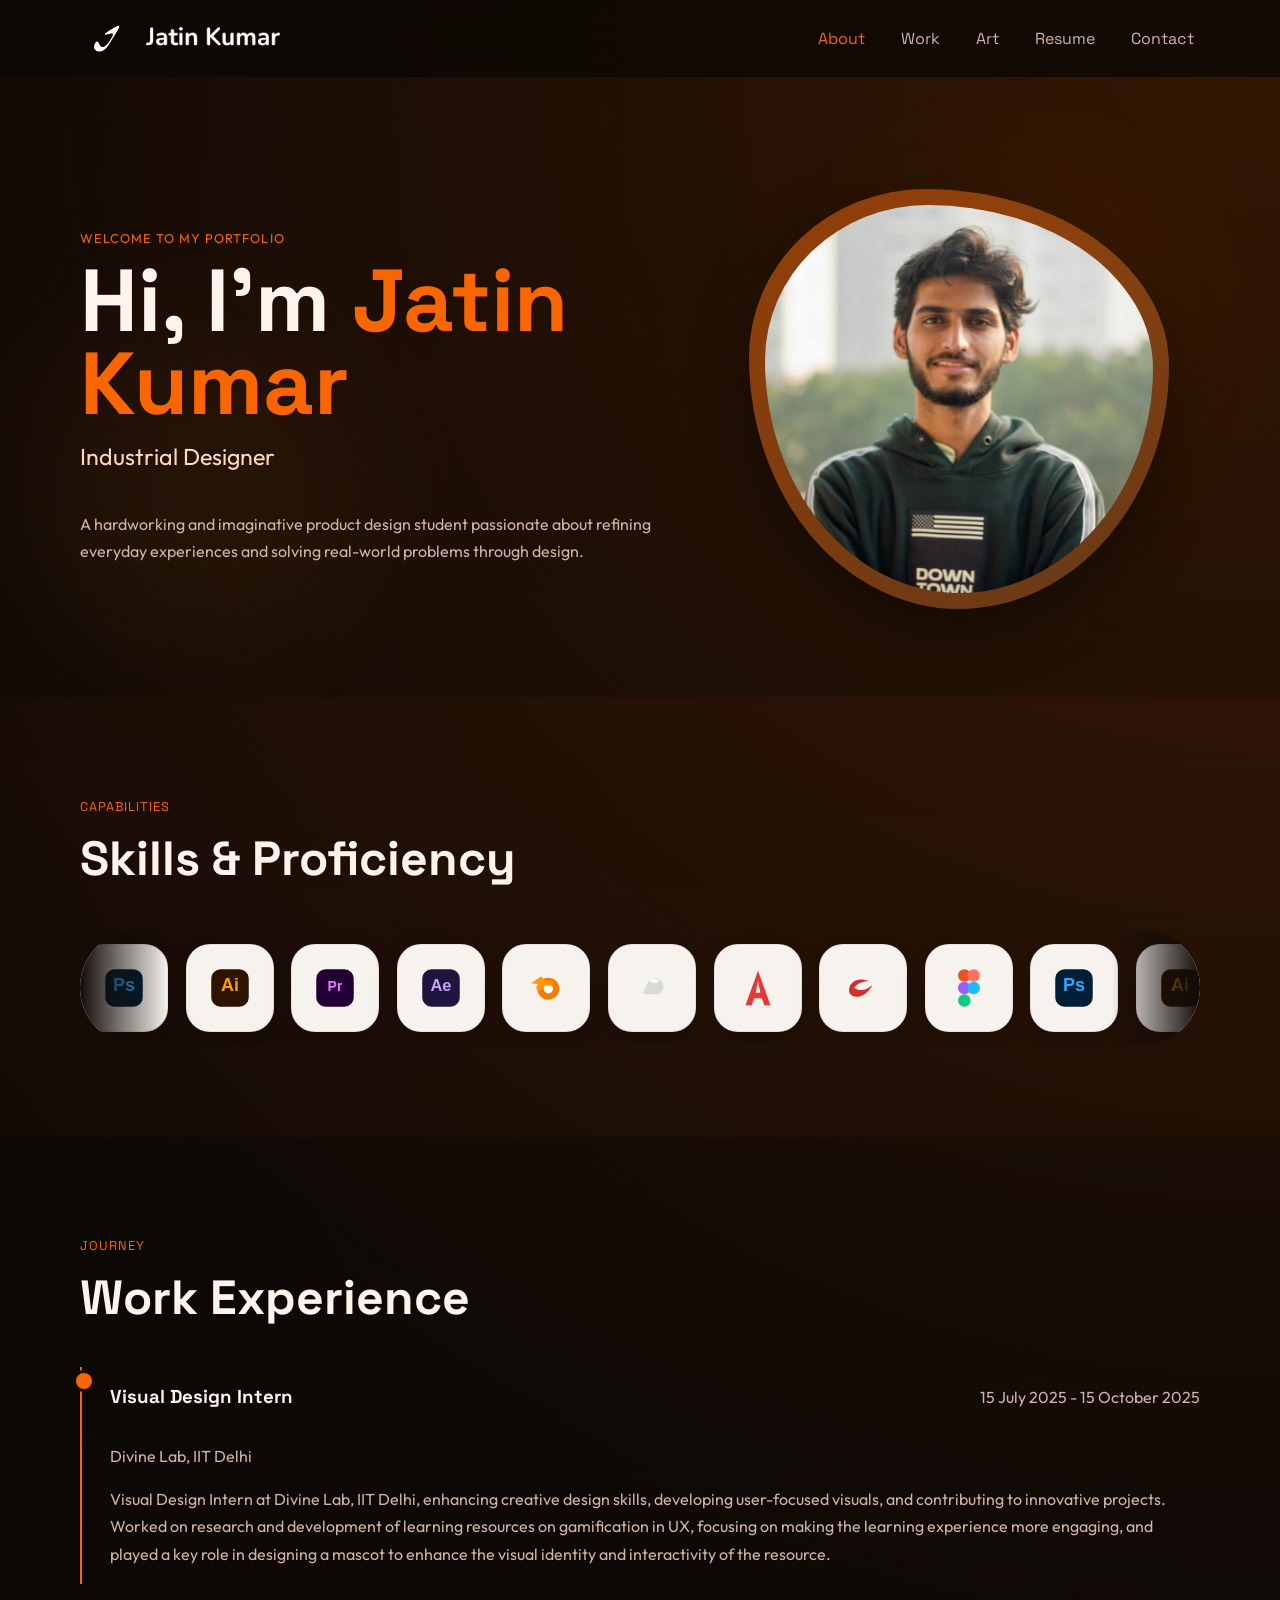
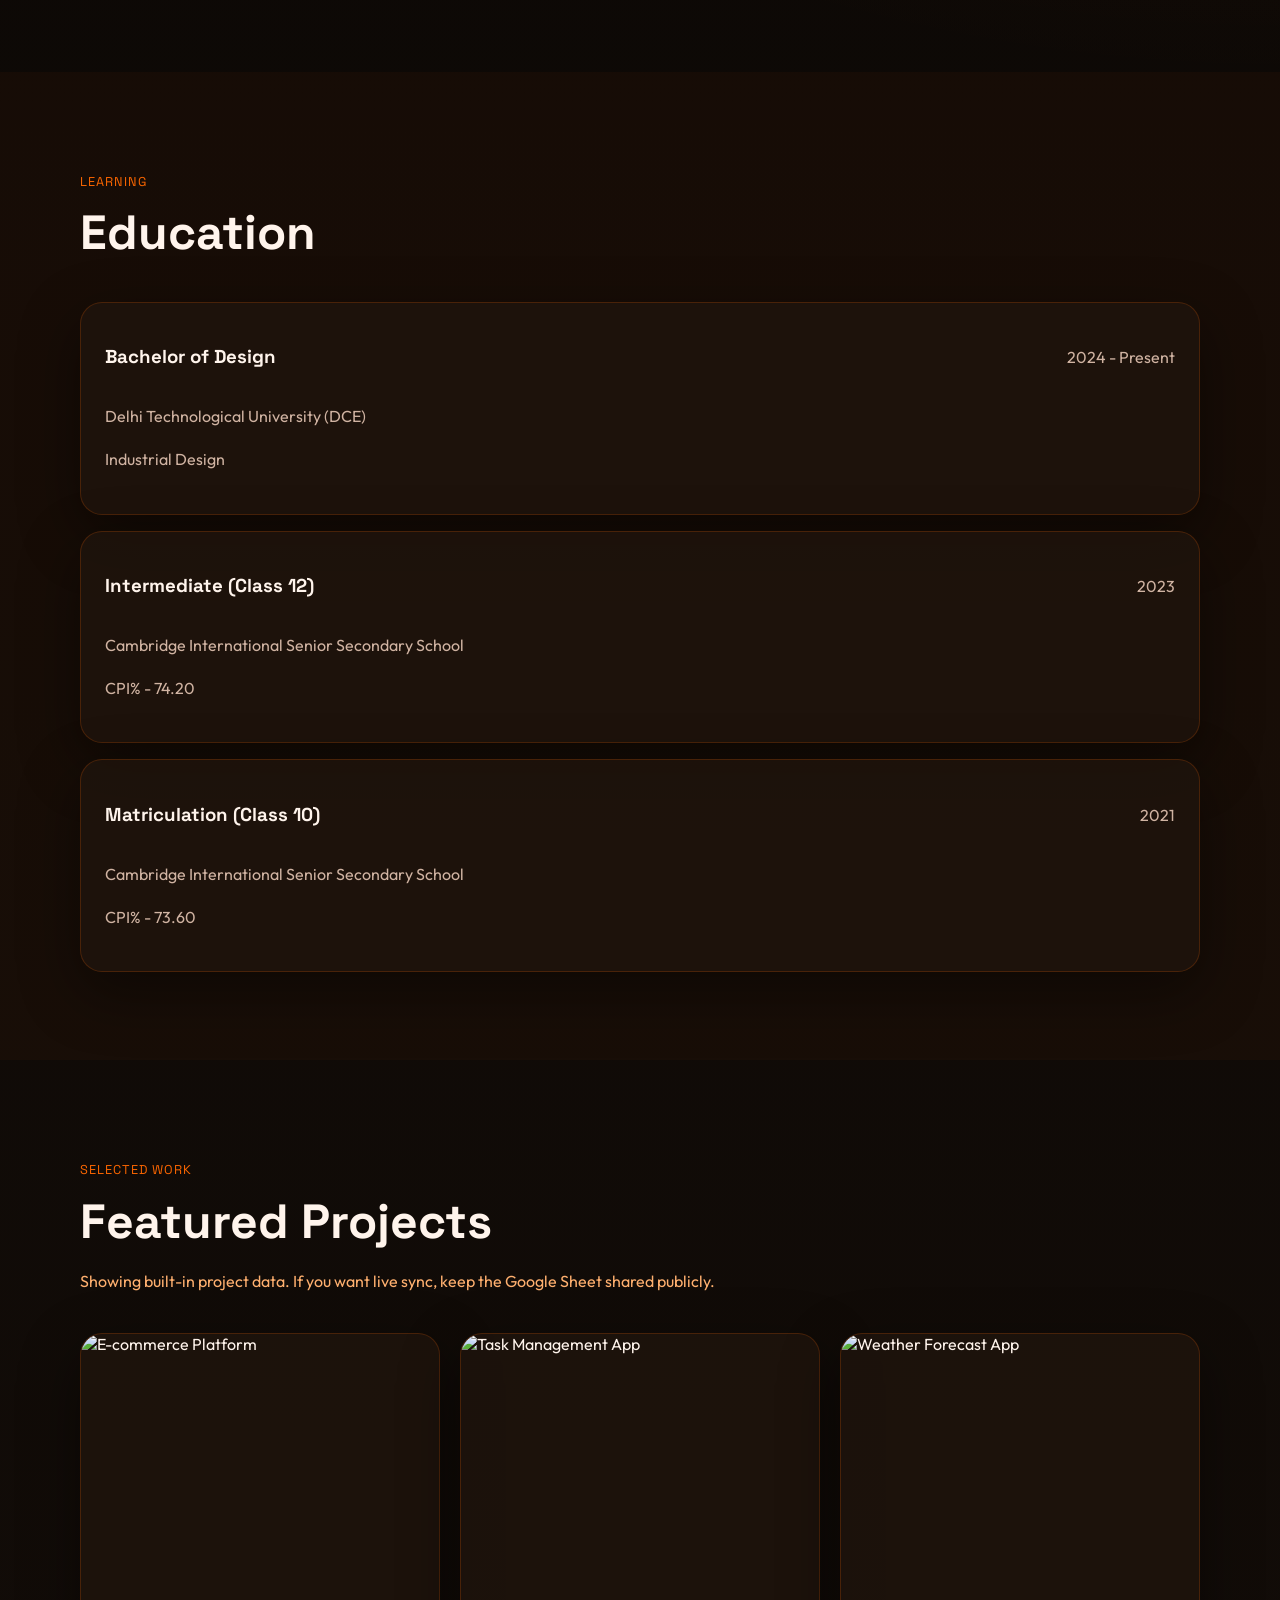
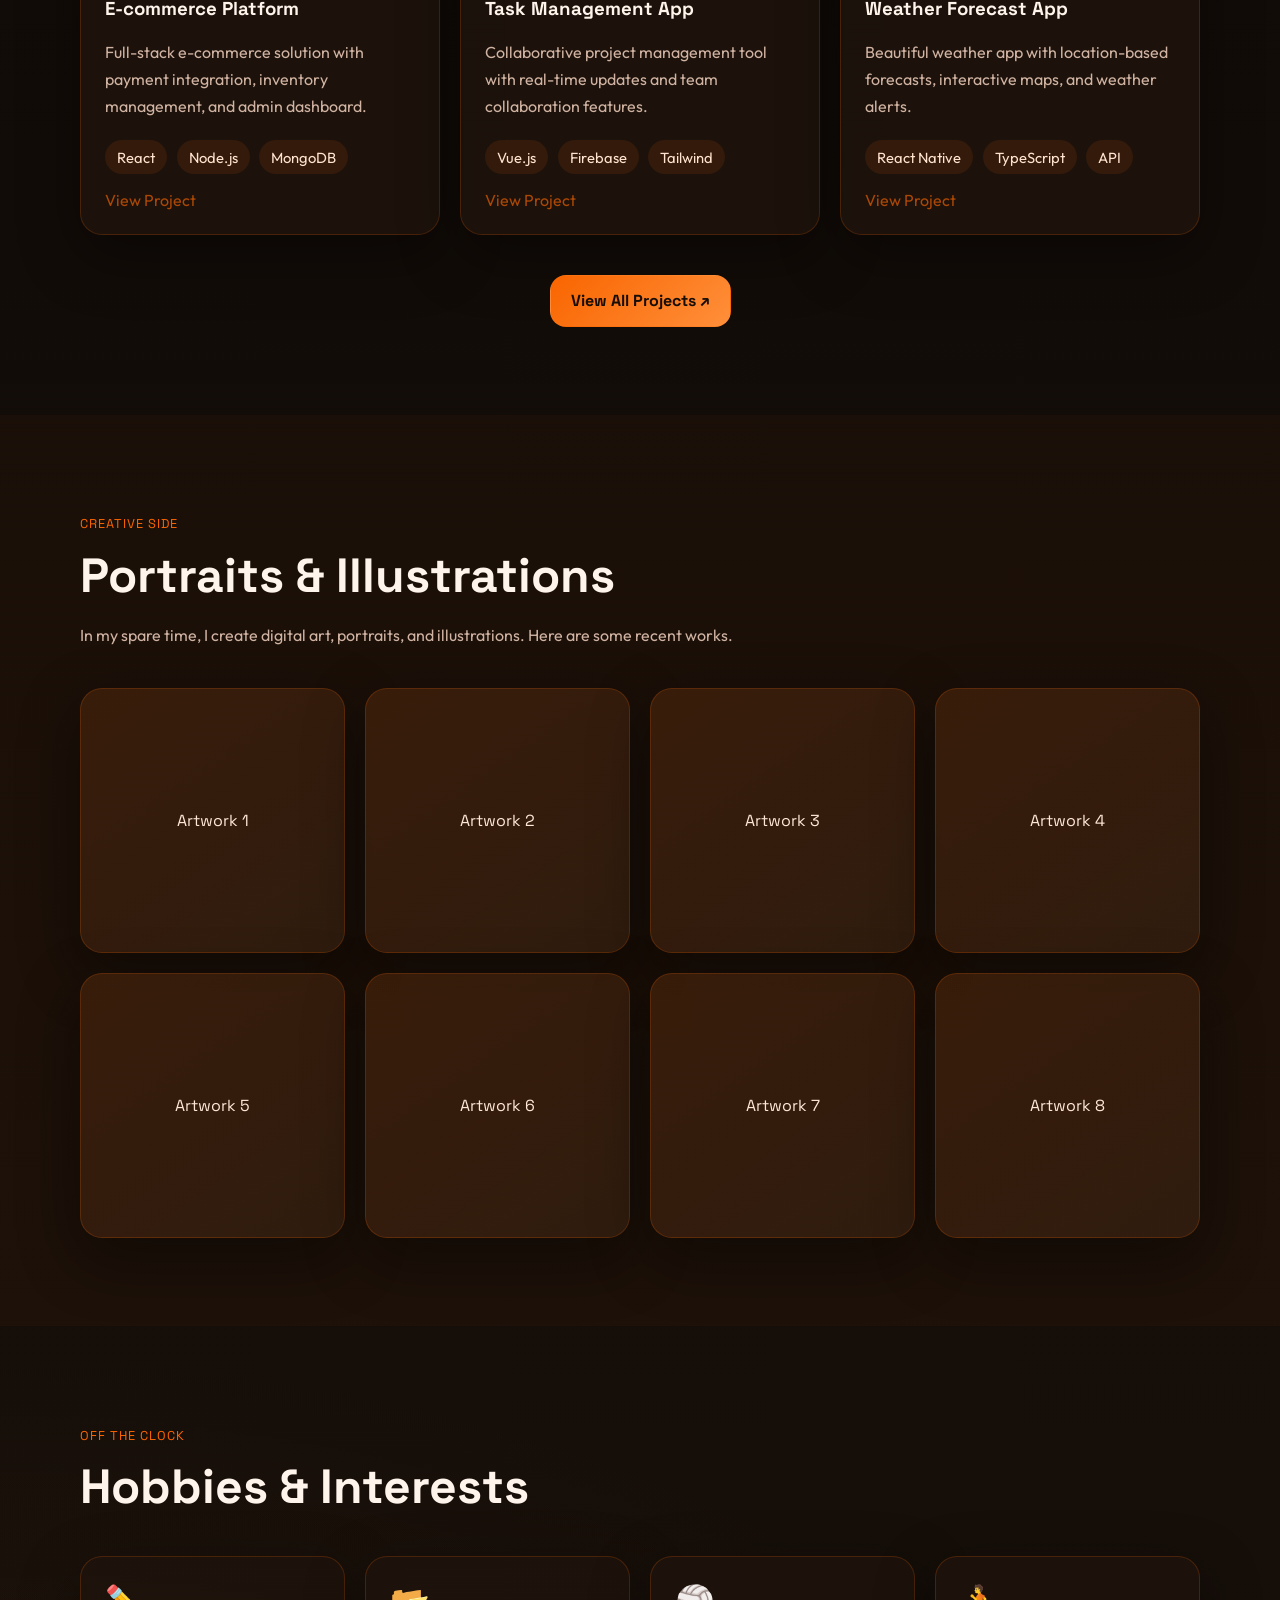
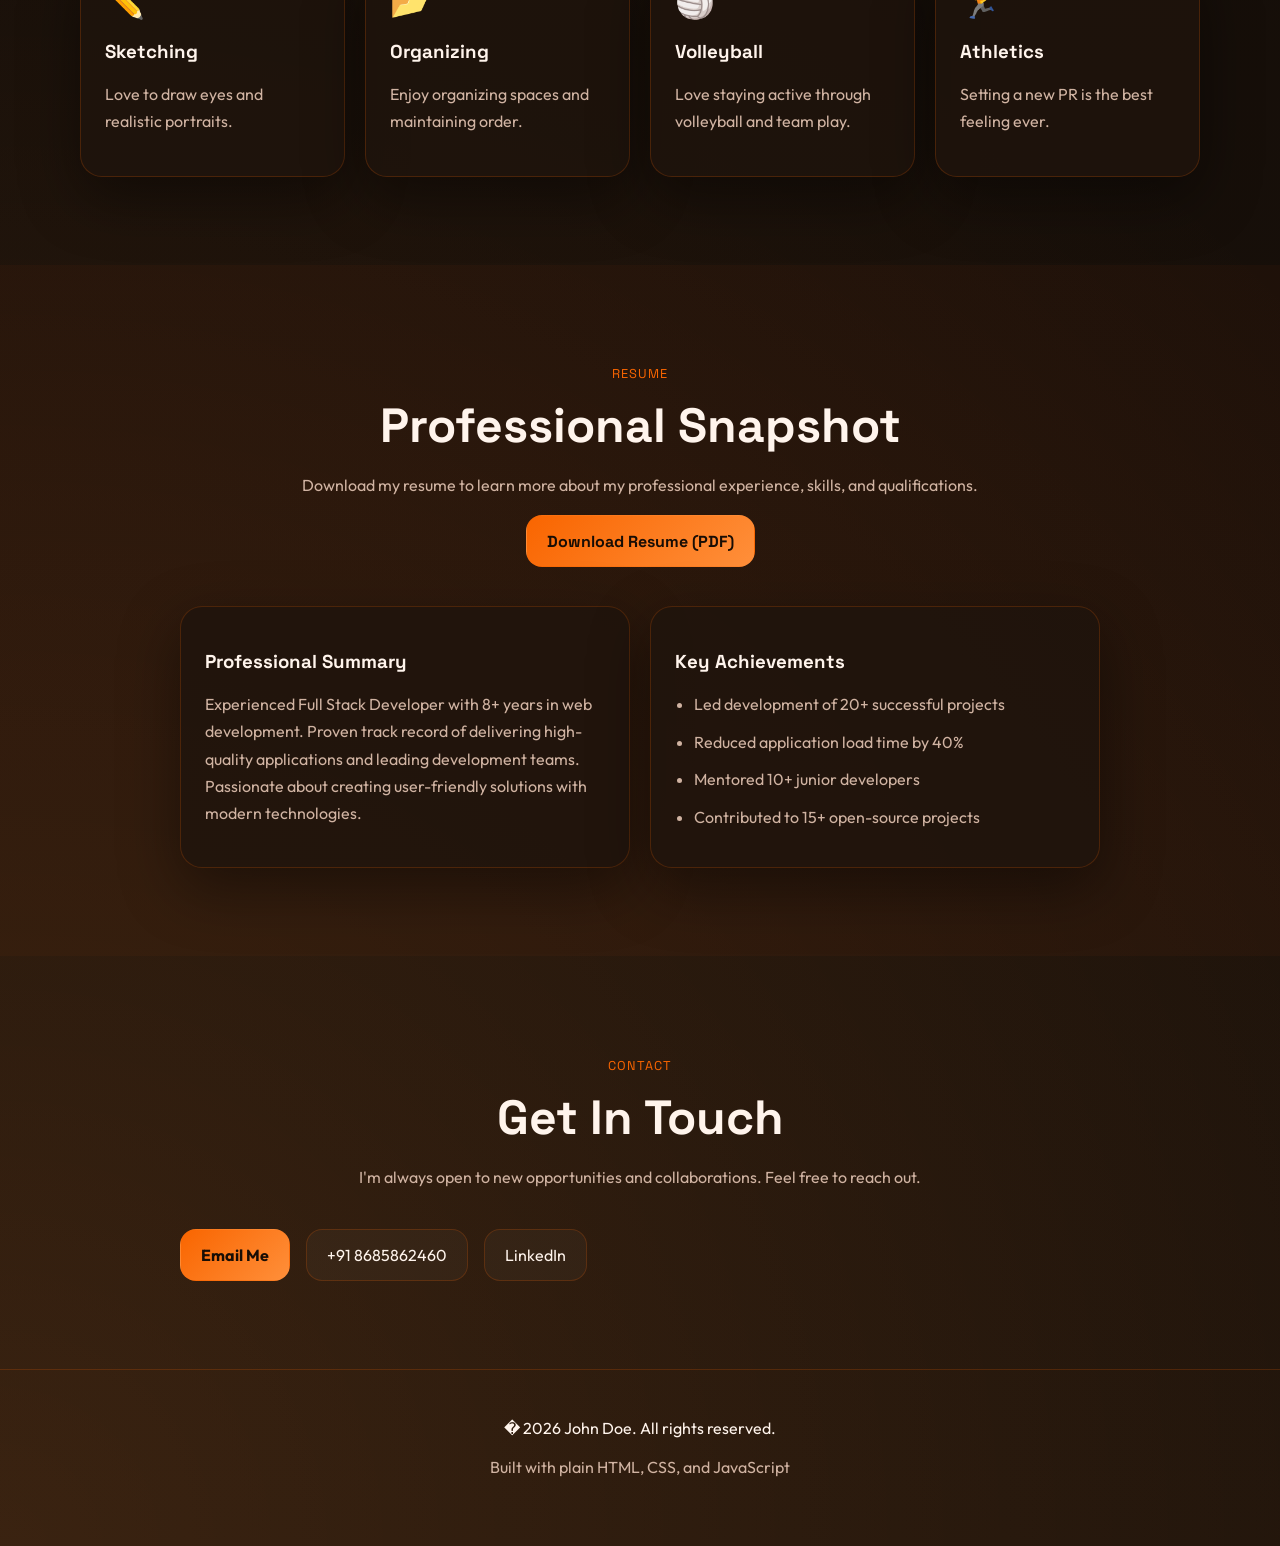
==== index.html @ ab4c2db8 "Upload Design Project 3 PDF via Git LFS" ====
<!DOCTYPE html>
<html lang="en">
<head>
  <meta charset="UTF-8">
  <meta name="viewport" content="width=device-width, initial-scale=1.0">
  <title>John Doe | Portfolio</title>
  <meta name="description" content="Portfolio website for John Doe, full stack developer and creative designer.">
  <link rel="preconnect" href="https://fonts.googleapis.com">
  <link rel="preconnect" href="https://fonts.gstatic.com" crossorigin>
  <link href="https://fonts.googleapis.com/css2?family=Outfit:wght@300;400;500;600;700&family=Space+Grotesk:wght@500;700&display=swap" rel="stylesheet">
  <link rel="stylesheet" href="styles.css">
</head>
<body>
  <div class="site-shell">
    <header class="topbar" id="topbar">
      <div class="container topbar-inner">
                <button class="brand" type="button" data-scroll-target="about" aria-label="Go to about section">
          <img class="brand-logo" src="./logo.png" alt="Jatin Kumar logo">
          <img class="brand-wordmark" id="brand-text" src="./logo font.png" alt="Jatin Kumar wordmark">
        </button>
        <nav class="nav desktop-nav" aria-label="Main navigation">
          <button class="nav-link active" type="button" data-scroll-target="about">About</button>
          <button class="nav-link" type="button" data-scroll-target="projects">Work</button>
          <button class="nav-link" type="button" data-scroll-target="portraits">Art</button>
          <button class="nav-link" type="button" data-scroll-target="resume">Resume</button>
          <button class="nav-link" type="button" data-scroll-target="contact">Contact</button>
        </nav>
        <button class="menu-toggle" id="menu-toggle" type="button" aria-expanded="false" aria-controls="mobile-nav" aria-label="Open menu">
          <span></span>
          <span></span>
          <span></span>
        </button>
      </div>
      <nav class="mobile-nav" id="mobile-nav" aria-label="Mobile navigation">
        <button class="mobile-nav-link" type="button" data-scroll-target="about">About</button>
        <button class="mobile-nav-link" type="button" data-scroll-target="projects">Work</button>
        <button class="mobile-nav-link" type="button" data-scroll-target="portraits">Portraits &amp; Illustrations</button>
        <button class="mobile-nav-link" type="button" data-scroll-target="resume">Resume</button>
        <button class="mobile-nav-link" type="button" data-scroll-target="contact">Contact</button>
      </nav>
    </header>
    <main>
      <section class="hero section" id="about">
        <div class="orb orb-a"></div>
        <div class="orb orb-b"></div>
        <div class="container hero-grid">
          <div class="hero-copy reveal">
            <p class="eyebrow" id="hero-tagline">Welcome to my portfolio</p>
            <h1 class="hero-title">Hi, I'm <span id="hero-name">John Doe</span></h1>
            <p class="hero-subtitle" id="hero-title">Full Stack Developer &amp; Creative Designer</p>
            <div class="hero-bio" id="hero-bio"></div>
          </div>
          <div class="hero-visual reveal">
            <div class="portrait-frame">
              <img id="profile-image" src="" alt="Profile portrait">
            </div>
          </div>
        </div>
      </section>
      <section class="section section-muted" id="skills">
        <div class="container">
          <div class="section-heading reveal">
            <p class="section-kicker">Capabilities</p>
            <h2>Skills &amp; Proficiency</h2>
          </div>
          <div class="skills-shell" id="skills-grid"></div>
        </div>
      </section>
      <section class="section" id="experience">
        <div class="container">
          <div class="section-heading reveal">
            <p class="section-kicker">Journey</p>
            <h2>Work Experience</h2>
          </div>
          <div class="timeline" id="experience-list"></div>
        </div>
      </section>
      <section class="section section-muted" id="education">
        <div class="container">
          <div class="section-heading reveal">
            <p class="section-kicker">Learning</p>
            <h2>Education</h2>
          </div>
          <div class="stack-list" id="education-list"></div>
        </div>
      </section>
      <section class="section" id="projects">
        <div class="container">
          <div class="section-heading reveal">
            <p class="section-kicker">Selected Work</p>
            <h2>Featured Projects</h2>
            <p class="section-copy projects-status" id="projects-status">Loading latest projects from Google Sheets...</p>
          </div>
          <div class="project-grid" id="projects-grid"></div>
          <div style="text-align:center;margin-top:2.5rem;" class="reveal">
            <a class="button button-primary" href="projects-gallery.html" target="_blank" rel="noreferrer" id="view-all-projects">
              View All Projects ↗
            </a>
          </div>
        </div>
      </section>
      <section class="section section-muted" id="portraits">
        <div class="container">
          <div class="section-heading reveal">
            <p class="section-kicker">Creative Side</p>
            <h2>Portraits &amp; Illustrations</h2>
            <p class="section-copy">In my spare time, I create digital art, portraits, and illustrations. Here are some recent works.</p>
          </div>
          <div class="art-grid" id="art-grid"></div>
        </div>
      </section>
      <section class="section" id="hobbies">
        <div class="container">
          <div class="section-heading reveal">
            <p class="section-kicker">Off The Clock</p>
            <h2>Hobbies &amp; Interests</h2>
          </div>
          <div class="card-grid hobbies-grid" id="hobbies-grid"></div>
        </div>
      </section>
            <section class="section section-muted" id="resume">
        <div class="container container-narrow">
          <div class="section-heading centered reveal">
            <p class="section-kicker">Resume</p>
            <h2>Professional Snapshot</h2>
            <p class="section-copy">Download my resume to learn more about my professional experience, skills, and qualifications.</p>
            <a class="button button-primary" id="resume-link" href="#" target="_blank" rel="noreferrer">Download Resume (PDF)</a>
          </div>
          <div class="two-up">
            <article class="panel reveal">
              <h3>Professional Summary</h3>
              <p id="resume-summary"></p>
            </article>
            <article class="panel reveal">
              <h3>Key Achievements</h3>
              <ul class="achievement-list" id="achievement-list"></ul>
            </article>
          </div>
        </div>
      </section>
      <section class="section" id="contact">
        <div class="container container-narrow">
          <div class="section-heading centered reveal">
            <p class="section-kicker">Contact</p>
            <h2>Get In Touch</h2>
            <p class="section-copy">I'm always open to new opportunities and collaborations. Feel free to reach out.</p>
          </div>
          <div class="contact-actions reveal" id="contact-actions"></div>
        </div>
      </section>
    </main>
    <footer class="footer">
      <div class="container footer-inner">
        <p id="footer-copy"></p>
        <p class="footer-note" id="footer-note"></p>
      </div>
    </footer>
  </div>
  <script src="script.js"></script>
</body>
</html>
---- styles.css ----
:root {
  --bg: #120c08;
  --bg-soft: #1f140d;
  --panel: rgba(31, 20, 13, 0.82);
  --text: #fff4ec;
  --muted: #d0b3a2;
  --border: rgba(249, 101, 0, 0.2);
  --accent: #f96500;
  --accent-soft: #ff8f3a;
  --shadow: 0 20px 60px rgba(0, 0, 0, 0.42);
  --radius: 22px;
  --container: 1120px;
}
* { box-sizing: border-box; }
html { scroll-behavior: smooth; }
body {
  margin: 0;
  font-family: "Outfit", sans-serif;
  color: var(--text);
  background:
    radial-gradient(circle at top right, rgba(249, 101, 0, 0.18), transparent 26%),
    radial-gradient(circle at bottom left, rgba(255, 143, 58, 0.14), transparent 28%),
    linear-gradient(180deg, #090604 0%, #120c08 54%, #1a110a 100%);
}
img { display: block; max-width: 100%; }
a { color: inherit; text-decoration: none; }
button { font: inherit; }
.container { width: min(calc(100% - 2rem), var(--container)); margin: 0 auto; }
.container-narrow { width: min(calc(100% - 2rem), 920px); }
.topbar {
  position: sticky; top: 0; z-index: 30; backdrop-filter: blur(16px);
  background: rgba(12, 8, 5, 0.8); border-bottom: 1px solid transparent;
  transition: background 0.25s ease, border-color 0.25s ease, box-shadow 0.25s ease;
}
.topbar.scrolled { background: rgba(12, 8, 5, 0.94); border-color: var(--border); box-shadow: 0 10px 40px rgba(0, 0, 0, 0.32); }
.topbar-inner { display: flex; align-items: center; justify-content: space-between; gap: 1rem; min-height: 76px; }
.brand {
  display: inline-flex; align-items: center; gap: 0.85rem; border: 0; background: transparent;
  color: var(--text); cursor: pointer; padding: 0;
}
.brand-logo {
  width: 52px;
  height: 52px;
  object-fit: contain;
  display: block;
}
.brand-wordmark {
  height: 28px;
  width: auto;
  object-fit: contain;
  display: block;
}
.brand-text, .nav-link, .mobile-nav-link, .button, .section-kicker { font-family: "Space Grotesk", sans-serif; }
.desktop-nav { display: flex; align-items: center; gap: 1.5rem; }
.nav-link, .mobile-nav-link {
  border: 0; background: transparent; color: var(--muted); cursor: pointer;
  transition: color 0.2s ease, transform 0.2s ease;
}
.nav-link:hover, .mobile-nav-link:hover, .nav-link.active { color: var(--accent); }
.nav-link:hover { transform: translateY(-1px); }
.menu-toggle {
  display: none; flex-direction: column; justify-content: center; gap: 5px; width: 44px; height: 44px;
  border: 1px solid var(--border); border-radius: 14px; background: rgba(249, 101, 0, 0.06); cursor: pointer;
}
.menu-toggle span { width: 18px; height: 2px; margin-inline: auto; border-radius: 999px; background: var(--text); transition: transform 0.2s ease, opacity 0.2s ease; }
.menu-toggle.open span:nth-child(1) { transform: translateY(7px) rotate(45deg); }
.menu-toggle.open span:nth-child(2) { opacity: 0; }
.menu-toggle.open span:nth-child(3) { transform: translateY(-7px) rotate(-45deg); }
.mobile-nav {
  display: none; width: min(calc(100% - 2rem), var(--container)); margin: 0 auto 1rem; padding: 0.75rem;
  border: 1px solid var(--border); border-radius: 18px; background: rgba(27, 17, 10, 0.96); box-shadow: var(--shadow);
}
.mobile-nav.open { display: grid; gap: 0.25rem; }
.mobile-nav-link { text-align: left; padding: 0.85rem 0.9rem; border-radius: 12px; }
.mobile-nav-link:hover { background: rgba(249, 101, 0, 0.08); }
.section { position: relative; padding: 5.5rem 0; }
.section-muted { background: rgba(249, 101, 0, 0.035); }
.hero { overflow: hidden; padding-top: 7rem; }
.hero-grid { display: grid; grid-template-columns: 1.1fr 0.9fr; gap: 3rem; align-items: center; }
.eyebrow, .section-kicker { letter-spacing: 0.08em; text-transform: uppercase; color: var(--accent); font-size: 0.8rem; }
.hero-title, .section-heading h2, .panel h3, .timeline-card h3, .project-card h3, .skill-card h3, .education-card h3, .hobby-card h3 { font-family: "Space Grotesk", sans-serif; }
.hero-title { margin: 0 0 1rem; font-size: clamp(2.8rem, 7vw, 5.5rem); line-height: 0.95; }
.hero-title span { color: var(--accent); }
.hero-subtitle { margin: 0 0 1.5rem; color: #ffd9bf; font-size: clamp(1.1rem, 2vw, 1.45rem); }
.hero-bio p, .section-copy, .timeline-card p, .education-card p, .project-card p, .hobby-card p, .panel p, .achievement-list, .footer-note { color: var(--muted); line-height: 1.7; }
.hero-bio { display: grid; gap: 1rem; max-width: 58ch; }
.social-links, .contact-actions { display: flex; flex-wrap: wrap; gap: 1rem; margin-top: 2rem; }
.social-link, .contact-link, .button {
  display: inline-flex; align-items: center; justify-content: center; gap: 0.65rem; min-height: 52px; padding: 0.9rem 1.25rem;
  border-radius: 16px; border: 1px solid var(--border); background: rgba(255, 255, 255, 0.03);
  transition: transform 0.2s ease, border-color 0.2s ease, background 0.2s ease, box-shadow 0.2s ease;
}
.social-link:hover, .contact-link:hover, .button:hover { transform: translateY(-2px); border-color: rgba(249, 101, 0, 0.55); box-shadow: 0 14px 30px rgba(249, 101, 0, 0.14); }
.button-primary, .contact-link.primary { background: linear-gradient(135deg, var(--accent), var(--accent-soft)); border-color: transparent; color: #180d05; font-weight: 700; }
.hero-visual { display: flex; justify-content: center; }
.portrait-frame {
  position: relative; width: min(420px, 100%); aspect-ratio: 1 / 1; padding: 1rem;
  border-radius: 42% 58% 50% 50% / 40% 42% 58% 60%;
  background: linear-gradient(135deg, rgba(249, 101, 0, 0.5), rgba(255, 143, 58, 0.26)), rgba(255, 255, 255, 0.04);
  box-shadow: var(--shadow);
}
.portrait-frame img { width: 100%; height: 100%; object-fit: cover; object-position: center 32%; border-radius: inherit; }
.orb { position: absolute; border-radius: 50%; filter: blur(70px); opacity: 0.45; pointer-events: none; }
.orb-a { top: 6rem; right: 8%; width: 280px; height: 280px; background: rgba(249, 101, 0, 0.2); }
.orb-b { bottom: 2rem; left: 2%; width: 340px; height: 340px; background: rgba(255, 143, 58, 0.14); }
.section-heading { margin-bottom: 2.4rem; }
.section-heading.centered { text-align: center; }
.section-heading h2 { margin: 0.45rem 0 0.75rem; font-size: clamp(2rem, 4vw, 3rem); }
.card-grid, .project-grid, .art-grid, .two-up { display: grid; gap: 1.25rem; }
.card-grid { grid-template-columns: repeat(3, minmax(0, 1fr)); }
.project-grid { grid-template-columns: repeat(3, minmax(0, 1fr)); }
.art-grid { grid-template-columns: repeat(4, minmax(0, 1fr)); }
.two-up { grid-template-columns: repeat(2, minmax(0, 1fr)); margin-top: 2rem; }
.skill-card, .education-card, .project-card, .panel, .hobby-card, .art-card { border: 1px solid var(--border); border-radius: var(--radius); background: var(--panel); box-shadow: var(--shadow); }
.skill-card, .education-card, .panel, .hobby-card { padding: 1.5rem; }
.tag-list { display: flex; flex-wrap: wrap; gap: 0.6rem; margin-top: 1.25rem; }
.tag { display: inline-flex; padding: 0.45rem 0.75rem; border-radius: 999px; background: rgba(249, 101, 0, 0.1); color: #ffe3cf; font-size: 0.92rem; }
.timeline { display: grid; gap: 1.25rem; }
.timeline-card { position: relative; padding: 0 0 0 1.75rem; border-left: 2px solid rgba(255, 255, 255, 0.12); }
.timeline-card.highlight { border-left-color: var(--accent); }
.timeline-card::before {
  content: ""; position: absolute; left: -0.56rem; top: 0.2rem; width: 1rem; height: 1rem;
  border-radius: 50%; background: #734126; border: 3px solid var(--bg);
}
.timeline-card.highlight::before { background: var(--accent); }
.meta-row { display: flex; align-items: baseline; justify-content: space-between; gap: 1rem; }
.meta-row .period, .company { color: var(--muted); }
.stack-list { display: grid; gap: 1rem; }
.project-card { overflow: hidden; }
.project-card img { width: 100%; height: 220px; object-fit: cover; }
.project-body { padding: 1.5rem; }
.project-link { display: inline-flex; margin-top: 1rem; color: var(--accent); }
.art-card {
  aspect-ratio: 1 / 1; display: grid; place-items: center; padding: 1rem; font-family: "Space Grotesk", sans-serif;
  color: #ffe7d7; background: linear-gradient(145deg, rgba(249, 101, 0, 0.12), rgba(255, 143, 58, 0.08)), var(--panel);
}
.hobbies-grid { grid-template-columns: repeat(4, minmax(0, 1fr)); }
.hobby-icon { font-size: 2rem; margin-bottom: 1rem; }
.achievement-list { padding-left: 1.2rem; margin: 0; }
.achievement-list li + li { margin-top: 0.65rem; }
.footer { padding: 2rem 0 3rem; border-top: 1px solid var(--border); }
.footer-inner { text-align: center; }
.reveal { opacity: 0; transform: translateY(28px); transition: opacity 0.7s ease, transform 0.7s ease; }
.reveal.visible { opacity: 1; transform: translateY(0); }
@media (max-width: 960px) {
  .hero-grid, .card-grid, .project-grid, .art-grid, .two-up, .hobbies-grid { grid-template-columns: repeat(2, minmax(0, 1fr)); }
  .hero-grid { align-items: start; }
}
@media (max-width: 760px) {
  .desktop-nav { display: none; }
  .menu-toggle { display: inline-flex; }
  .hero { padding-top: 5rem; }
  .hero-grid, .card-grid, .project-grid, .art-grid, .two-up, .hobbies-grid { grid-template-columns: 1fr; }
  .meta-row { flex-direction: column; align-items: flex-start; }
  .social-links, .contact-actions { flex-direction: column; align-items: stretch; }
}

.projects-status {
  min-height: 1.7em;
}

.projects-status[data-state="success"] {
  color: var(--accent);
}

.projects-status[data-state="warning"] {
  color: #ffb06f;
}

.projects-status[data-state="loading"] {
  color: #ff9240;
}

.project-link.disabled {
  opacity: 0.65;
  cursor: default;
}

.tools-wrap {
  display: flex;
  justify-content: center;
}

.tools-card {
  width: min(100%, 760px);
  padding: 2rem 2.25rem;
  border-radius: 28px;
  border: 1px solid rgba(255, 255, 255, 0.08);
  background: linear-gradient(180deg, rgba(255, 248, 242, 0.96), rgba(248, 234, 224, 0.94));
  color: #22110a;
  box-shadow: 0 24px 60px rgba(0, 0, 0, 0.24);
}

.tools-card h3 {
  margin: 0 0 1.5rem;
  font-size: 1.45rem;
  font-family: "Space Grotesk", sans-serif;
}

.tools-list {
  display: grid;
  gap: 1rem;
}

.tool-row {
  display: grid;
  grid-template-columns: minmax(0, 1fr) auto;
  align-items: center;
  gap: 1.5rem;
}

.tool-name {
  font-family: "Space Grotesk", sans-serif;
  font-size: 1.05rem;
  letter-spacing: 0.05em;
}

.tool-dots {
  display: inline-flex;
  gap: 0.7rem;
}

.tool-dot {
  width: 18px;
  height: 18px;
  border-radius: 50%;
  border: 2px solid #1d0c05;
  background: transparent;
}

.tool-dot.filled {
  background: #1d0c05;
}

@media (max-width: 760px) {
  .tools-card {
    padding: 1.5rem;
  }

  .tool-row {
    gap: 1rem;
  }

  .tool-name {
    font-size: 0.92rem;
    letter-spacing: 0.03em;
  }

  .tool-dots {
    gap: 0.45rem;
  }

  .tool-dot {
    width: 14px;
    height: 14px;
  }
}

.tools-card {
  border: 1px solid rgba(249, 101, 0, 0.12);
  background: rgba(255, 255, 255, 0.02);
  backdrop-filter: blur(8px);
}

.tool-info {
  display: inline-flex;
  align-items: center;
  gap: 0.85rem;
}

.tool-icon {
  display: inline-flex;
  align-items: center;
  justify-content: center;
  width: 34px;
  height: 34px;
  border-radius: 10px;
  font-family: "Space Grotesk", sans-serif;
  font-size: 0.82rem;
  font-weight: 700;
  letter-spacing: 0.02em;
  border: 1px solid rgba(255, 255, 255, 0.12);
  box-shadow: inset 0 1px 0 rgba(255, 255, 255, 0.08);
}

.tool-icon.photoshop {
  background: #001d35;
  color: #31a8ff;
}

.tool-icon.illustrator {
  background: #2c1400;
  color: #ff9a00;
}

.tool-icon.indesign {
  background: #3b001f;
  color: #ff5fa2;
}

.tool-icon.aftereffects {
  background: #1d1238;
  color: #c7a4ff;
}

.tool-icon.procreate {
  background: linear-gradient(135deg, #1d2b64, #f97316);
  color: #ffffff;
}

.tool-icon.figma {
  background: #1b1b1b;
  color: #ffffff;
}

@media (max-width: 760px) {
  .tool-info {
    gap: 0.65rem;
  }

  .tool-icon {
    width: 28px;
    height: 28px;
    border-radius: 8px;
    font-size: 0.72rem;
  }
}


.tools-card h3,
.tool-name {
  color: var(--text);
}

.timeline-card::before {
  background: #fff4ec;
}

.timeline-card.highlight::before {
  background: var(--accent);
}

.skills-panel {
  position: relative;
  overflow: hidden;
  padding: 1.2rem;
  border-radius: 30px;
  background: linear-gradient(180deg, rgba(252, 248, 244, 0.98), rgba(245, 237, 230, 0.94));
  border: 1px solid rgba(255, 255, 255, 0.24);
  box-shadow: 0 24px 48px rgba(0, 0, 0, 0.22);
}

.skills-marquee {
  position: relative;
  overflow: hidden;
  border-radius: 24px;
}

.skills-marquee::before,
.skills-marquee::after {
  content: "";
  position: absolute;
  top: 0;
  bottom: 0;
  width: 96px;
  z-index: 2;
  pointer-events: none;
}

.skills-marquee::before {
  left: 0;
  background: linear-gradient(90deg, rgba(249, 243, 237, 1), rgba(249, 243, 237, 0));
}

.skills-marquee::after {
  right: 0;
  background: linear-gradient(270deg, rgba(249, 243, 237, 1), rgba(249, 243, 237, 0));
}

.skills-track {
  display: flex;
  align-items: center;
  gap: 1rem;
  width: max-content;
  animation: skill-marquee 34s linear infinite;
}

.skills-marquee:hover .skills-track {
  animation-play-state: paused;
}

.skill-chip {
  position: relative;
  flex: 0 0 auto;
  display: inline-flex;
  align-items: center;
  justify-content: center;
  width: 92px;
  height: 92px;
  border-radius: 24px;
  background: #fffdfb;
  border: 1px solid rgba(42, 31, 23, 0.08);
  box-shadow: 0 14px 30px rgba(42, 31, 23, 0.08);
}

.skill-chip::after {
  content: attr(data-tooltip);
  position: absolute;
  left: 50%;
  bottom: calc(100% + 12px);
  transform: translateX(-50%) translateY(6px);
  padding: 0.45rem 0.7rem;
  border-radius: 999px;
  background: rgba(18, 12, 8, 0.94);
  color: #fff7f0;
  font-size: 0.78rem;
  font-family: "Space Grotesk", sans-serif;
  letter-spacing: 0.03em;
  white-space: nowrap;
  opacity: 0;
  pointer-events: none;
  transition: opacity 0.2s ease, transform 0.2s ease;
}

.skill-chip:hover::after {
  opacity: 1;
  transform: translateX(-50%) translateY(0);
}

.skill-icon-wrap {
  width: 52px;
  height: 52px;
}

.skill-icon-wrap svg {
  width: 100%;
  height: 100%;
  display: block;
}

@keyframes skill-marquee {
  from {
    transform: translateX(0);
  }

  to {
    transform: translateX(calc(-50% - 0.5rem));
  }
}

@media (max-width: 760px) {
  .skills-panel {
    padding: 0.9rem;
    border-radius: 24px;
  }

  .skills-marquee::before,
  .skills-marquee::after {
    width: 44px;
  }

  .skills-track {
    gap: 0.75rem;
    animation-duration: 28s;
  }

  .skill-chip {
    width: 72px;
    height: 72px;
    border-radius: 18px;
  }

  .skill-icon-wrap {
    width: 40px;
    height: 40px;
  }
}
.skills-shell {
  width: 100%;
}

.skills-panel {
  position: relative;
  overflow: visible;
  padding: 0.2rem 0;
  border-radius: 0;
  background: transparent;
  border: 0;
  box-shadow: none;
}

.skills-marquee {
  position: relative;
  overflow: hidden;
  padding: 0.85rem 0;
  border-radius: 999px;
}

.skills-marquee::before,
.skills-marquee::after {
  content: "";
  position: absolute;
  top: 0;
  bottom: 0;
  width: 88px;
  z-index: 2;
  pointer-events: none;
}

.skills-marquee::before {
  left: 0;
  background: linear-gradient(90deg, rgba(18, 12, 8, 1), rgba(18, 12, 8, 0));
}

.skills-marquee::after {
  right: 0;
  background: linear-gradient(270deg, rgba(18, 12, 8, 1), rgba(18, 12, 8, 0));
}

.skills-track {
  display: flex;
  align-items: center;
  gap: 1.1rem;
  width: max-content;
  animation: skill-marquee 36s linear infinite;
  will-change: transform;
}

.skills-marquee:hover .skills-track {
  animation-play-state: paused;
}

.skill-chip {
  position: relative;
  flex: 0 0 auto;
  display: inline-flex;
  align-items: center;
  justify-content: center;
  width: 88px;
  height: 88px;
  border-radius: 24px;
  background: rgba(255, 252, 248, 0.96);
  border: 1px solid rgba(42, 31, 23, 0.08);
  box-shadow: 0 10px 24px rgba(0, 0, 0, 0.14);
  transition: transform 0.25s ease, box-shadow 0.25s ease;
}

.skill-chip:hover {
  transform: translateY(-2px);
  box-shadow: 0 14px 30px rgba(0, 0, 0, 0.18);
}

.skill-chip::after {
  content: attr(data-tooltip);
  position: absolute;
  left: 50%;
  bottom: calc(100% + 12px);
  transform: translateX(-50%) translateY(6px);
  padding: 0.45rem 0.7rem;
  border-radius: 999px;
  background: rgba(18, 12, 8, 0.94);
  color: #fff7f0;
  font-size: 0.76rem;
  font-family: "Space Grotesk", sans-serif;
  letter-spacing: 0.03em;
  white-space: nowrap;
  opacity: 0;
  pointer-events: none;
  transition: opacity 0.2s ease, transform 0.2s ease;
}

.skill-chip:hover::after {
  opacity: 1;
  transform: translateX(-50%) translateY(0);
}

.skill-icon-wrap {
  width: 50px;
  height: 50px;
}

.skill-icon-wrap svg {
  width: 100%;
  height: 100%;
  display: block;
}

@keyframes skill-marquee {
  from {
    transform: translateX(0);
  }

  to {
    transform: translateX(calc(-50% - 0.55rem));
  }
}

@media (max-width: 760px) {
  .skills-marquee {
    padding: 0.65rem 0;
  }

  .skills-marquee::before,
  .skills-marquee::after {
    width: 40px;
  }

  .skills-track {
    gap: 0.75rem;
    animation-duration: 30s;
  }

  .skill-chip {
    width: 68px;
    height: 68px;
    border-radius: 18px;
  }

  .skill-icon-wrap {
    width: 38px;
    height: 38px;
  }
}

.skill-icon-image {
  width: 100%;
  height: 100%;
  object-fit: contain;
  display: block;
}
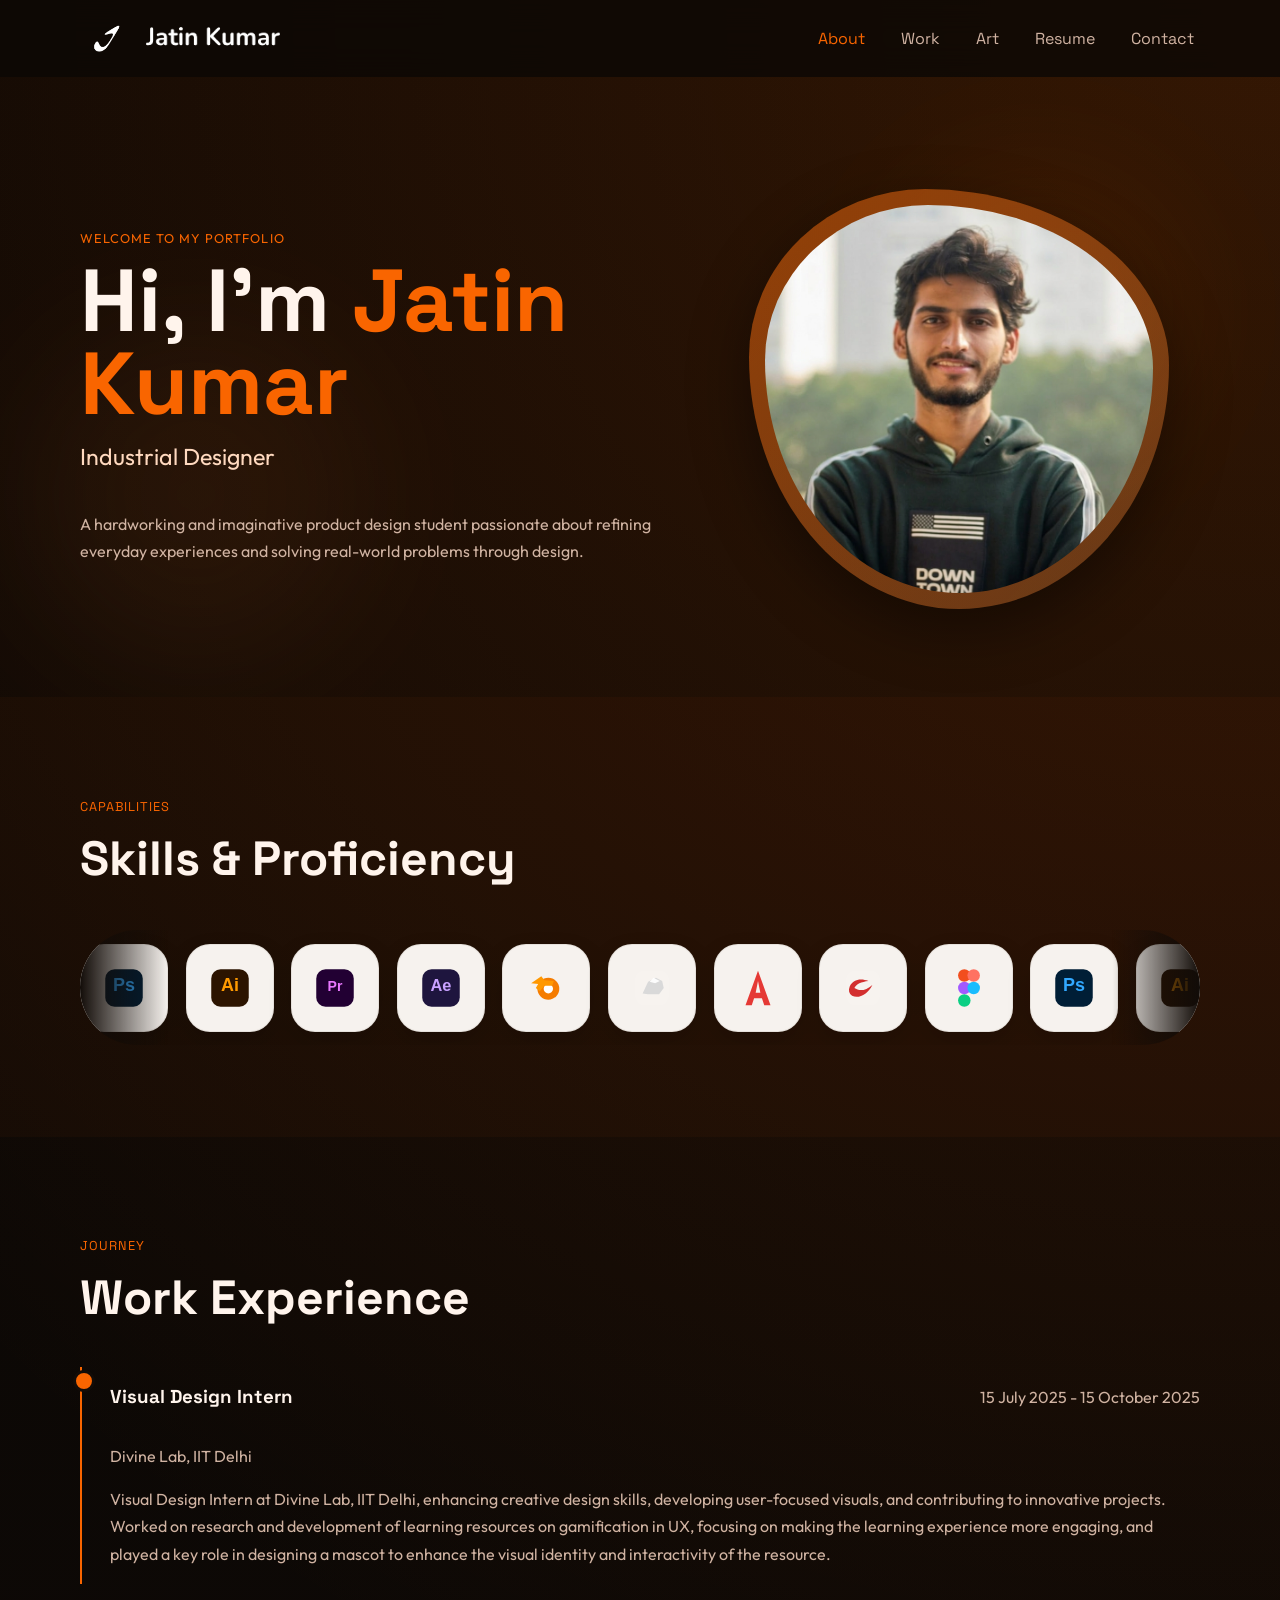
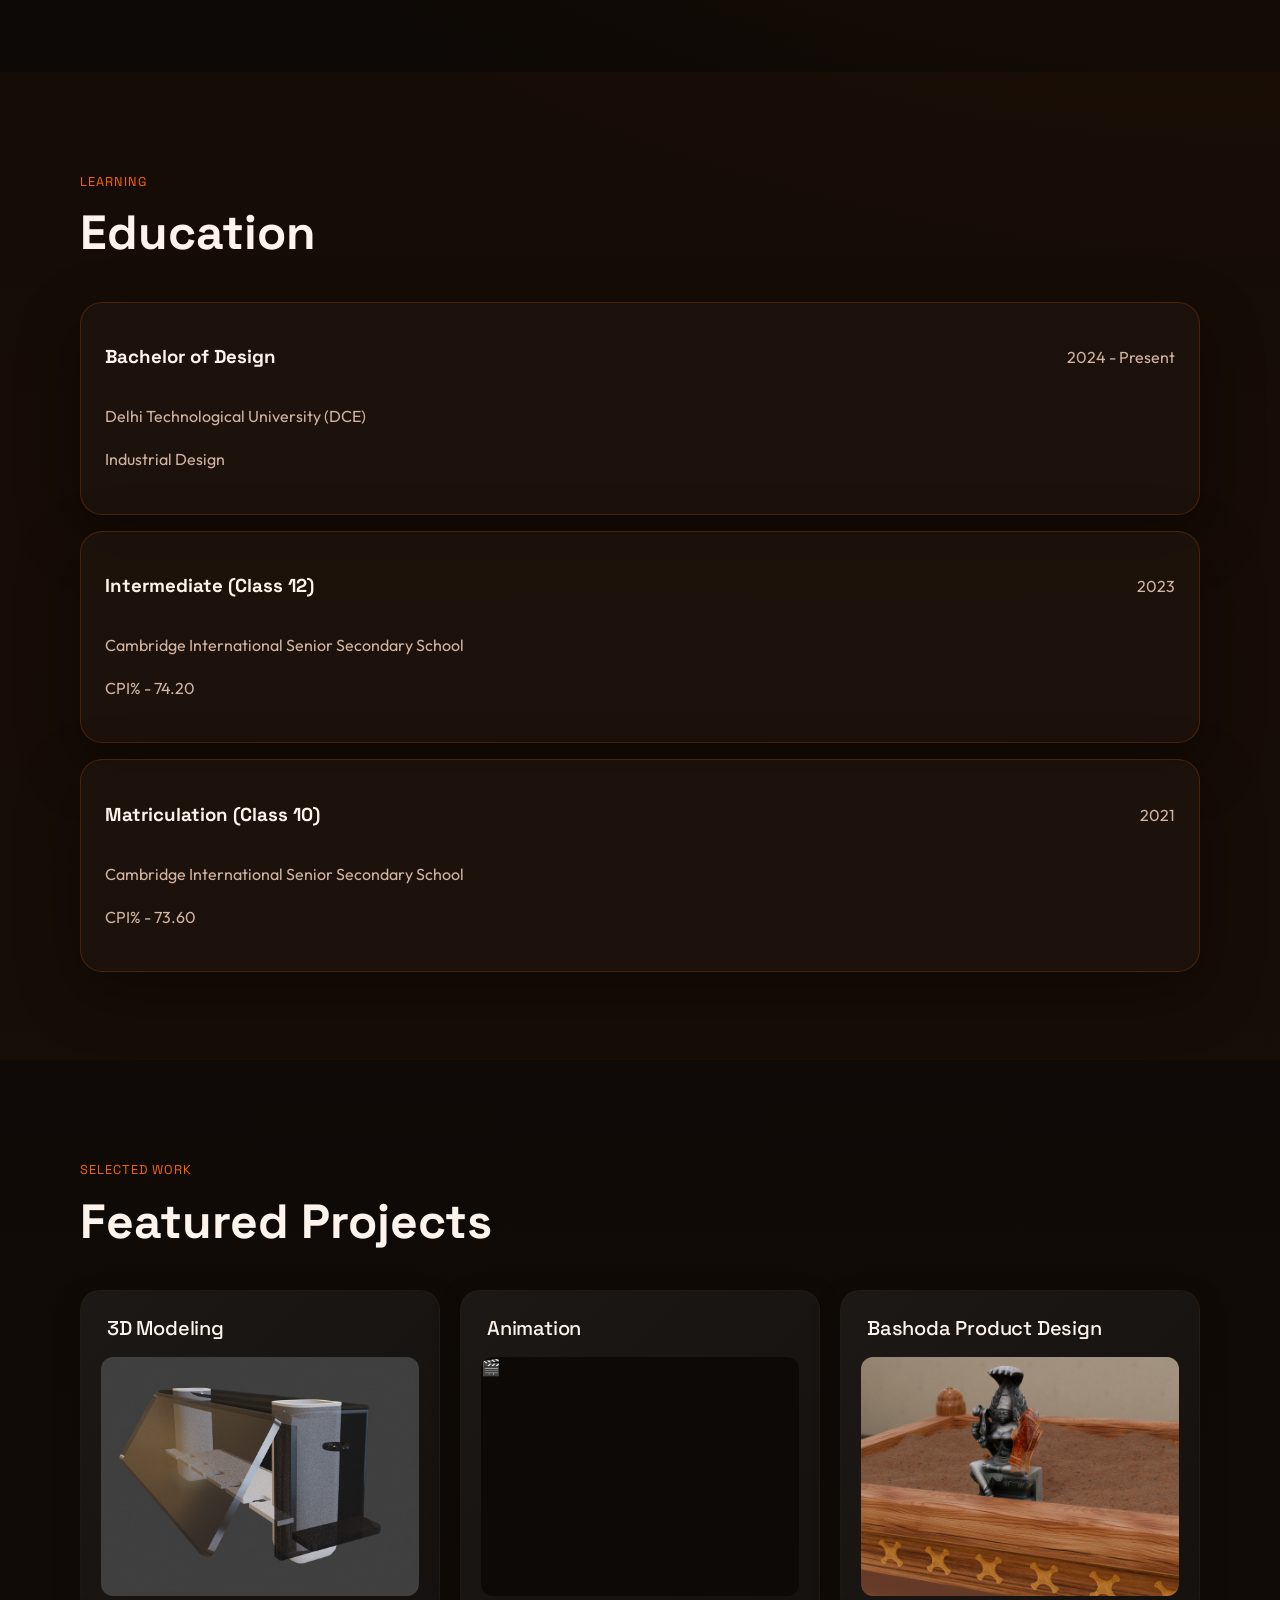
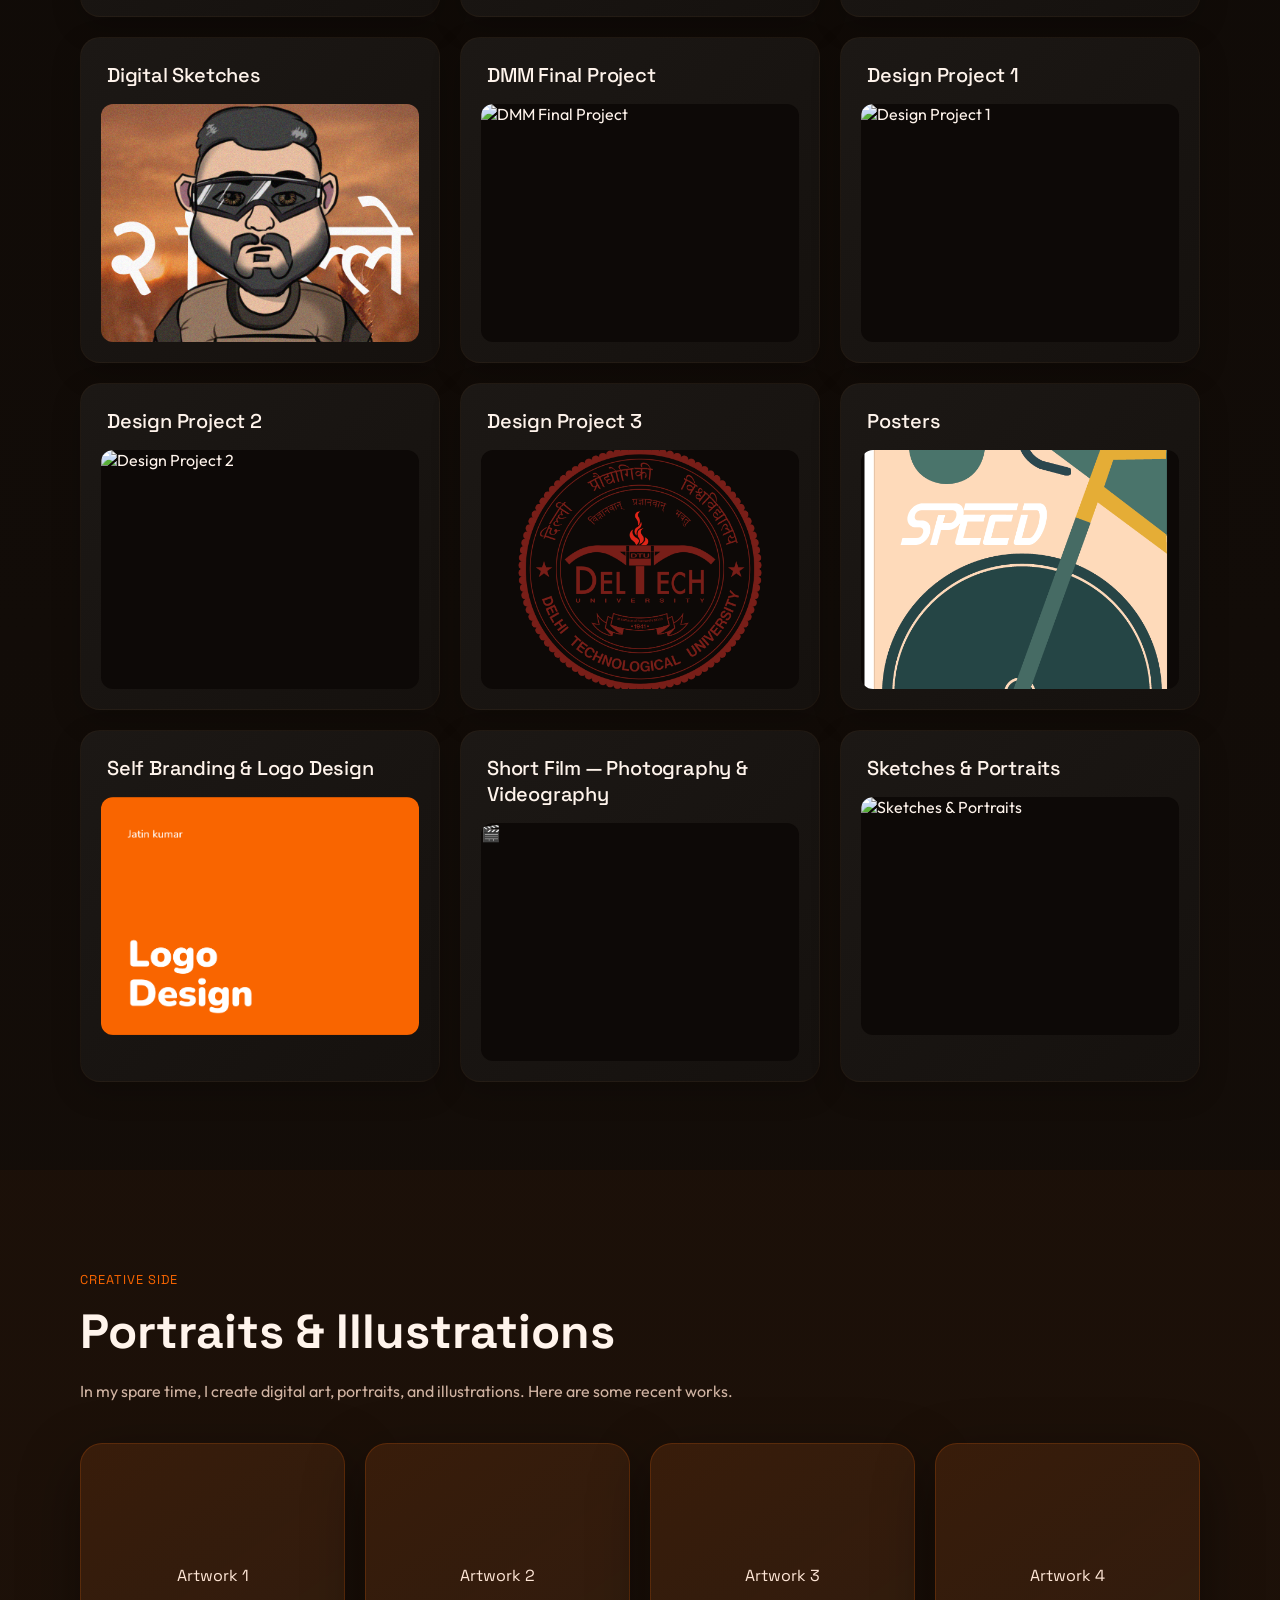
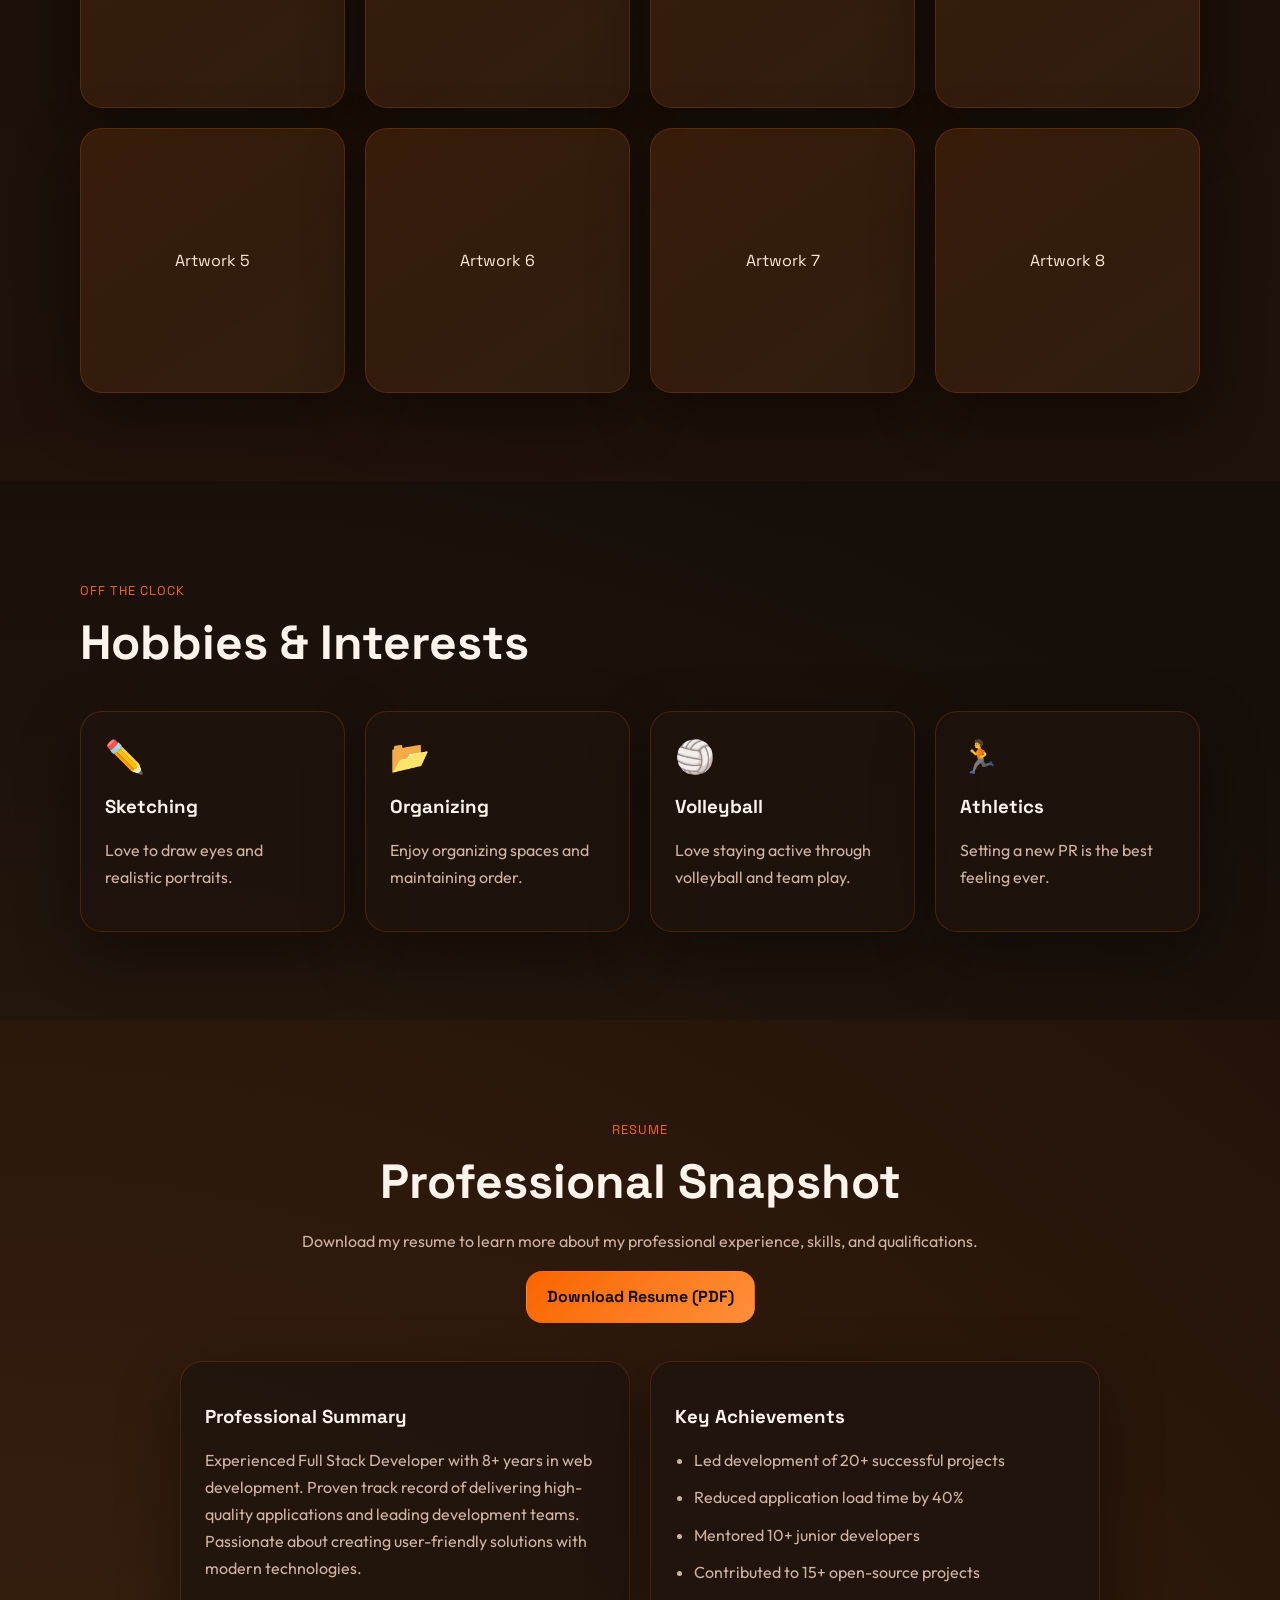
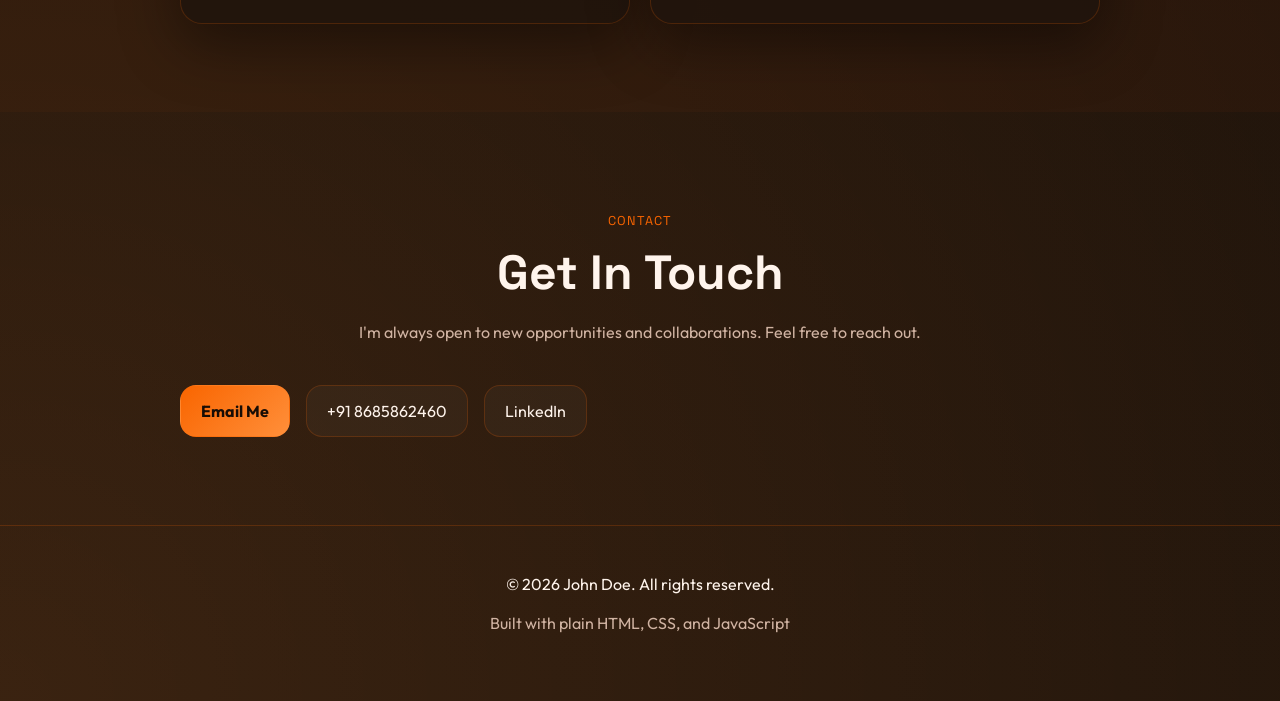
==== commit 4ddc258f: "Render all local projects directly on homepage and remove Sheets sync" ====
--- a/index.html
+++ b/index.html
@@ -89,14 +89,8 @@
           <div class="section-heading reveal">
             <p class="section-kicker">Selected Work</p>
             <h2>Featured Projects</h2>
-            <p class="section-copy projects-status" id="projects-status">Loading latest projects from Google Sheets...</p>
           </div>
           <div class="project-grid" id="projects-grid"></div>
-          <div style="text-align:center;margin-top:2.5rem;" class="reveal">
-            <a class="button button-primary" href="projects-gallery.html" target="_blank" rel="noreferrer" id="view-all-projects">
-              View All Projects ↗
-            </a>
-          </div>
         </div>
       </section>
       <section class="section section-muted" id="portraits">
@@ -156,6 +150,7 @@
       </div>
     </footer>
   </div>
+  <script src="projects-data.js"></script>
   <script src="script.js"></script>
 </body>
 </html>
--- a/styles.css
+++ b/styles.css
@@ -126,10 +126,60 @@
 .meta-row { display: flex; align-items: baseline; justify-content: space-between; gap: 1rem; }
 .meta-row .period, .company { color: var(--muted); }
 .stack-list { display: grid; gap: 1rem; }
-.project-card { overflow: hidden; }
-.project-card img { width: 100%; height: 220px; object-fit: cover; }
-.project-body { padding: 1.5rem; }
-.project-link { display: inline-flex; margin-top: 1rem; color: var(--accent); }
+/* Minimalist Project Card Redesign */
+.project-card {
+  display: flex !important;
+  flex-direction: column !important;
+  background: linear-gradient(135deg, #1c1815 0%, #15110e 100%) !important;
+  border-radius: 20px !important;
+  padding: 20px !important;
+  gap: 16px !important;
+  border: 1px solid rgba(255, 140, 66, 0.04) !important;
+  transition: transform 0.4s cubic-bezier(0.16, 1, 0.3, 1), box-shadow 0.4s cubic-bezier(0.16, 1, 0.3, 1), border-color 0.4s ease !important;
+  cursor: pointer;
+  text-decoration: none;
+  box-shadow: 0 10px 30px rgba(0,0,0,0.2) !important;
+  animation: card-in 0.5s ease both;
+}
+
+.project-card:hover {
+  transform: translateY(-8px) scale(1.02) !important;
+  box-shadow: 0 30px 60px rgba(0,0,0,0.4), 0 0 40px rgba(255, 140, 66, 0.05) !important;
+  border-color: rgba(255, 140, 66, 0.15) !important;
+}
+
+.project-card-header {
+  padding: 4px 6px 0;
+}
+
+.project-card-header h3 {
+  font-family: 'Space Grotesk', sans-serif !important;
+  font-size: 1.25rem !important;
+  font-weight: 500 !important;
+  color: #fff4ec !important;
+  margin: 0 !important;
+  letter-spacing: -0.01em !important;
+}
+
+.project-card-visual {
+  width: 100%;
+  aspect-ratio: 4 / 3;
+  border-radius: 12px;
+  overflow: hidden;
+  background: #0d0907;
+  position: relative;
+}
+
+.project-card-visual img {
+  width: 100%;
+  height: 100% !important;
+  object-fit: cover;
+  transition: transform 0.6s cubic-bezier(0.16, 1, 0.3, 1);
+}
+
+.project-card:hover .project-card-visual img {
+  transform: scale(1.04) !important;
+}
 .art-card {
   aspect-ratio: 1 / 1; display: grid; place-items: center; padding: 1rem; font-family: "Space Grotesk", sans-serif;
   color: #ffe7d7; background: linear-gradient(145deg, rgba(249, 101, 0, 0.12), rgba(255, 143, 58, 0.08)), var(--panel);
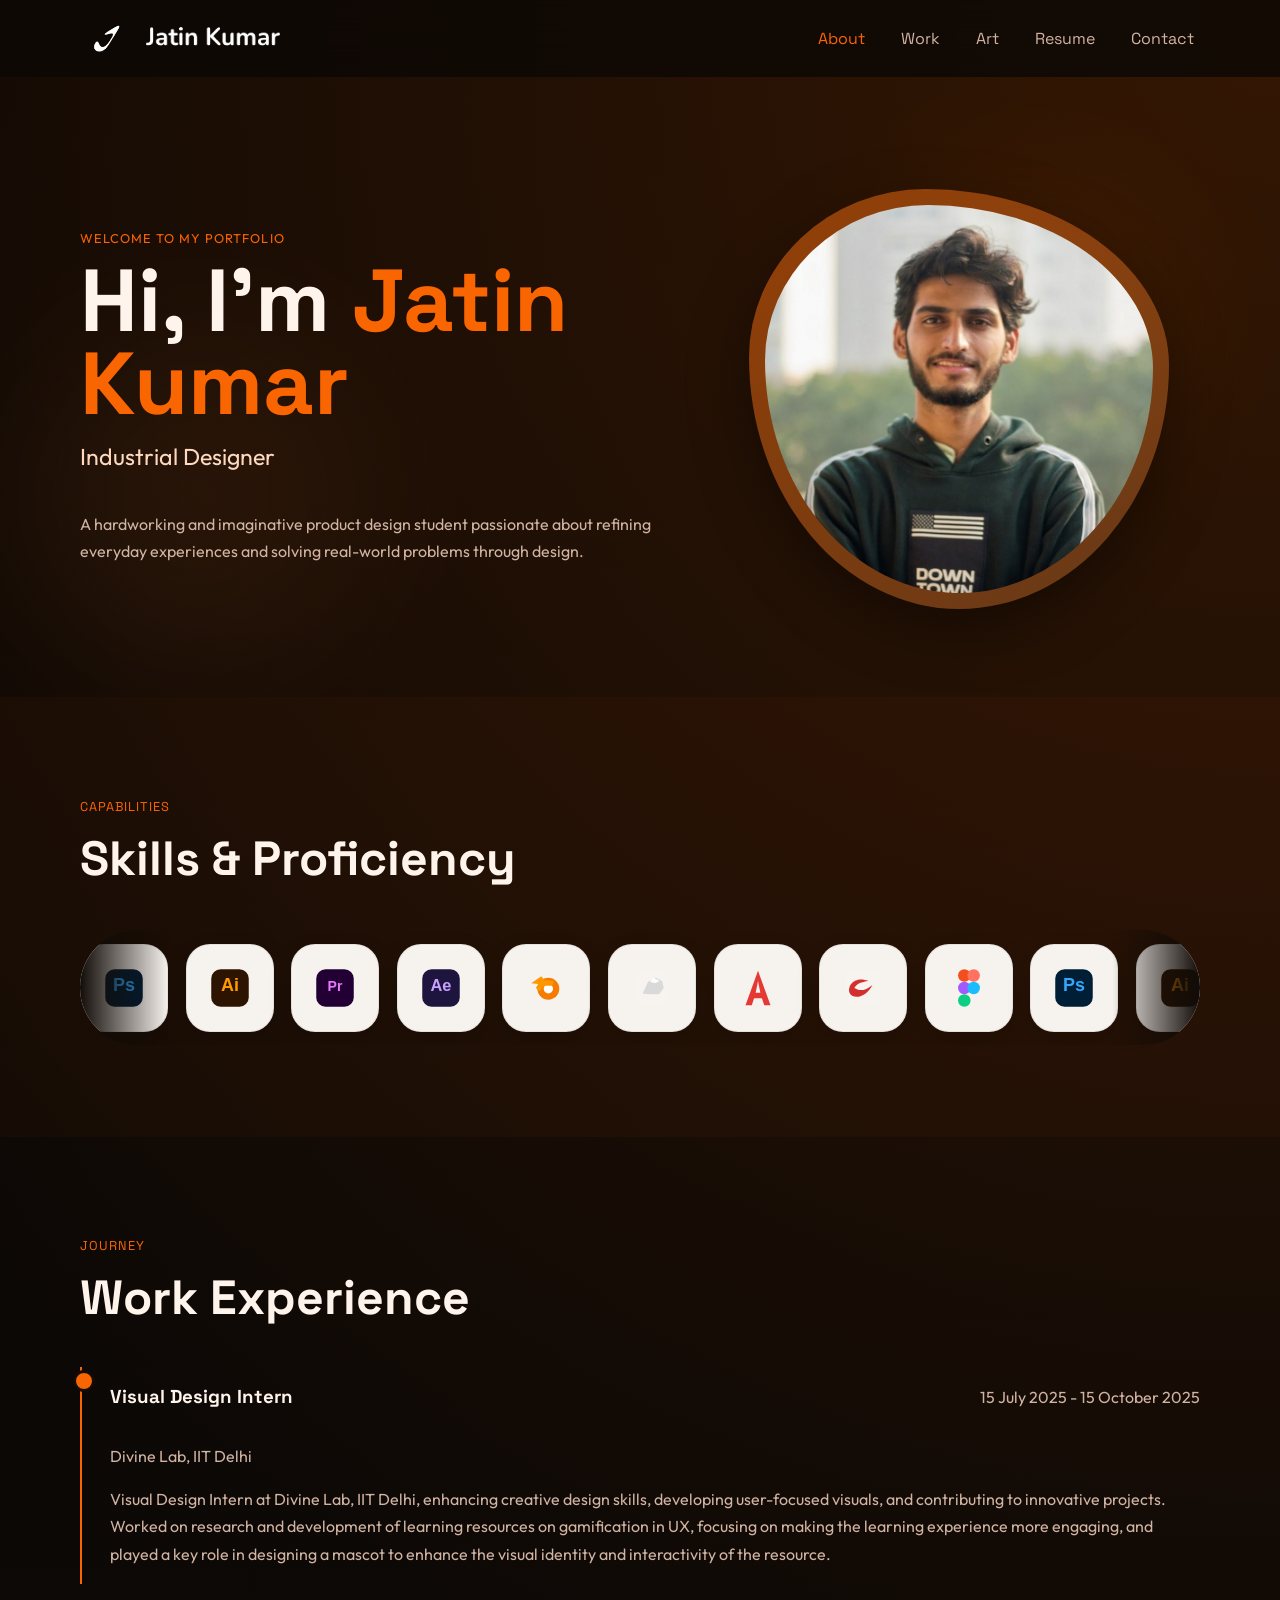
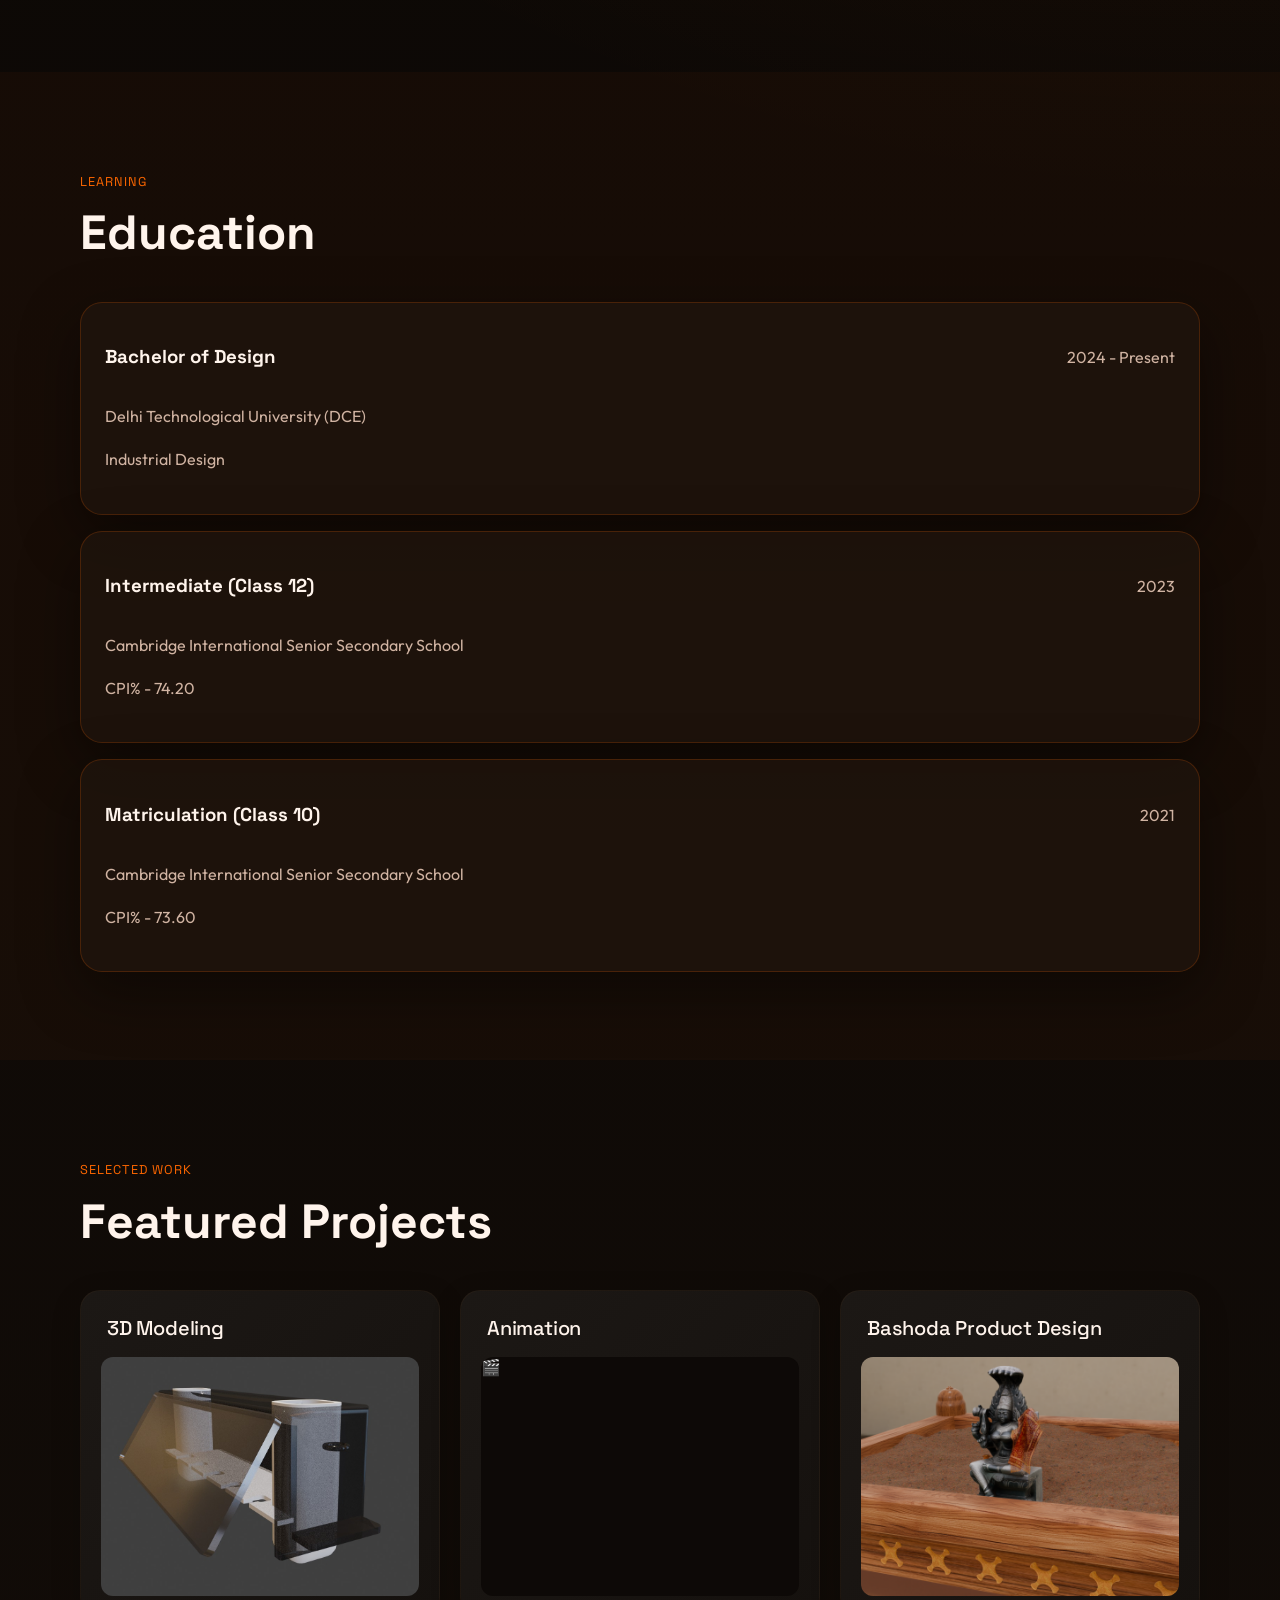
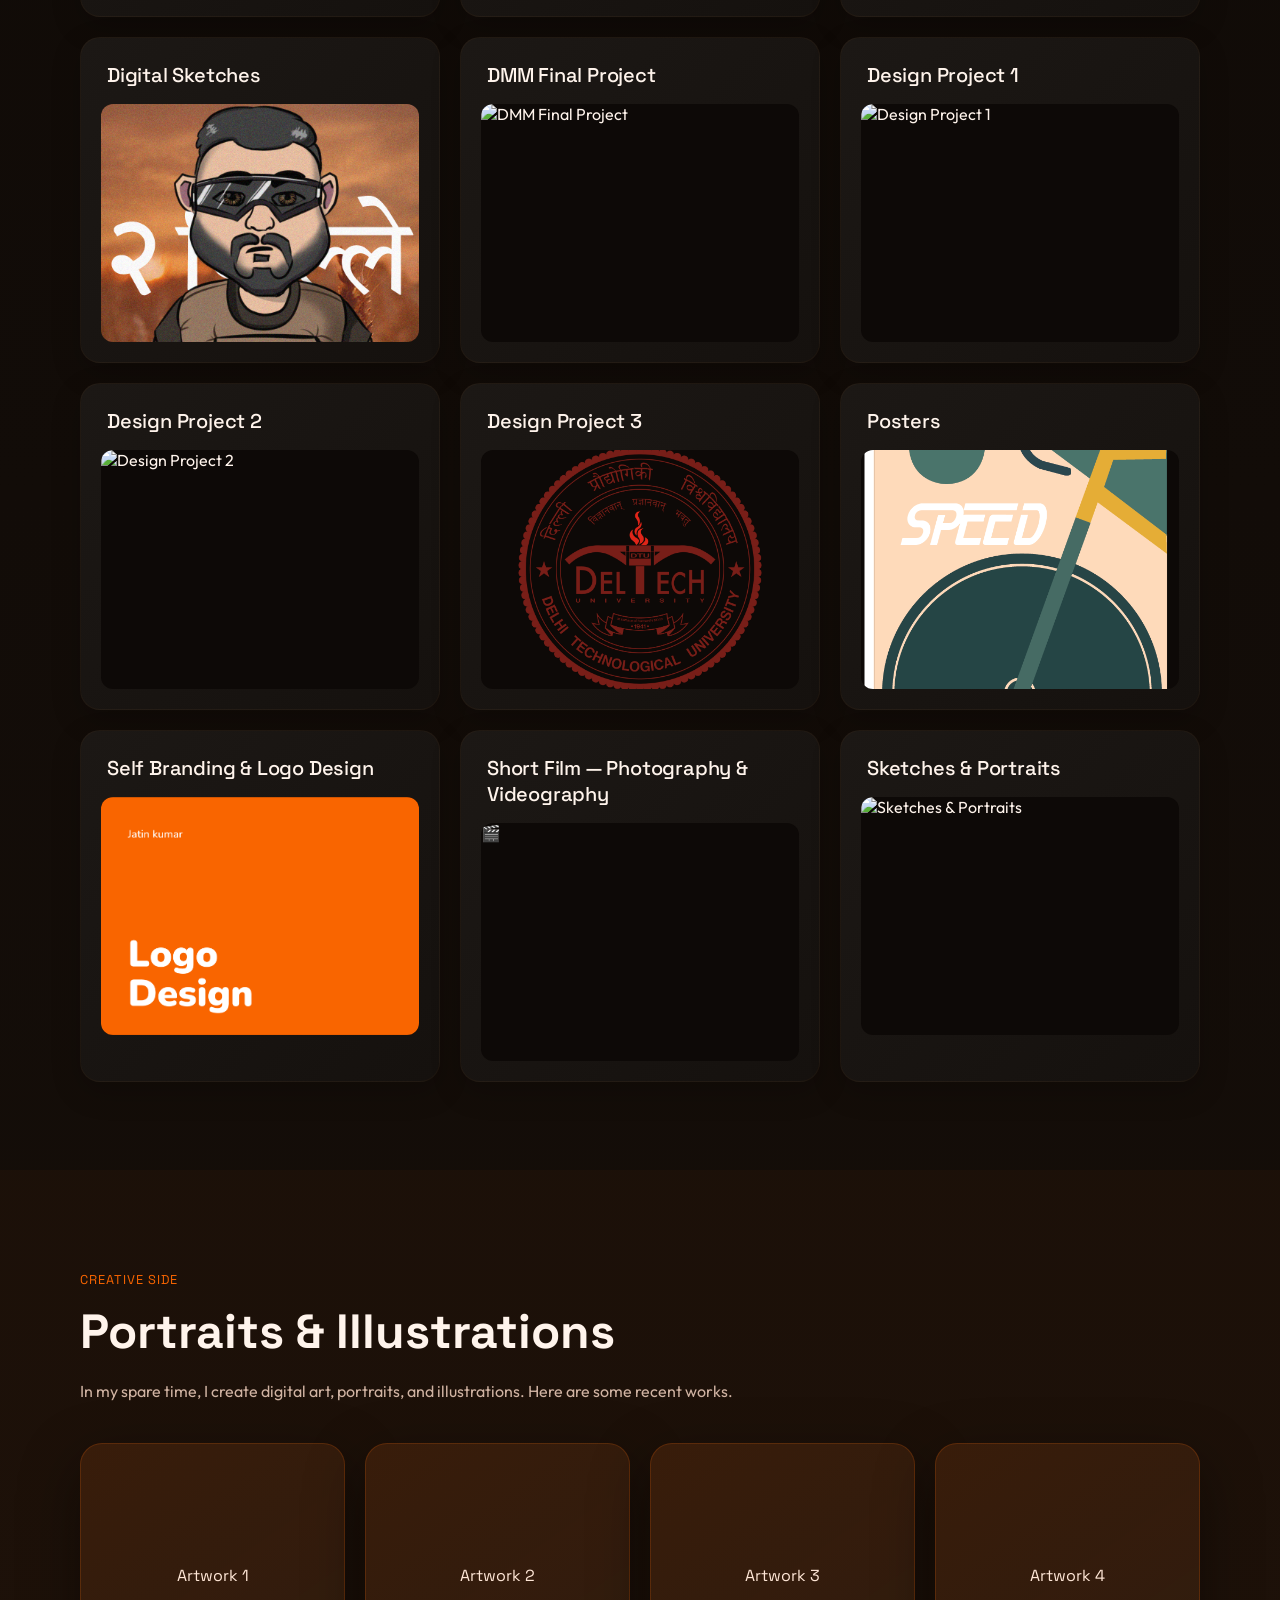
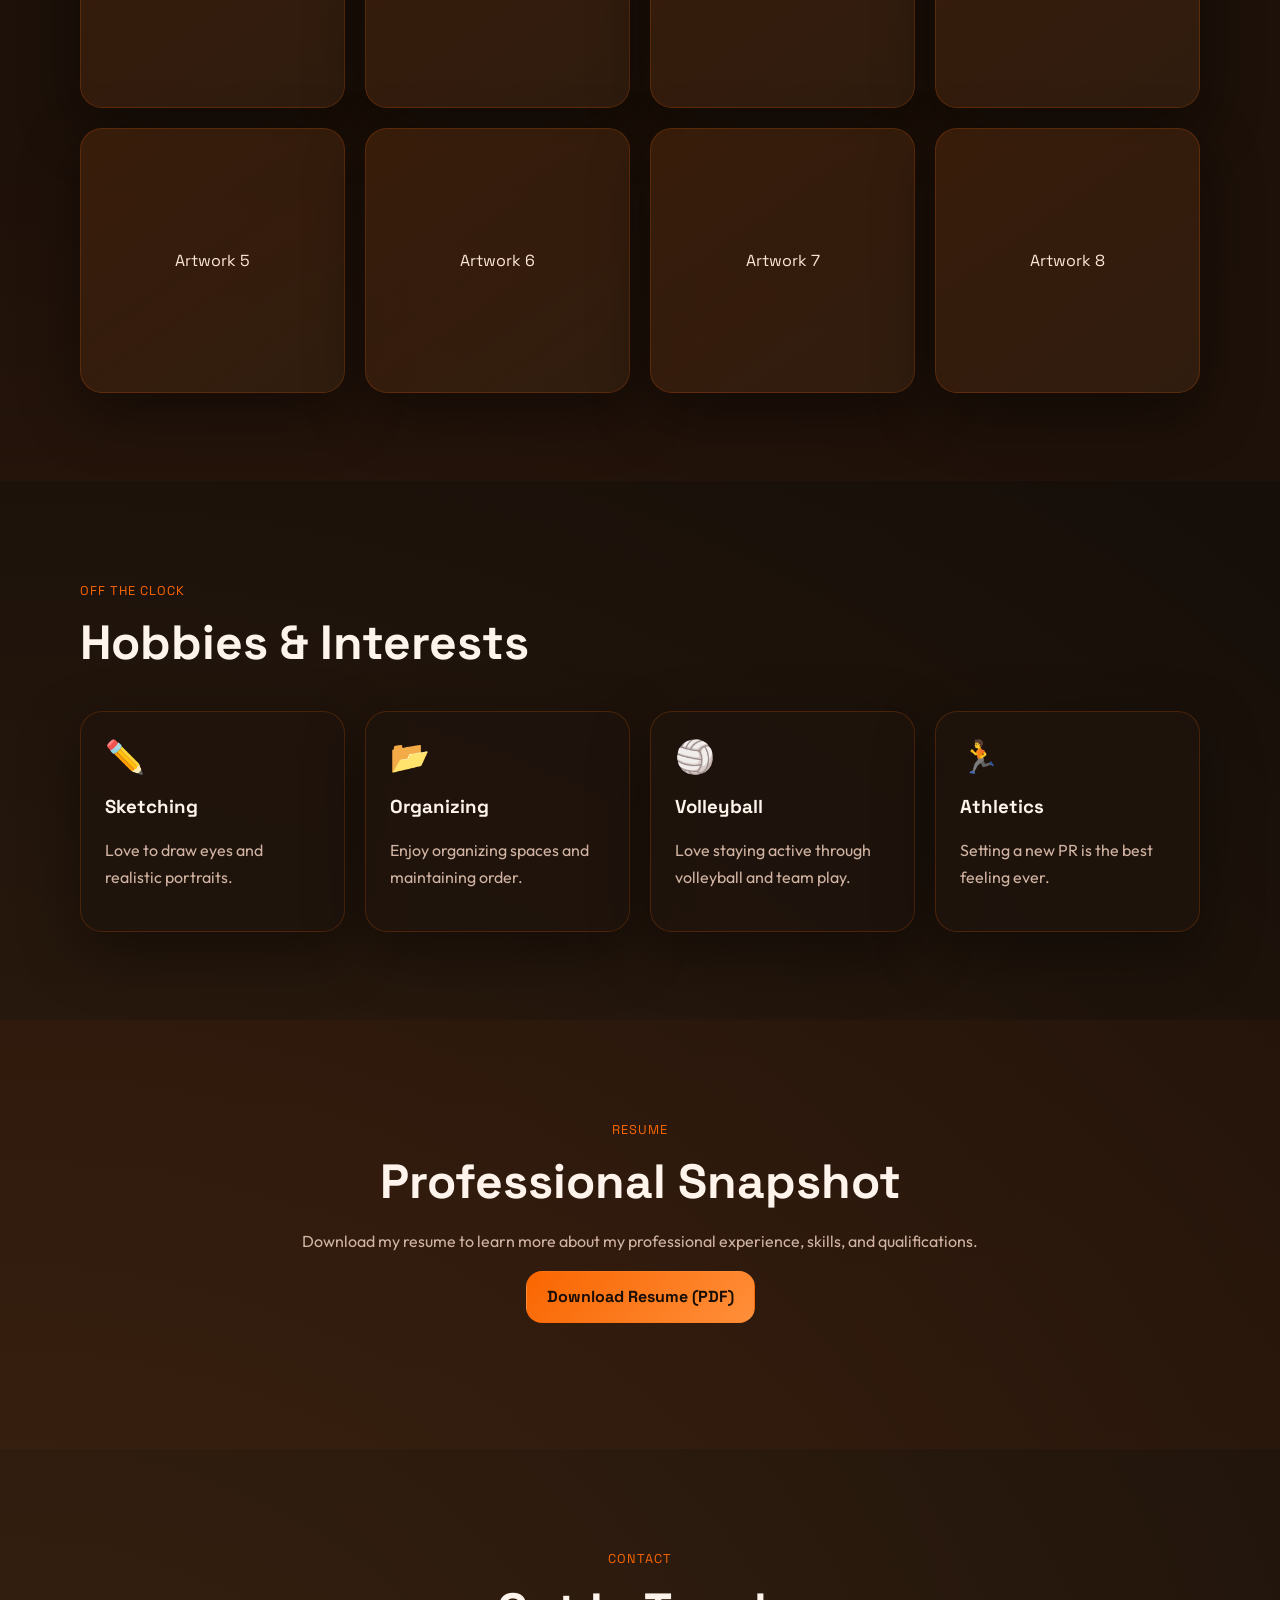
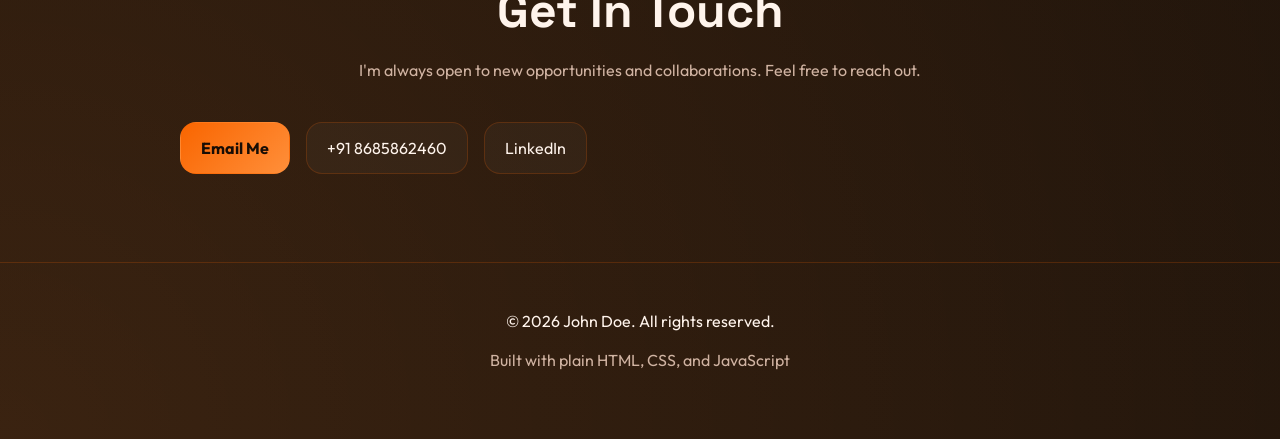
==== commit 927a99a2: "Remove resume sub-cards (Summary and Achievements)" ====
--- a/index.html
+++ b/index.html
@@ -120,16 +120,6 @@
             <p class="section-copy">Download my resume to learn more about my professional experience, skills, and qualifications.</p>
             <a class="button button-primary" id="resume-link" href="#" target="_blank" rel="noreferrer">Download Resume (PDF)</a>
           </div>
-          <div class="two-up">
-            <article class="panel reveal">
-              <h3>Professional Summary</h3>
-              <p id="resume-summary"></p>
-            </article>
-            <article class="panel reveal">
-              <h3>Key Achievements</h3>
-              <ul class="achievement-list" id="achievement-list"></ul>
-            </article>
-          </div>
         </div>
       </section>
       <section class="section" id="contact">
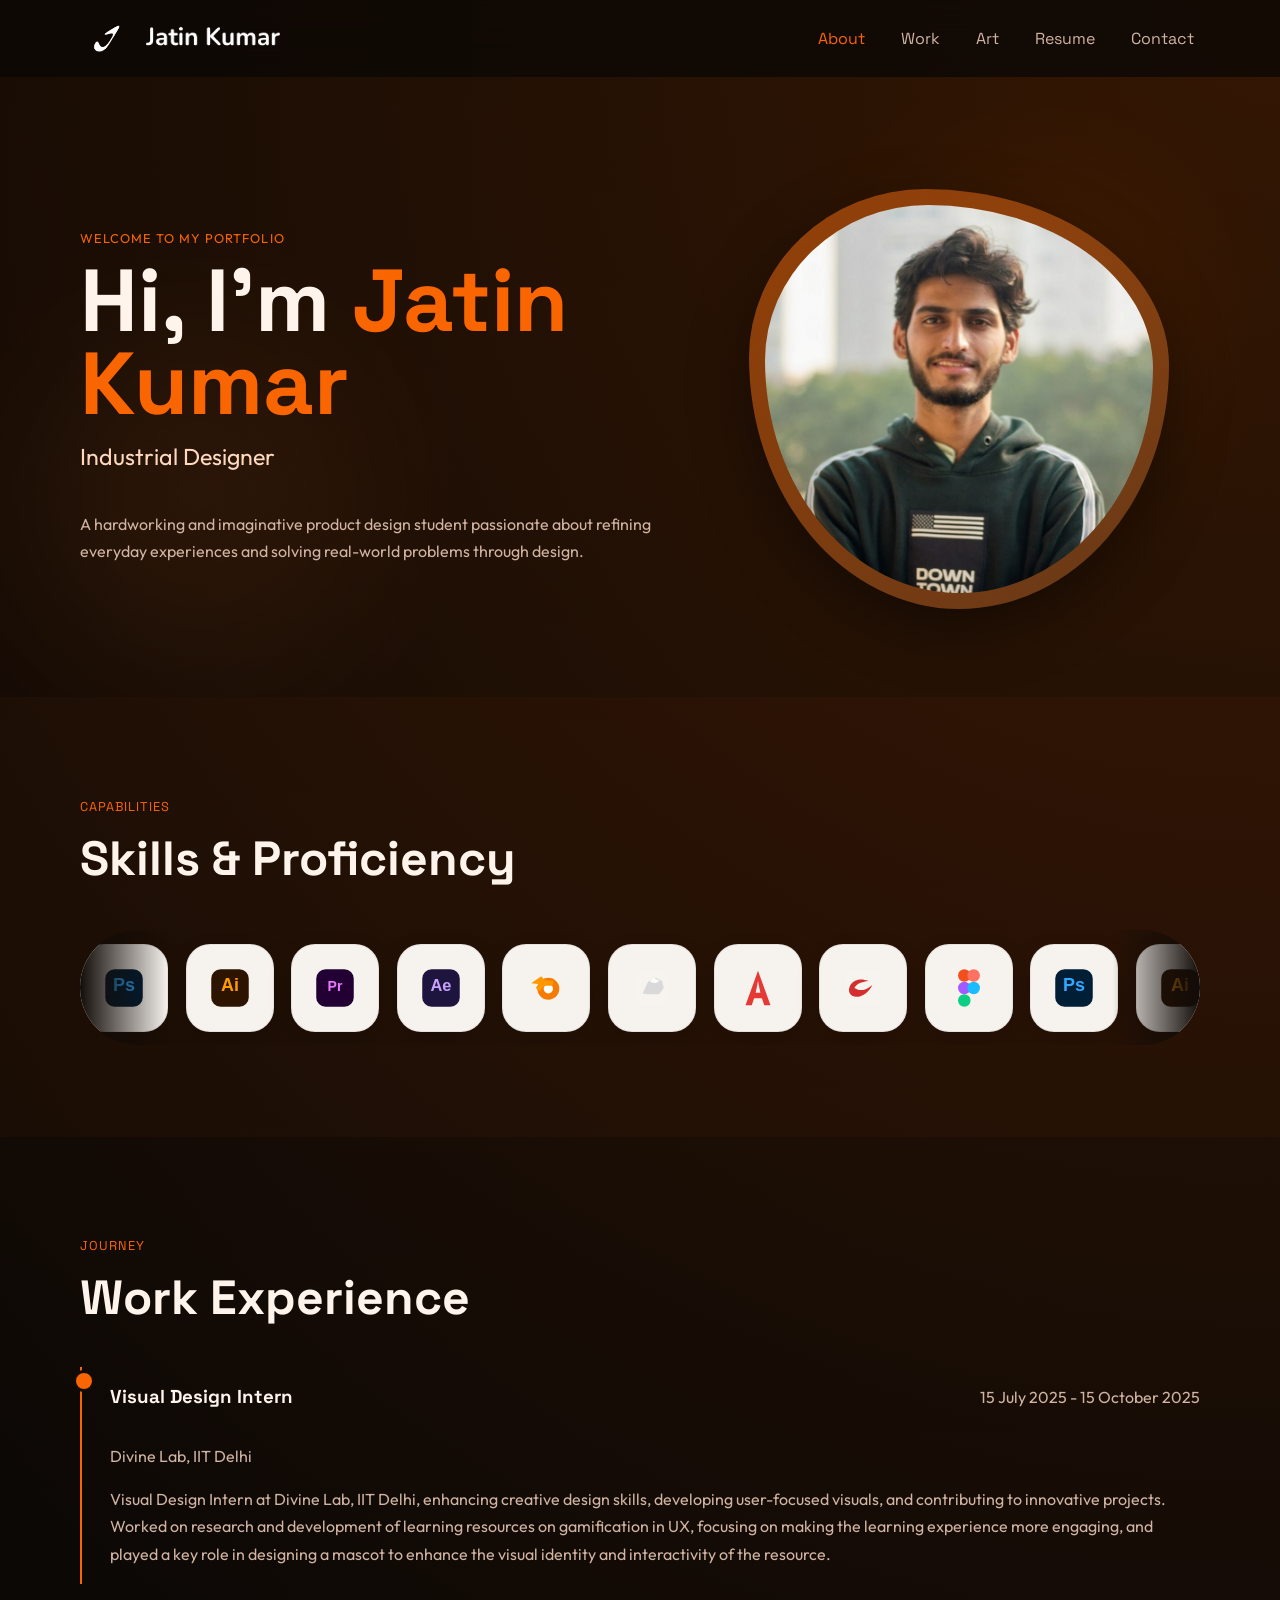
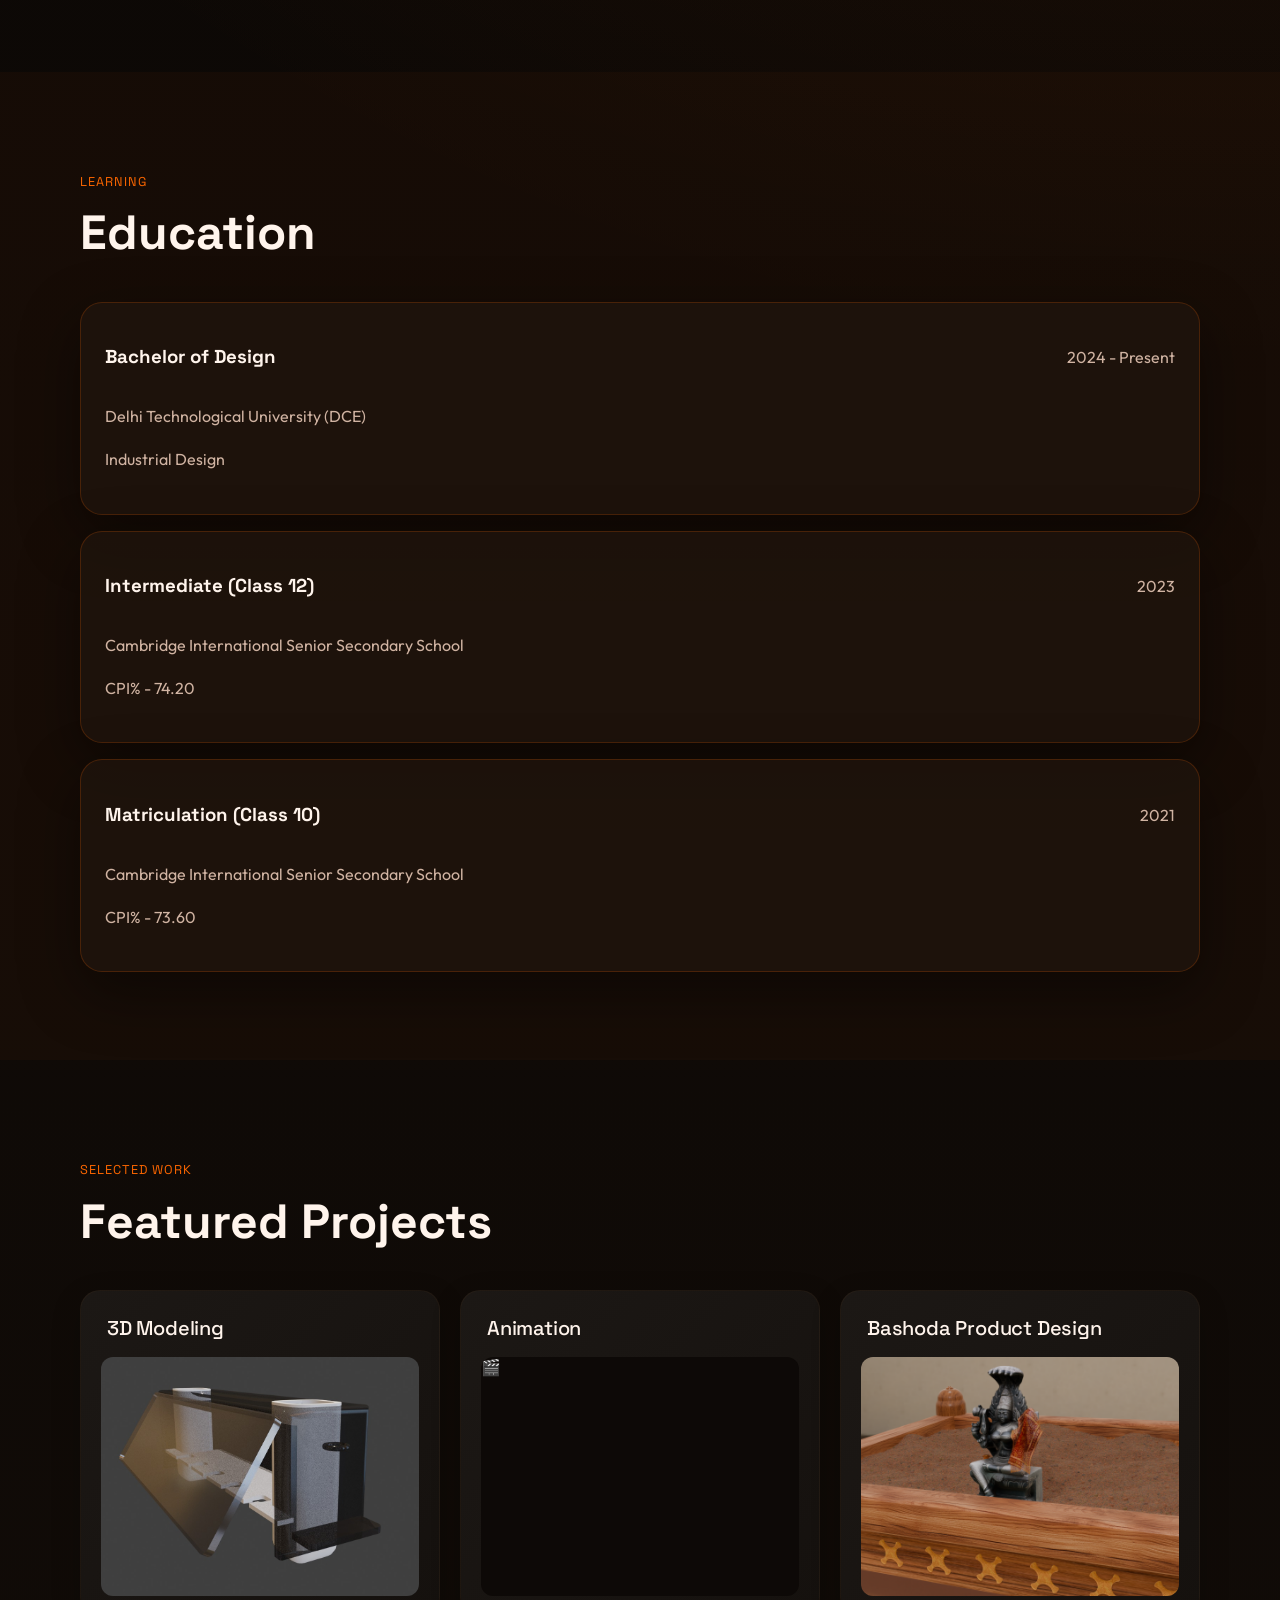
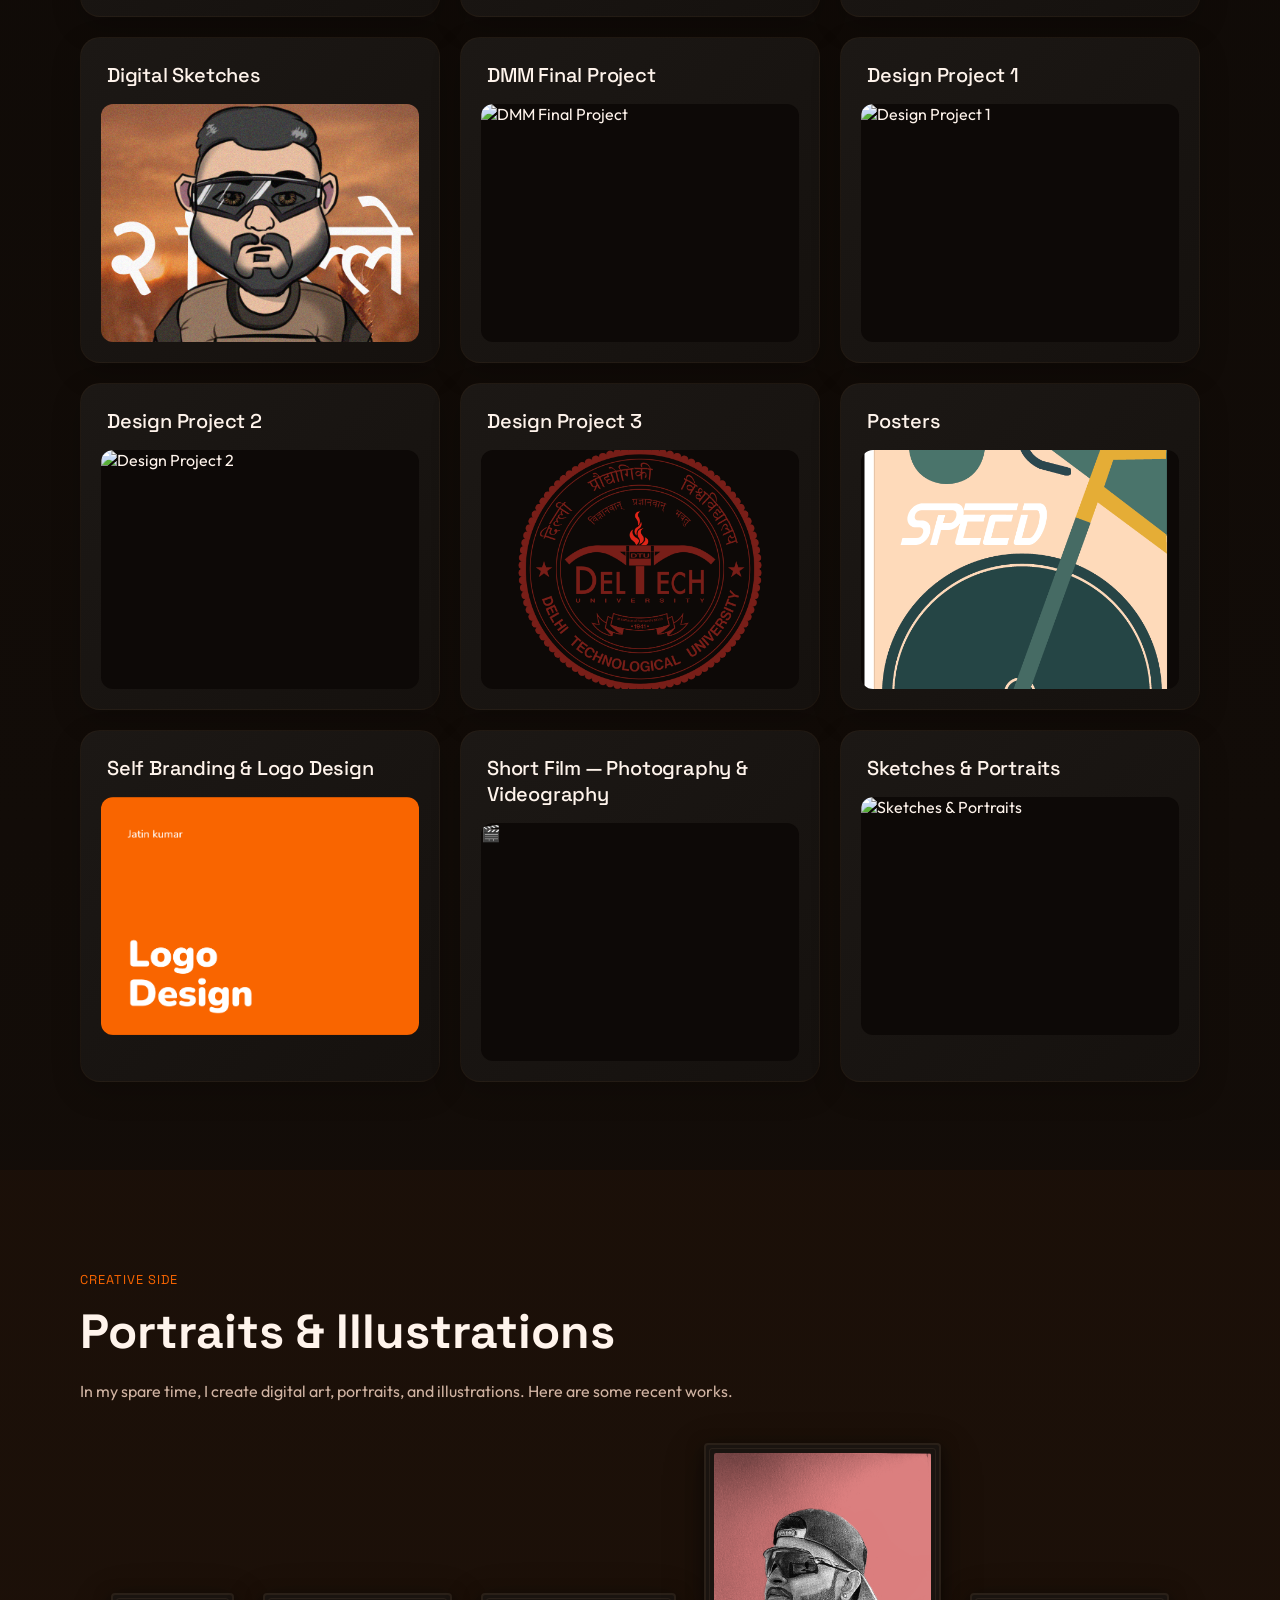
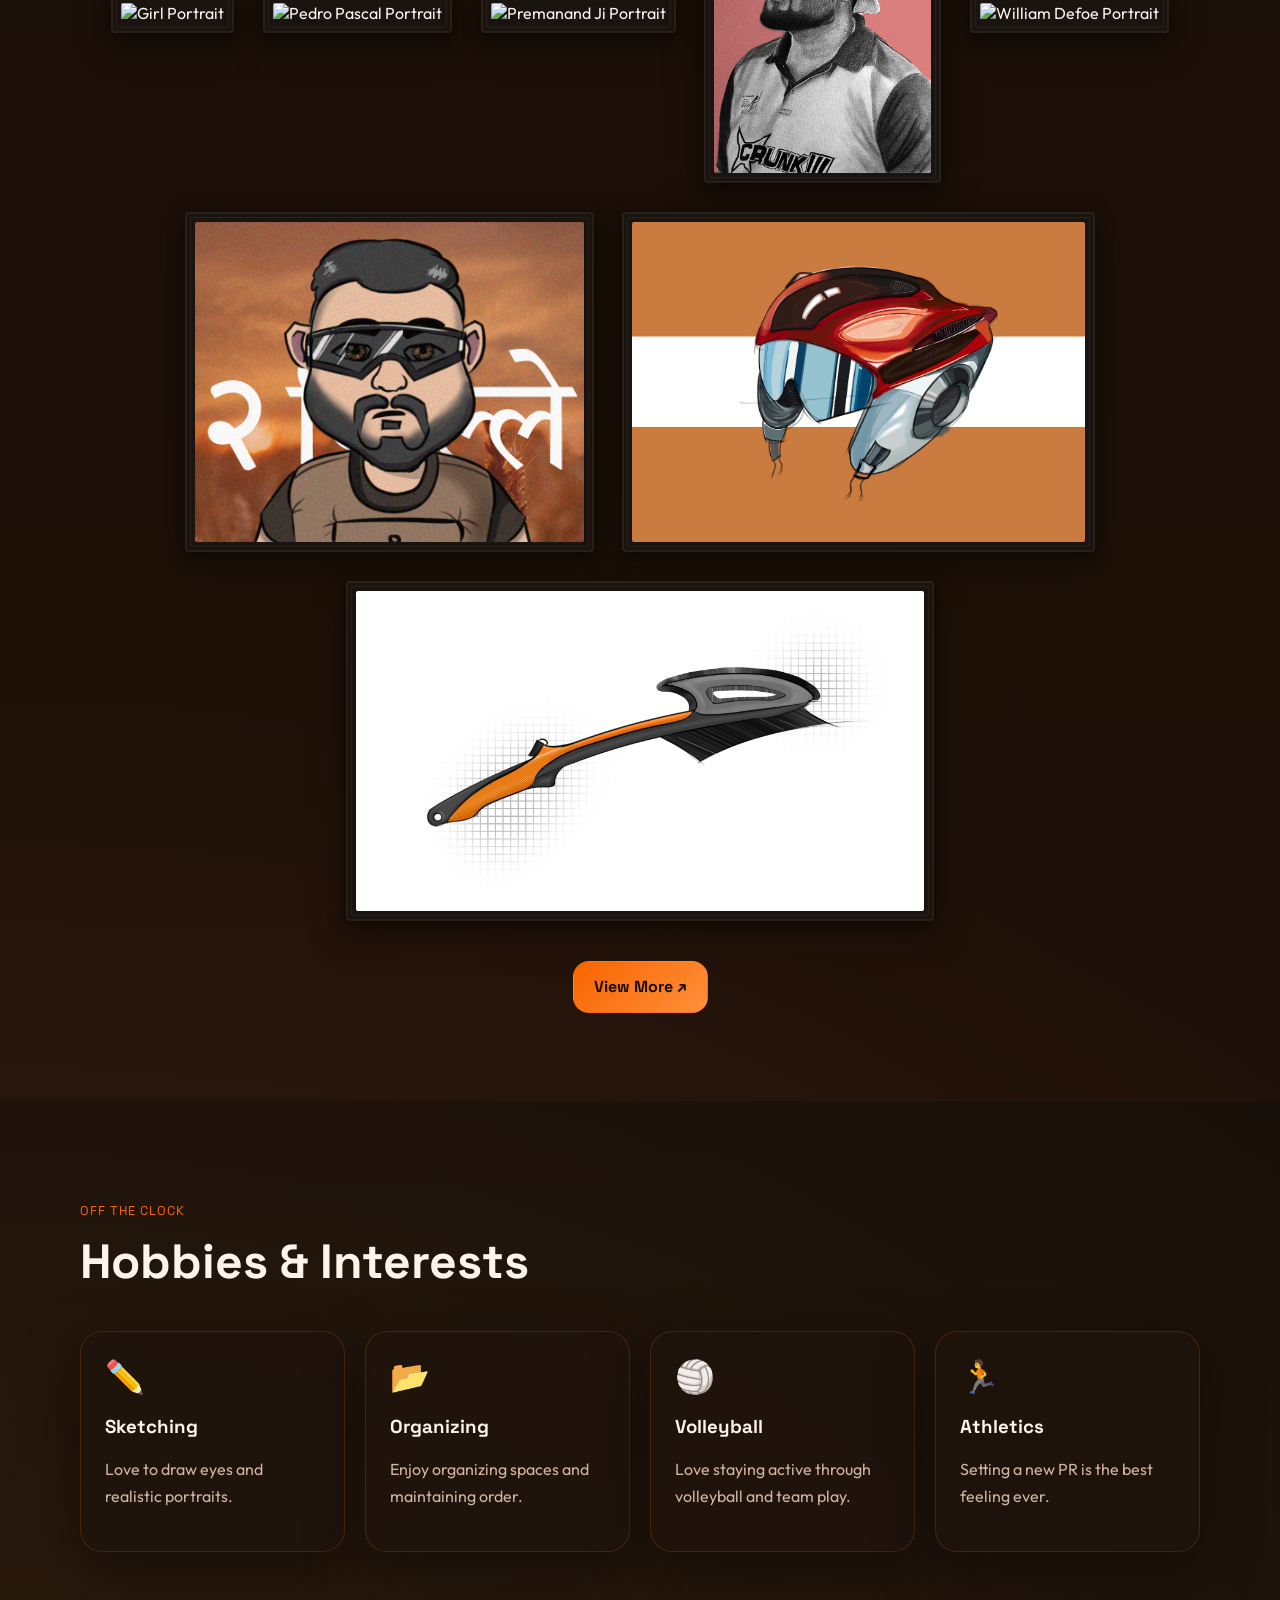
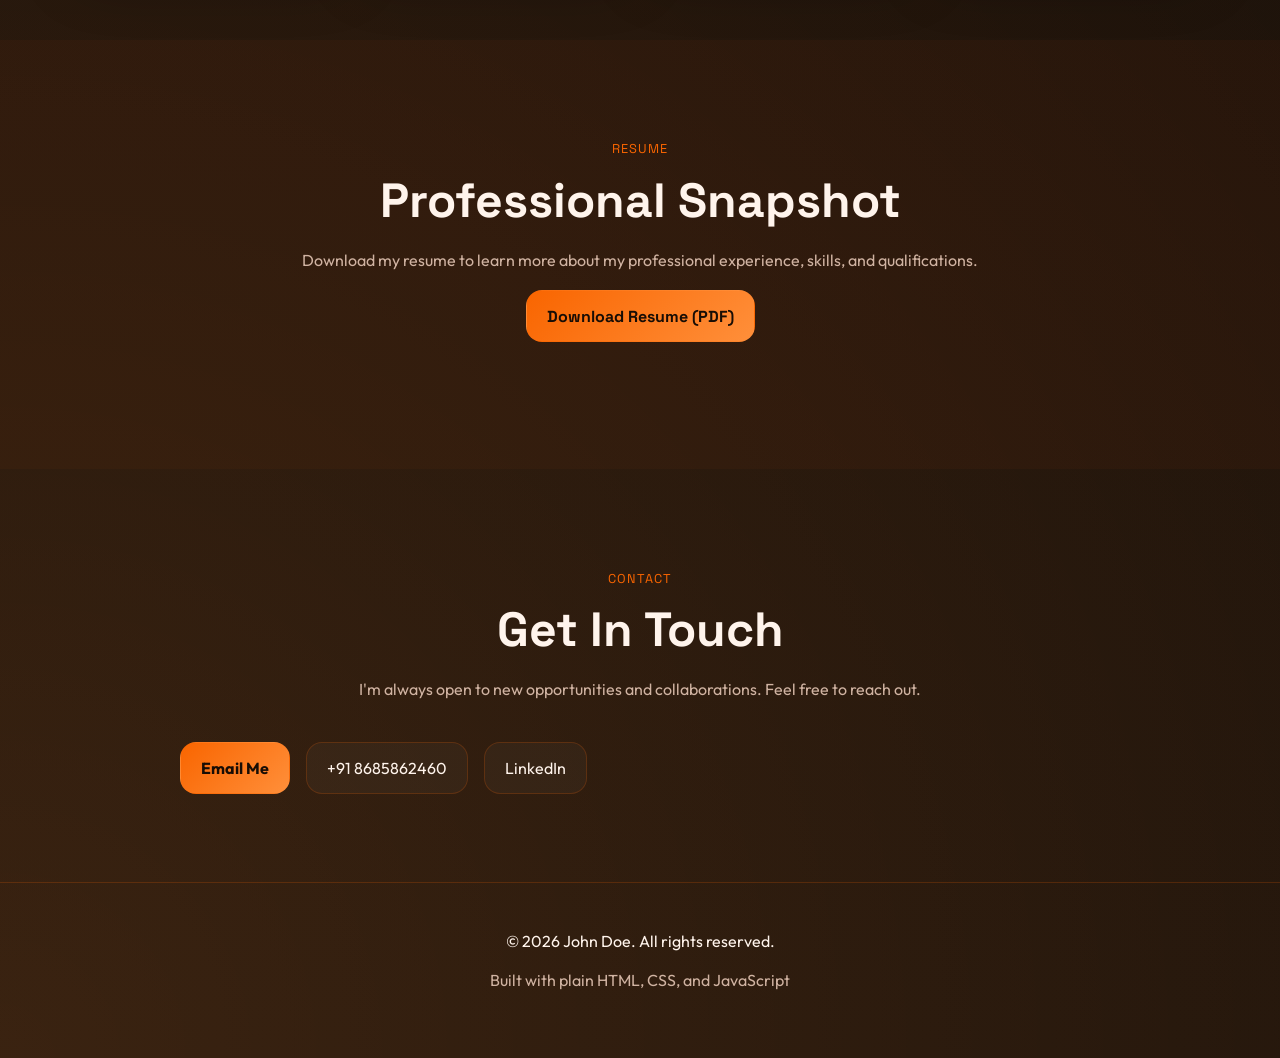
==== commit fc6db5fc: "Add View More button and full art gallery page" ====
--- a/index.html
+++ b/index.html
@@ -101,6 +101,11 @@
             <p class="section-copy">In my spare time, I create digital art, portraits, and illustrations. Here are some recent works.</p>
           </div>
           <div class="art-grid" id="art-grid"></div>
+          <div style="text-align:center;margin-top:2.5rem;" class="reveal visible">
+            <a class="button button-primary" href="art-gallery.html" target="_blank" rel="noreferrer">
+              View More ↗
+            </a>
+          </div>
         </div>
       </section>
       <section class="section" id="hobbies">
--- a/styles.css
+++ b/styles.css
@@ -180,9 +180,121 @@
 .project-card:hover .project-card-visual img {
   transform: scale(1.04) !important;
 }
+/* Frame Wall Gallery — Portrait Wall Arrangement */
+.art-grid {
+  display: flex;
+  flex-wrap: wrap;
+  justify-content: center;
+  align-items: center;
+  gap: 1.8rem;
+}
+
 .art-card {
-  aspect-ratio: 1 / 1; display: grid; place-items: center; padding: 1rem; font-family: "Space Grotesk", sans-serif;
-  color: #ffe7d7; background: linear-gradient(145deg, rgba(249, 101, 0, 0.12), rgba(255, 143, 58, 0.08)), var(--panel);
+  display: inline-block;
+  width: fit-content;
+  overflow: hidden;
+  border-radius: 4px;
+  cursor: zoom-in;
+  background: #1a1410;
+  padding: 8px;
+  border: 2px solid #2a2018;
+  box-shadow:
+    0 4px 16px rgba(0,0,0,0.5),
+    0 12px 40px rgba(0,0,0,0.25);
+  transition: transform 0.4s ease, box-shadow 0.4s ease;
+  position: relative;
+}
+
+.art-card::after {
+  content: '';
+  position: absolute;
+  inset: 3px;
+  border: 1px solid rgba(255, 200, 150, 0.07);
+  border-radius: 3px;
+  pointer-events: none;
+}
+
+.art-card:hover {
+  transform: translateY(-5px) scale(1.02);
+  box-shadow:
+    0 8px 30px rgba(0,0,0,0.6),
+    0 20px 50px rgba(0,0,0,0.35),
+    0 0 25px rgba(255, 143, 58, 0.08);
+  border-color: #3a2c1e;
+}
+
+.art-card img {
+  display: block;
+  max-height: 320px;
+  width: auto;
+  height: auto;
+  border-radius: 2px;
+  transition: transform 0.6s ease;
+}
+
+.art-card:hover img {
+  transform: scale(1.03);
+}
+
+@media (max-width: 768px) {
+  .art-card img { max-height: 240px; }
+}
+
+@media (max-width: 480px) {
+  .art-card img { max-height: 180px; }
+  .art-grid { gap: 1rem; }
+}
+
+/* Lightbox */
+.lightbox {
+  position: fixed;
+  inset: 0;
+  background: rgba(10, 6, 4, 0.95);
+  backdrop-filter: blur(12px);
+  z-index: 9999;
+  display: flex;
+  align-items: center;
+  justify-content: center;
+  opacity: 0;
+  pointer-events: none;
+  transition: opacity 0.3s ease;
+}
+
+.lightbox.active {
+  opacity: 1;
+  pointer-events: auto;
+}
+
+.lightbox img {
+  max-width: 90vw;
+  max-height: 90vh;
+  object-fit: contain;
+  border-radius: 12px;
+  box-shadow: 0 30px 60px rgba(0,0,0,0.8);
+  transform: scale(0.95);
+  transition: transform 0.3s cubic-bezier(0.16, 1, 0.3, 1);
+}
+
+.lightbox.active img {
+  transform: scale(1);
+}
+
+.lightbox-close {
+  position: absolute;
+  top: 2rem;
+  right: 3rem;
+  color: #fff;
+  font-size: 3rem;
+  cursor: pointer;
+  background: transparent;
+  border: none;
+  opacity: 0.6;
+  transition: opacity 0.2s;
+  padding: 1rem;
+}
+
+.lightbox-close:hover {
+  opacity: 1;
 }
 .hobbies-grid { grid-template-columns: repeat(4, minmax(0, 1fr)); }
 .hobby-icon { font-size: 2rem; margin-bottom: 1rem; }
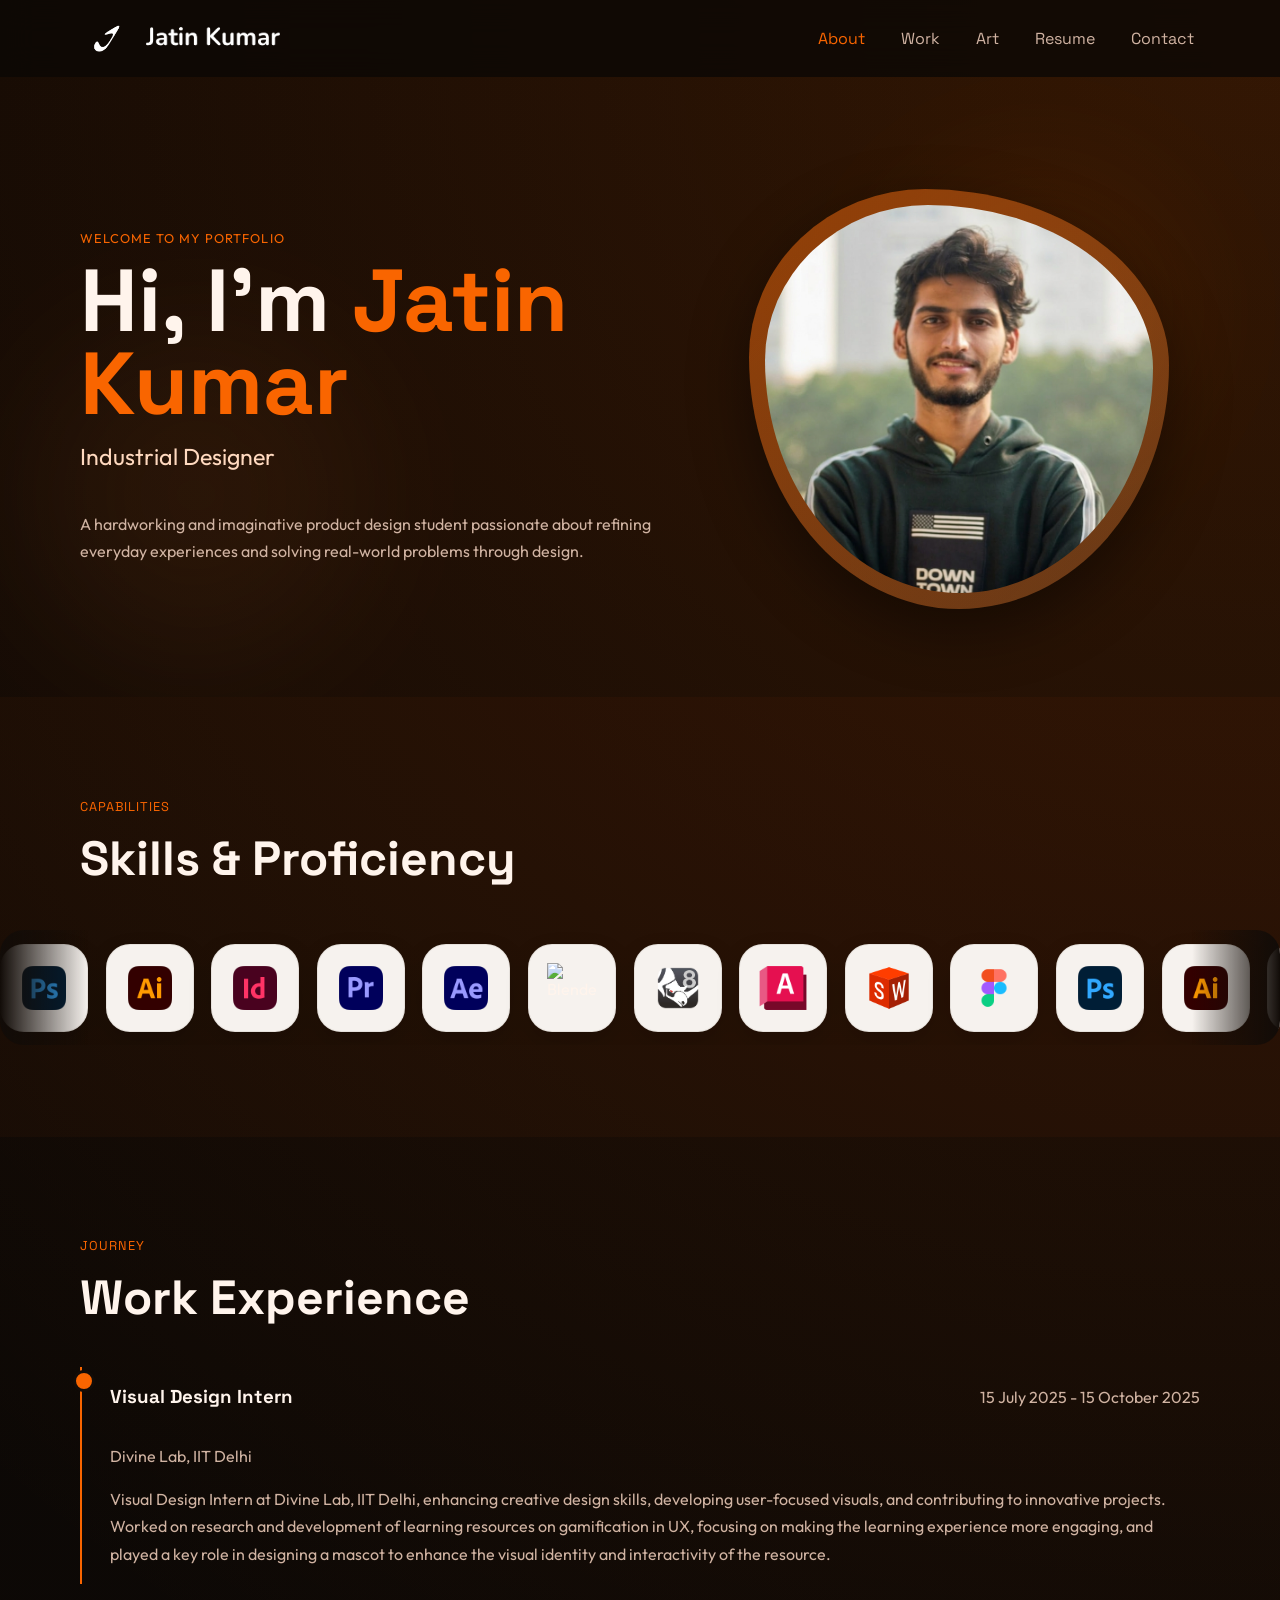
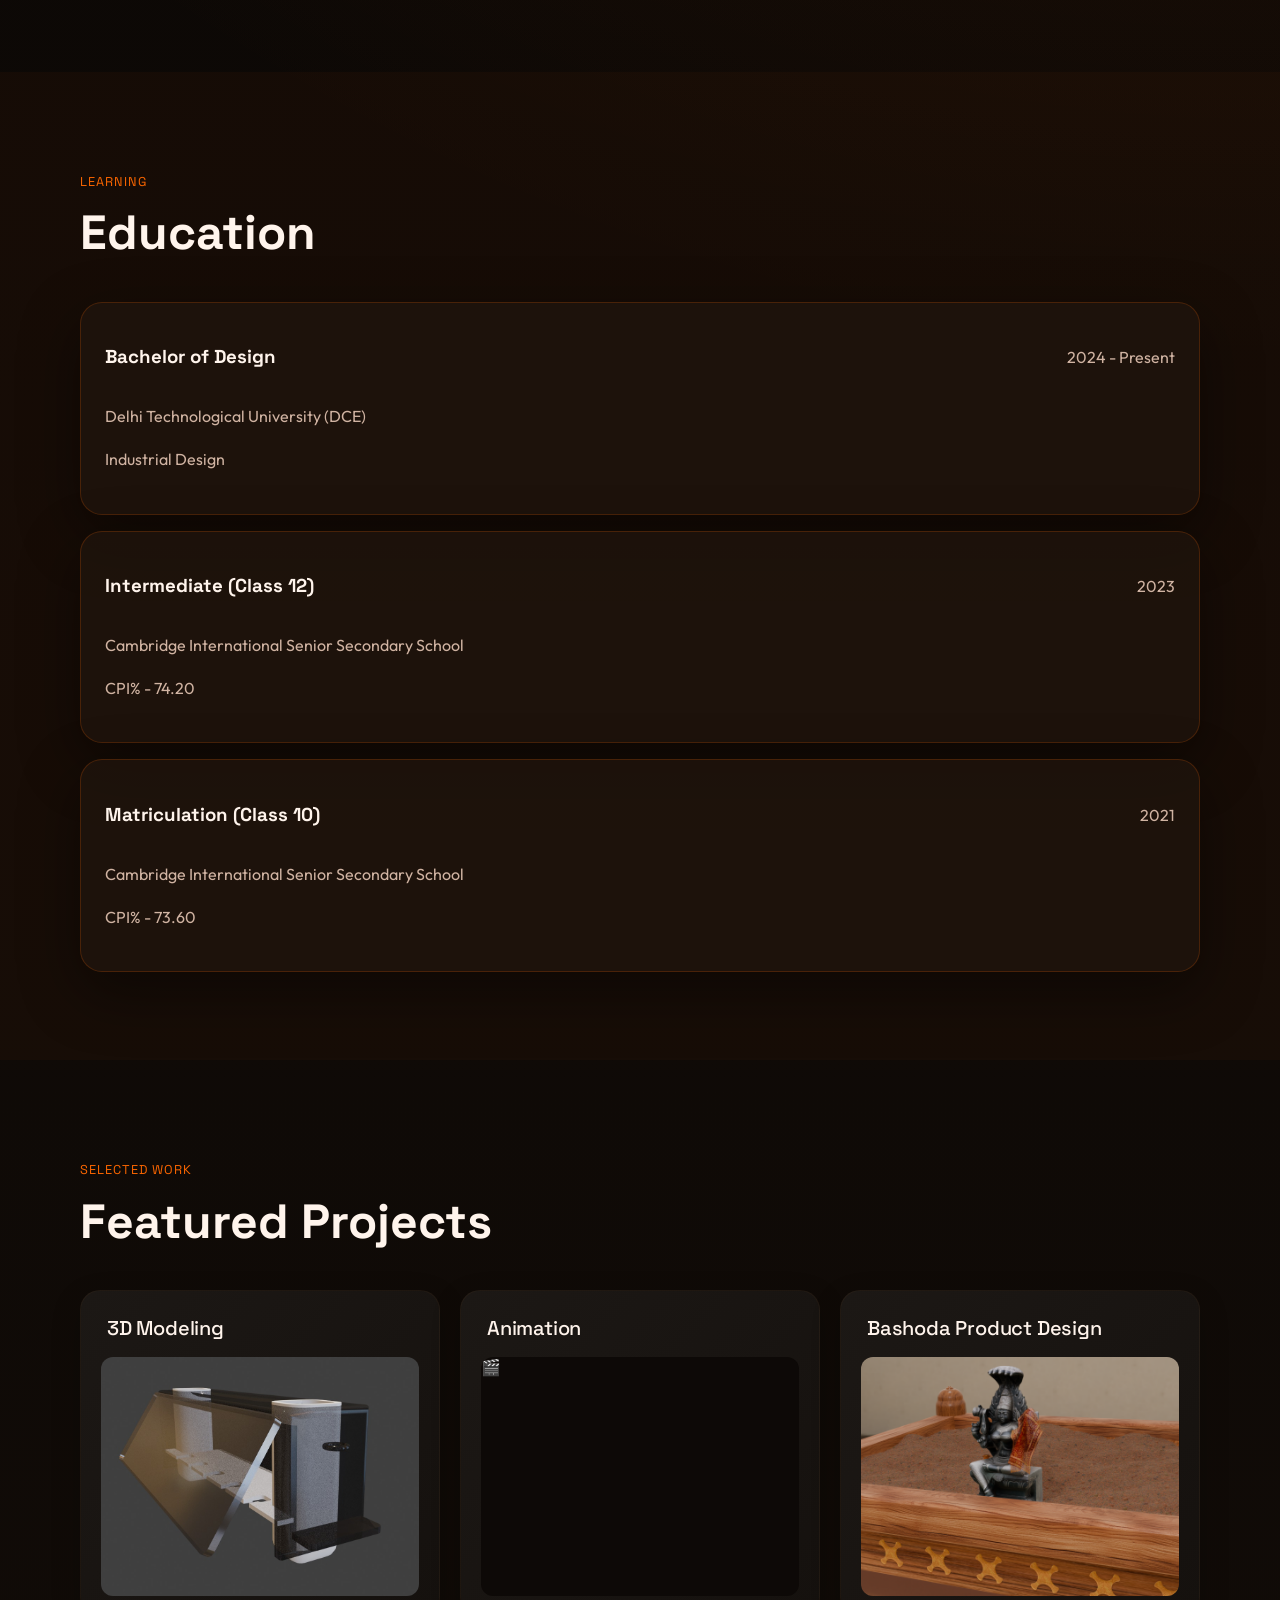
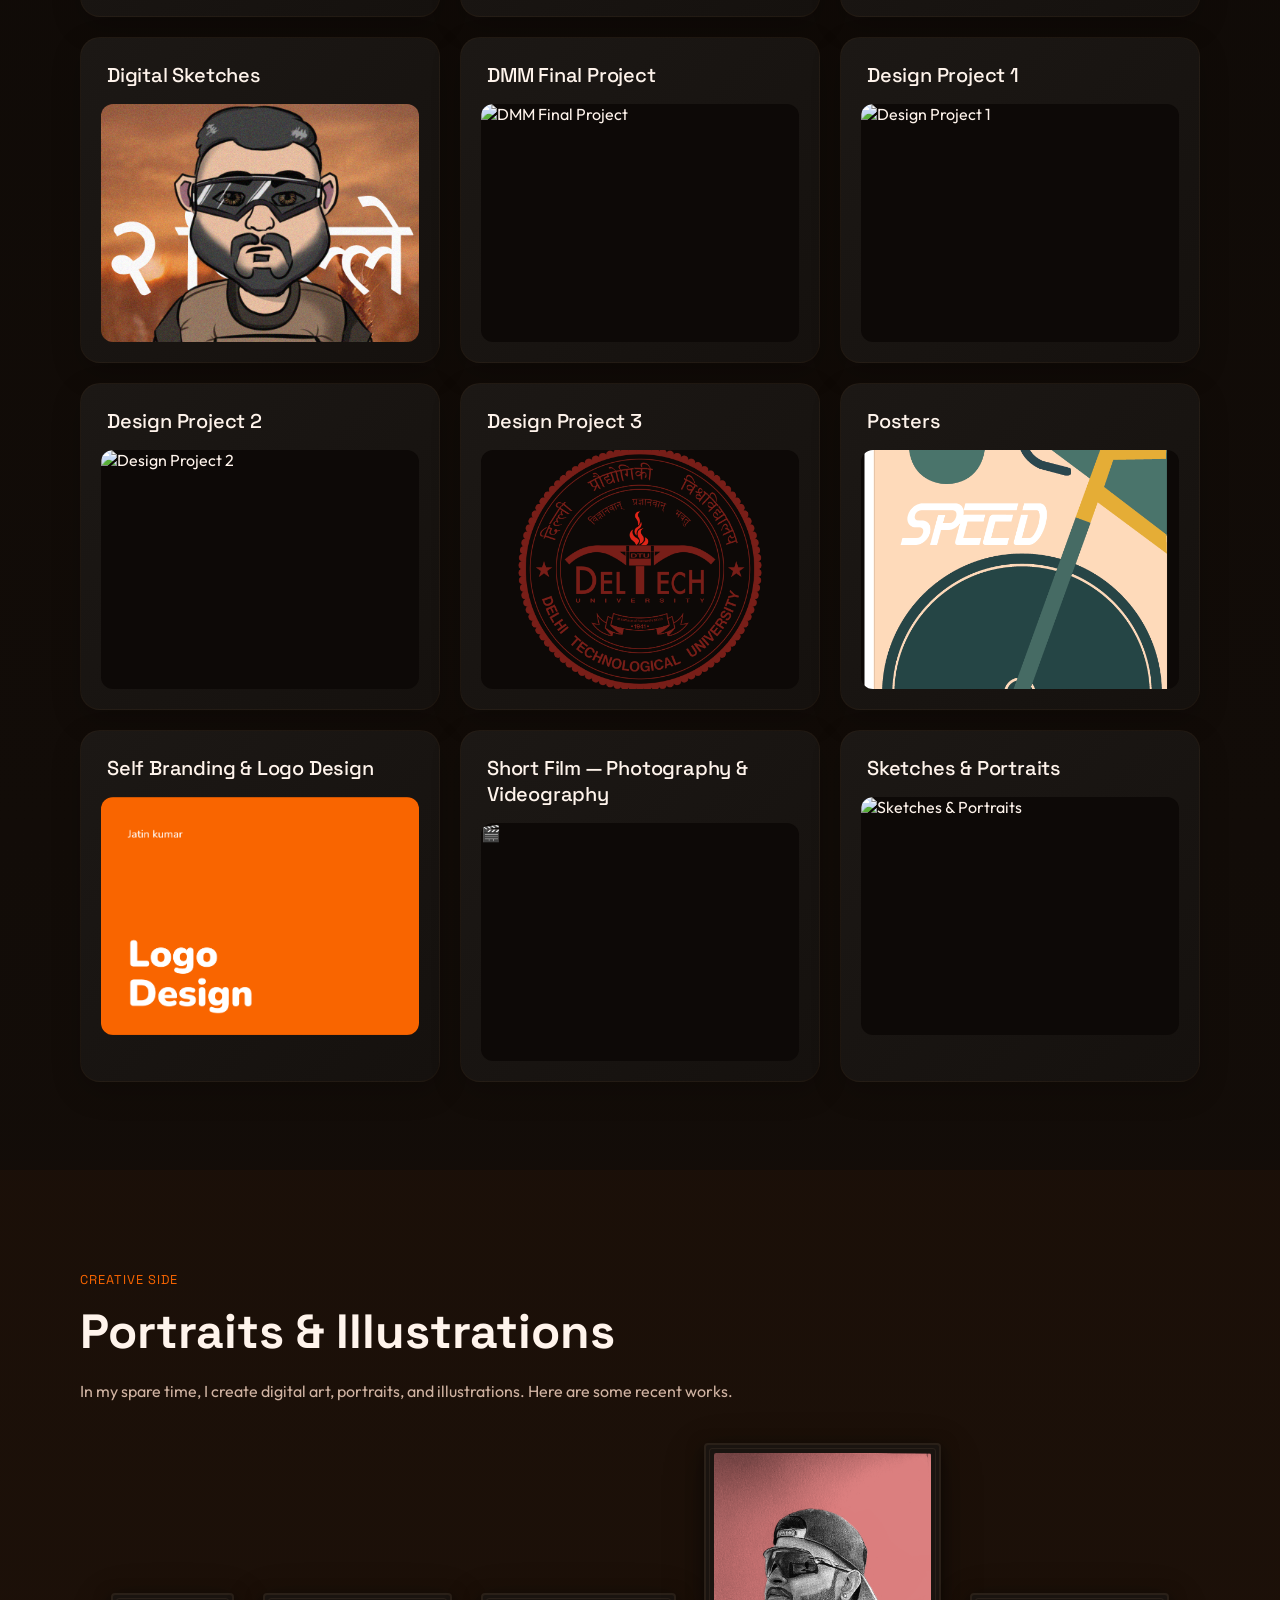
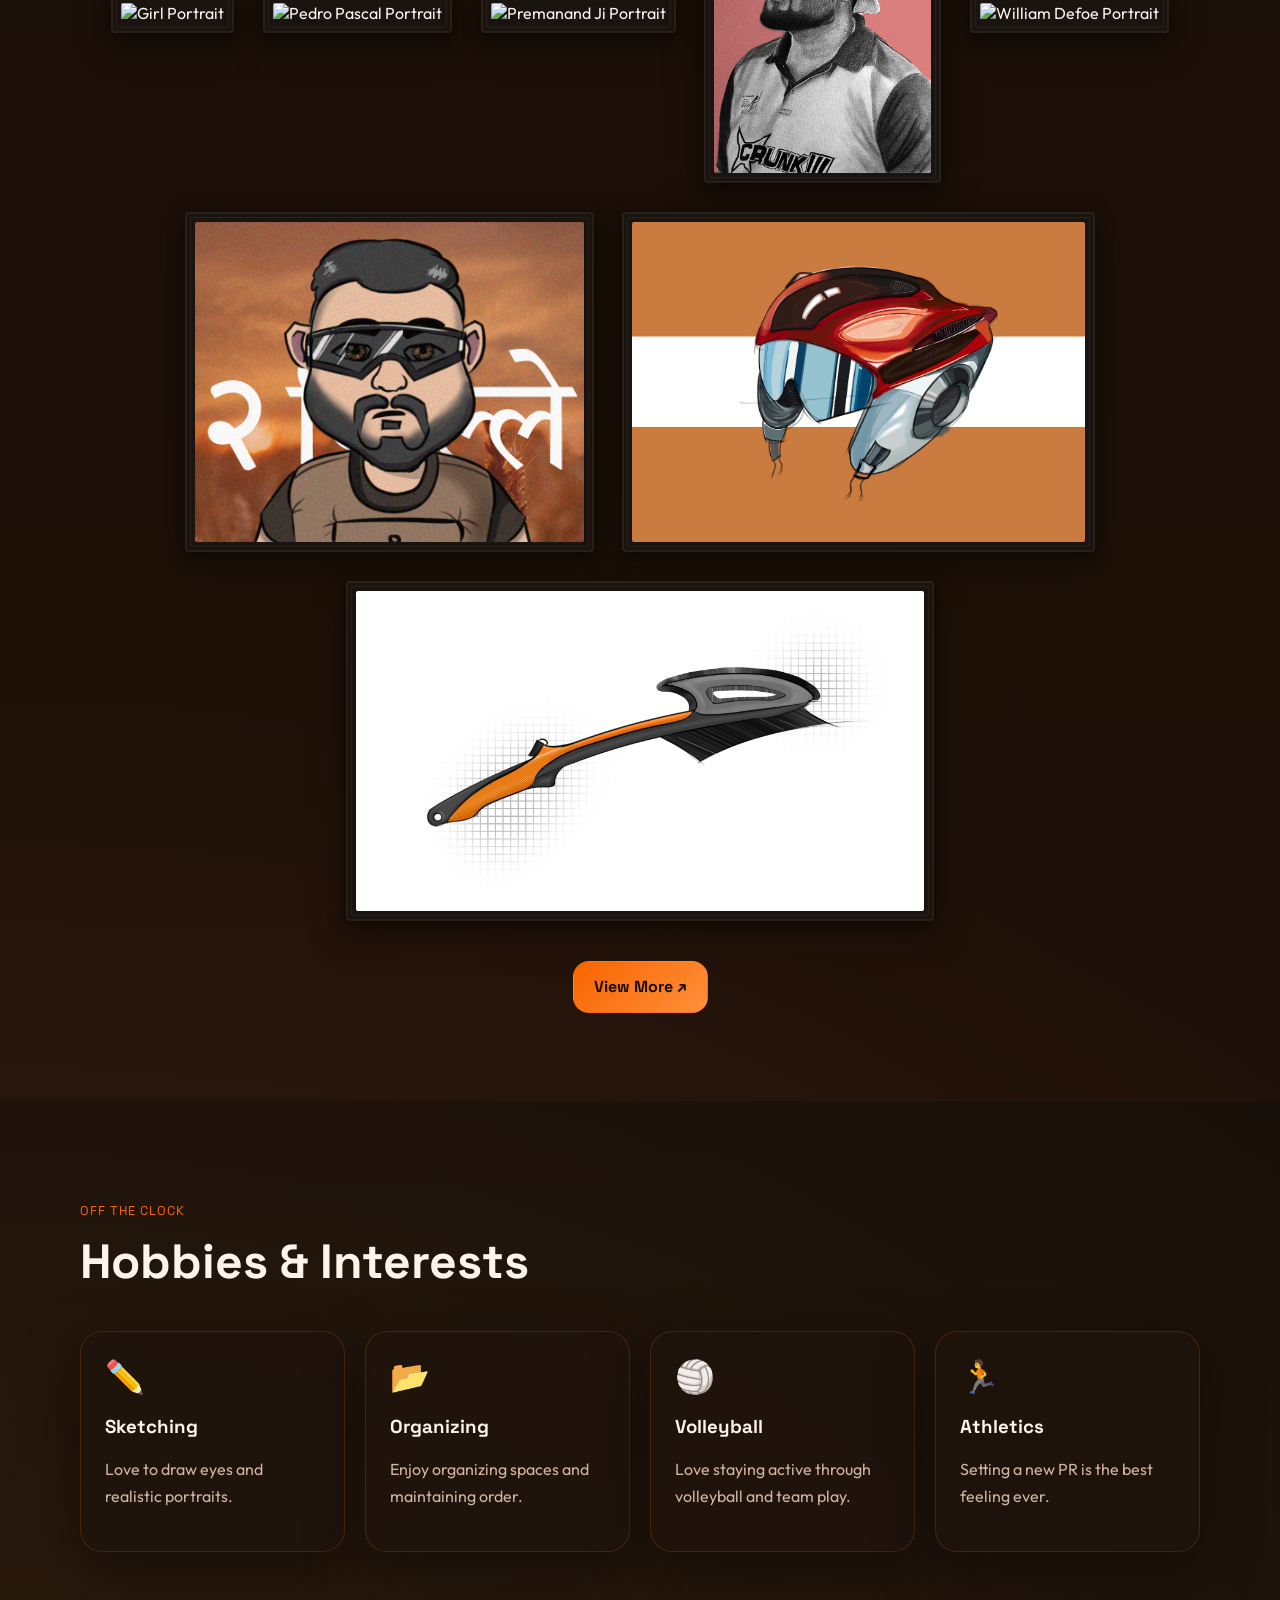
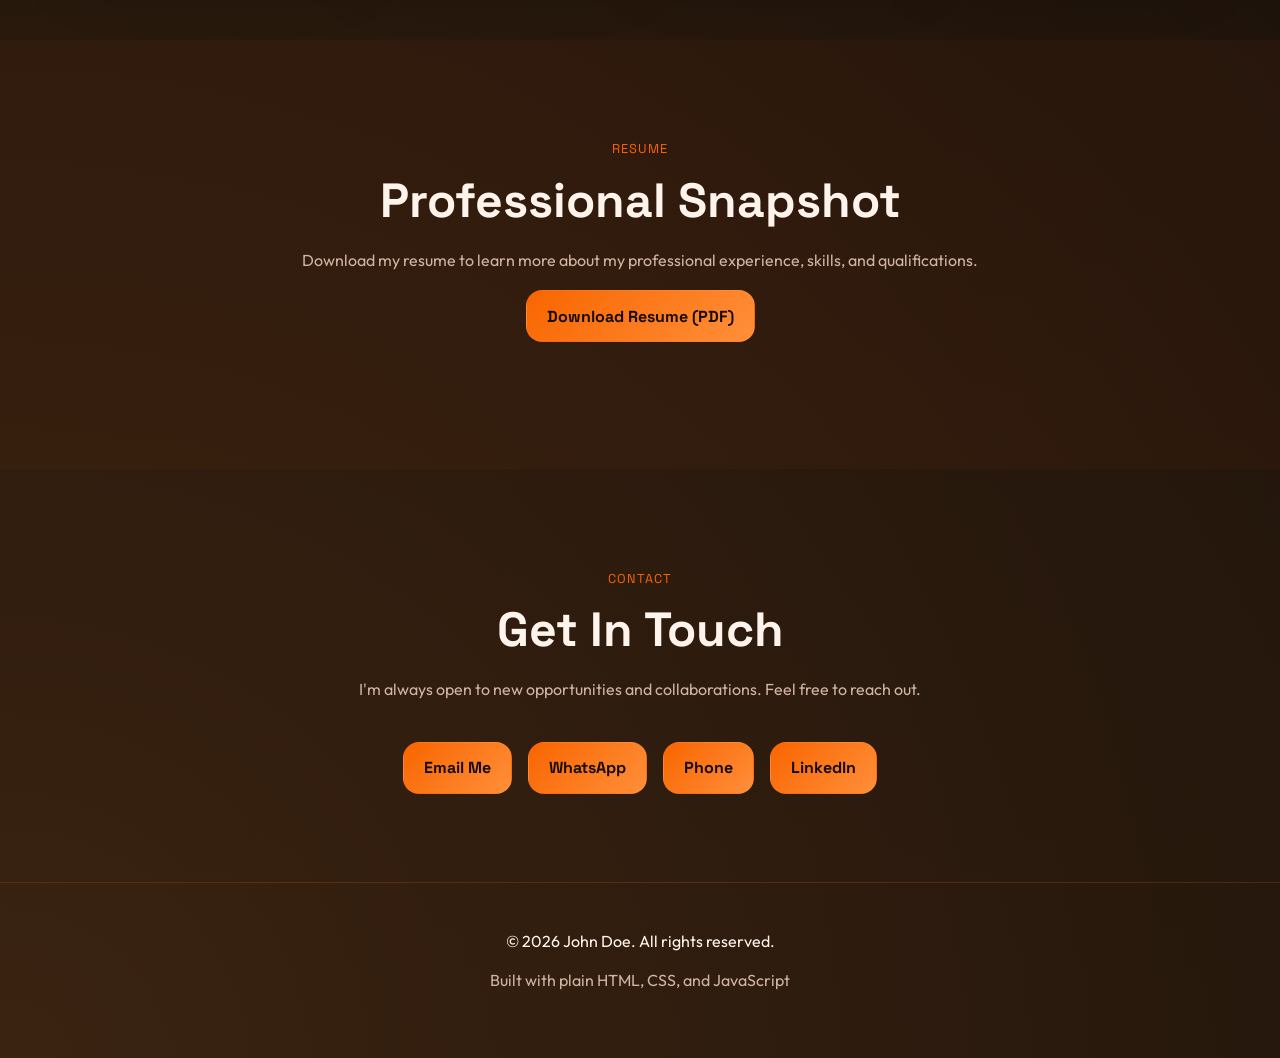
==== commit 465a55b5: "Make skills marquee full width and reverse animation direction" ====
--- a/index.html
+++ b/index.html
@@ -63,8 +63,8 @@
             <p class="section-kicker">Capabilities</p>
             <h2>Skills &amp; Proficiency</h2>
           </div>
-          <div class="skills-shell" id="skills-grid"></div>
         </div>
+        <div class="skills-shell" id="skills-grid"></div>
       </section>
       <section class="section" id="experience">
         <div class="container">
--- a/styles.css
+++ b/styles.css
@@ -112,6 +112,7 @@
 .art-grid { grid-template-columns: repeat(4, minmax(0, 1fr)); }
 .two-up { grid-template-columns: repeat(2, minmax(0, 1fr)); margin-top: 2rem; }
 .skill-card, .education-card, .project-card, .panel, .hobby-card, .art-card { border: 1px solid var(--border); border-radius: var(--radius); background: var(--panel); box-shadow: var(--shadow); }
+
 .skill-card, .education-card, .panel, .hobby-card { padding: 1.5rem; }
 .tag-list { display: flex; flex-wrap: wrap; gap: 0.6rem; margin-top: 1.25rem; }
 .tag { display: inline-flex; padding: 0.45rem 0.75rem; border-radius: 999px; background: rgba(249, 101, 0, 0.1); color: #ffe3cf; font-size: 0.92rem; }
@@ -655,7 +656,6 @@
   position: relative;
   overflow: hidden;
   padding: 0.85rem 0;
-  border-radius: 999px;
 }
 
 .skills-marquee::before,
@@ -749,11 +749,11 @@
 
 @keyframes skill-marquee {
   from {
+    transform: translateX(calc(-50% - 0.55rem));
+  }
+
+  to {
     transform: translateX(0);
-  }
-
-  to {
-    transform: translateX(calc(-50% - 0.55rem));
   }
 }
 
@@ -790,3 +790,44 @@
   object-fit: contain;
   display: block;
 }
+
+/* --- Contact Section Buttons --- */
+.contact-actions {
+  display: flex;
+  flex-wrap: wrap;
+  justify-content: center;
+  align-items: center;
+  gap: 1rem;
+  margin-top: 2rem;
+}
+
+.contact-link {
+  display: inline-block;
+  padding: 0.8rem 1.8rem;
+  border-radius: 8px;
+  background: rgba(255, 255, 255, 0.05);
+  color: var(--text-muted);
+  text-decoration: none;
+  font-family: var(--font-mono);
+  font-size: 0.9rem;
+  transition: all 0.3s ease;
+  border: 1px solid rgba(255, 255, 255, 0.1);
+}
+
+.contact-link:hover {
+  background: rgba(255, 255, 255, 0.1);
+  color: var(--text);
+  transform: translateY(-2px);
+}
+
+.contact-link.primary {
+  background: var(--primary);
+  color: #fff;
+  border-color: var(--primary);
+  font-weight: 600;
+}
+
+.contact-link.primary:hover {
+  background: var(--primary-light);
+  box-shadow: 0 4px 12px rgba(255, 143, 58, 0.3);
+}
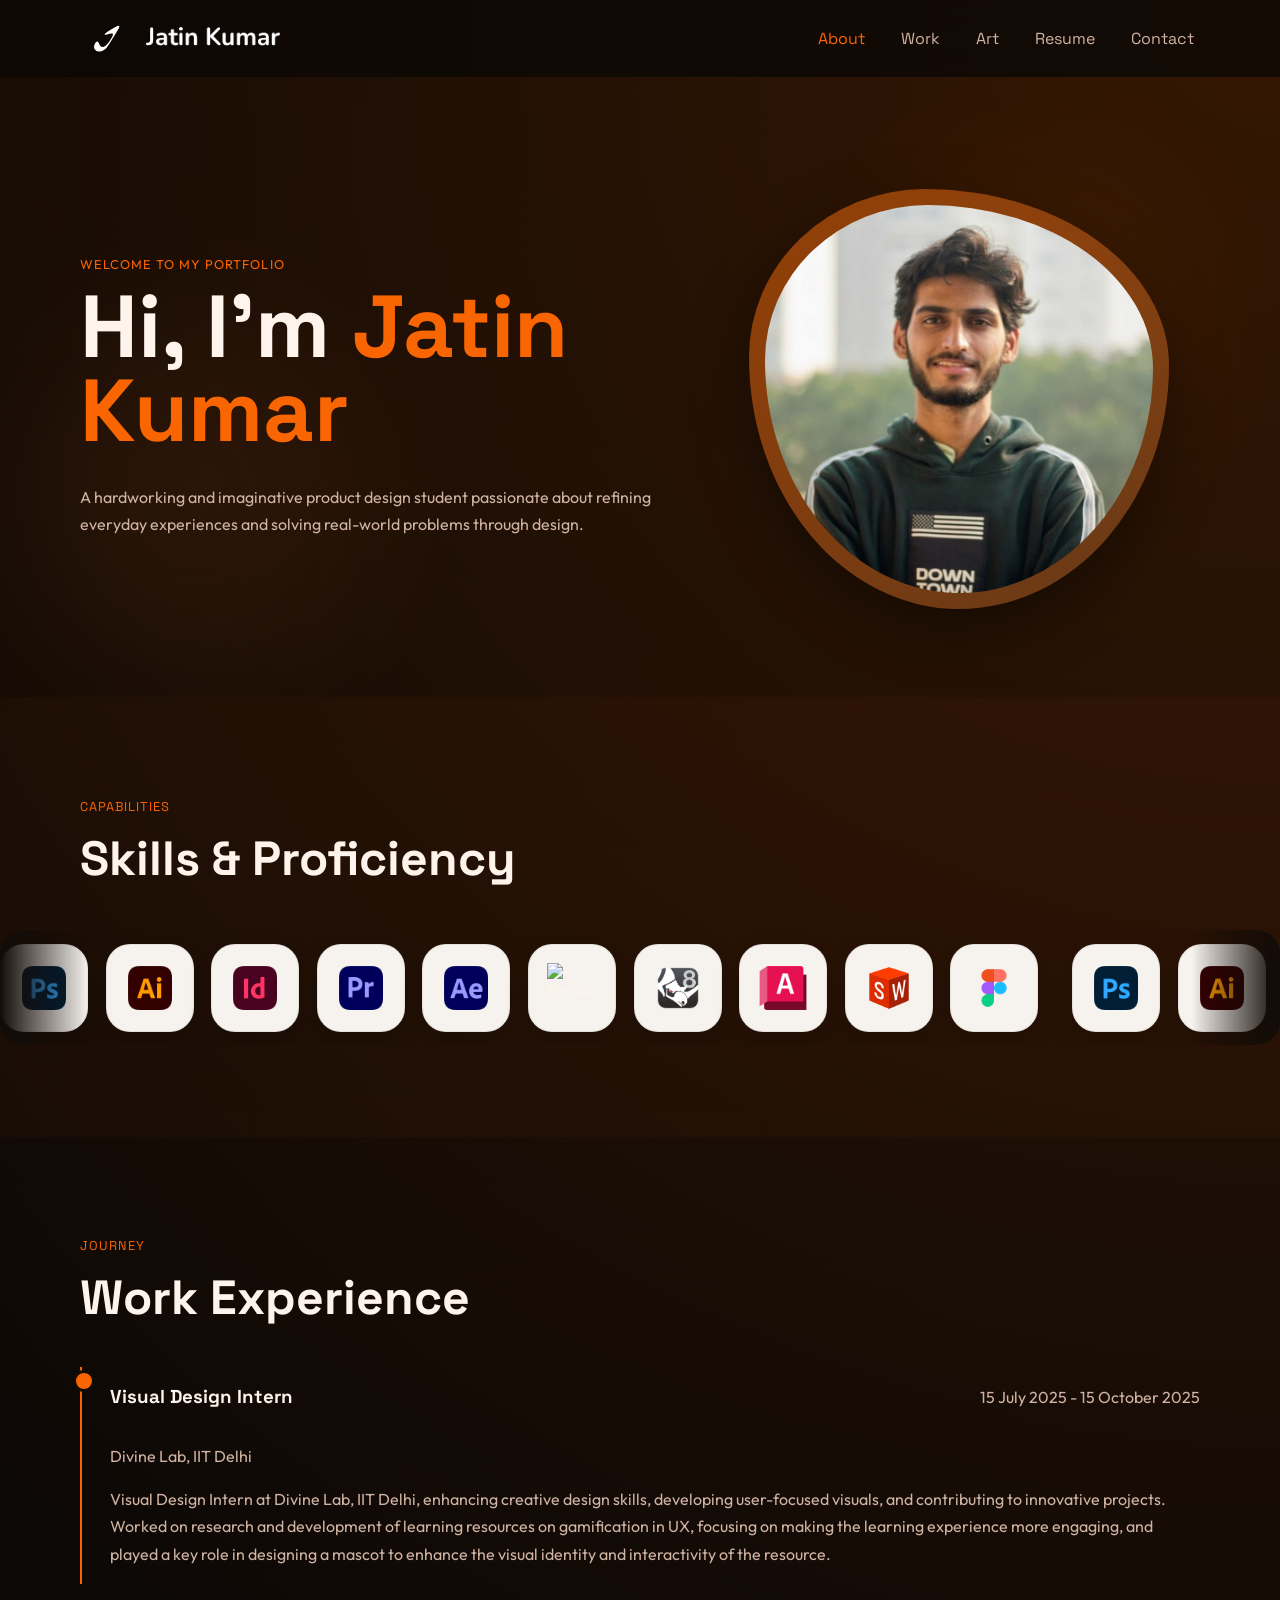
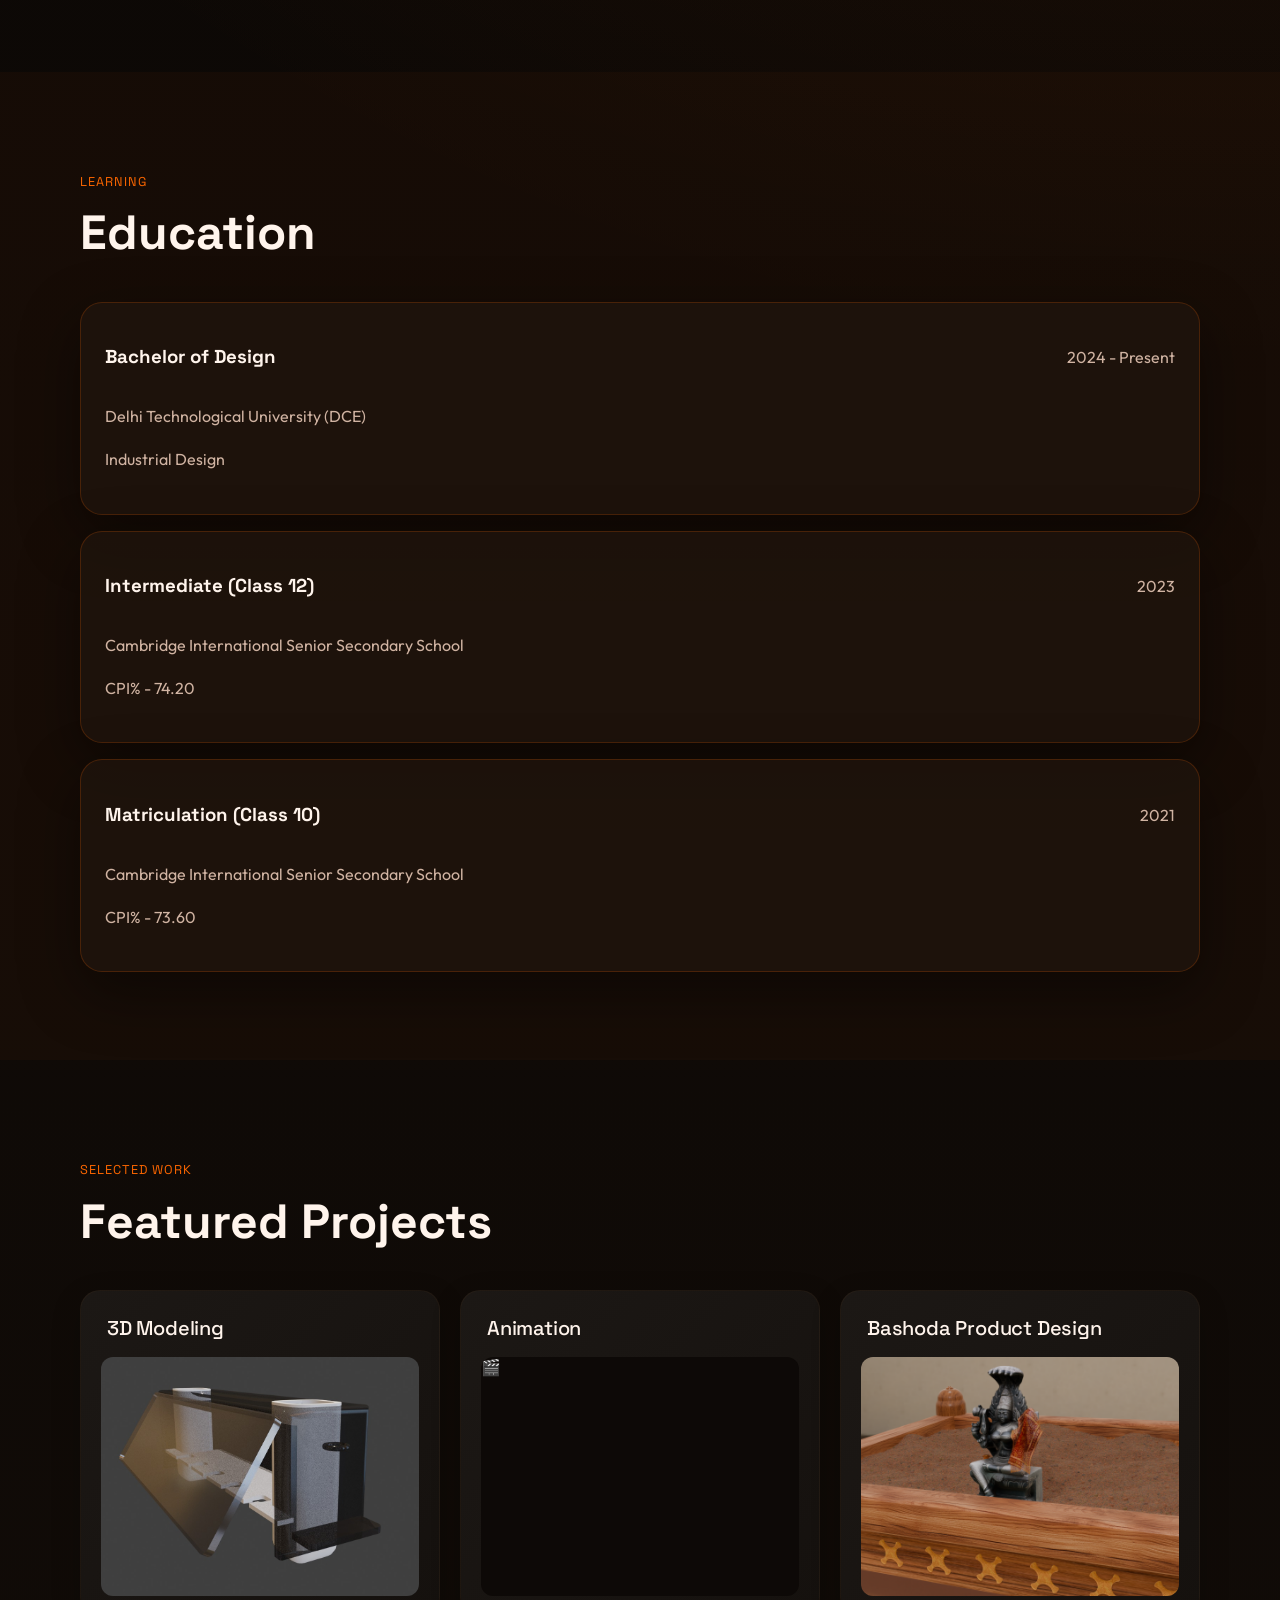
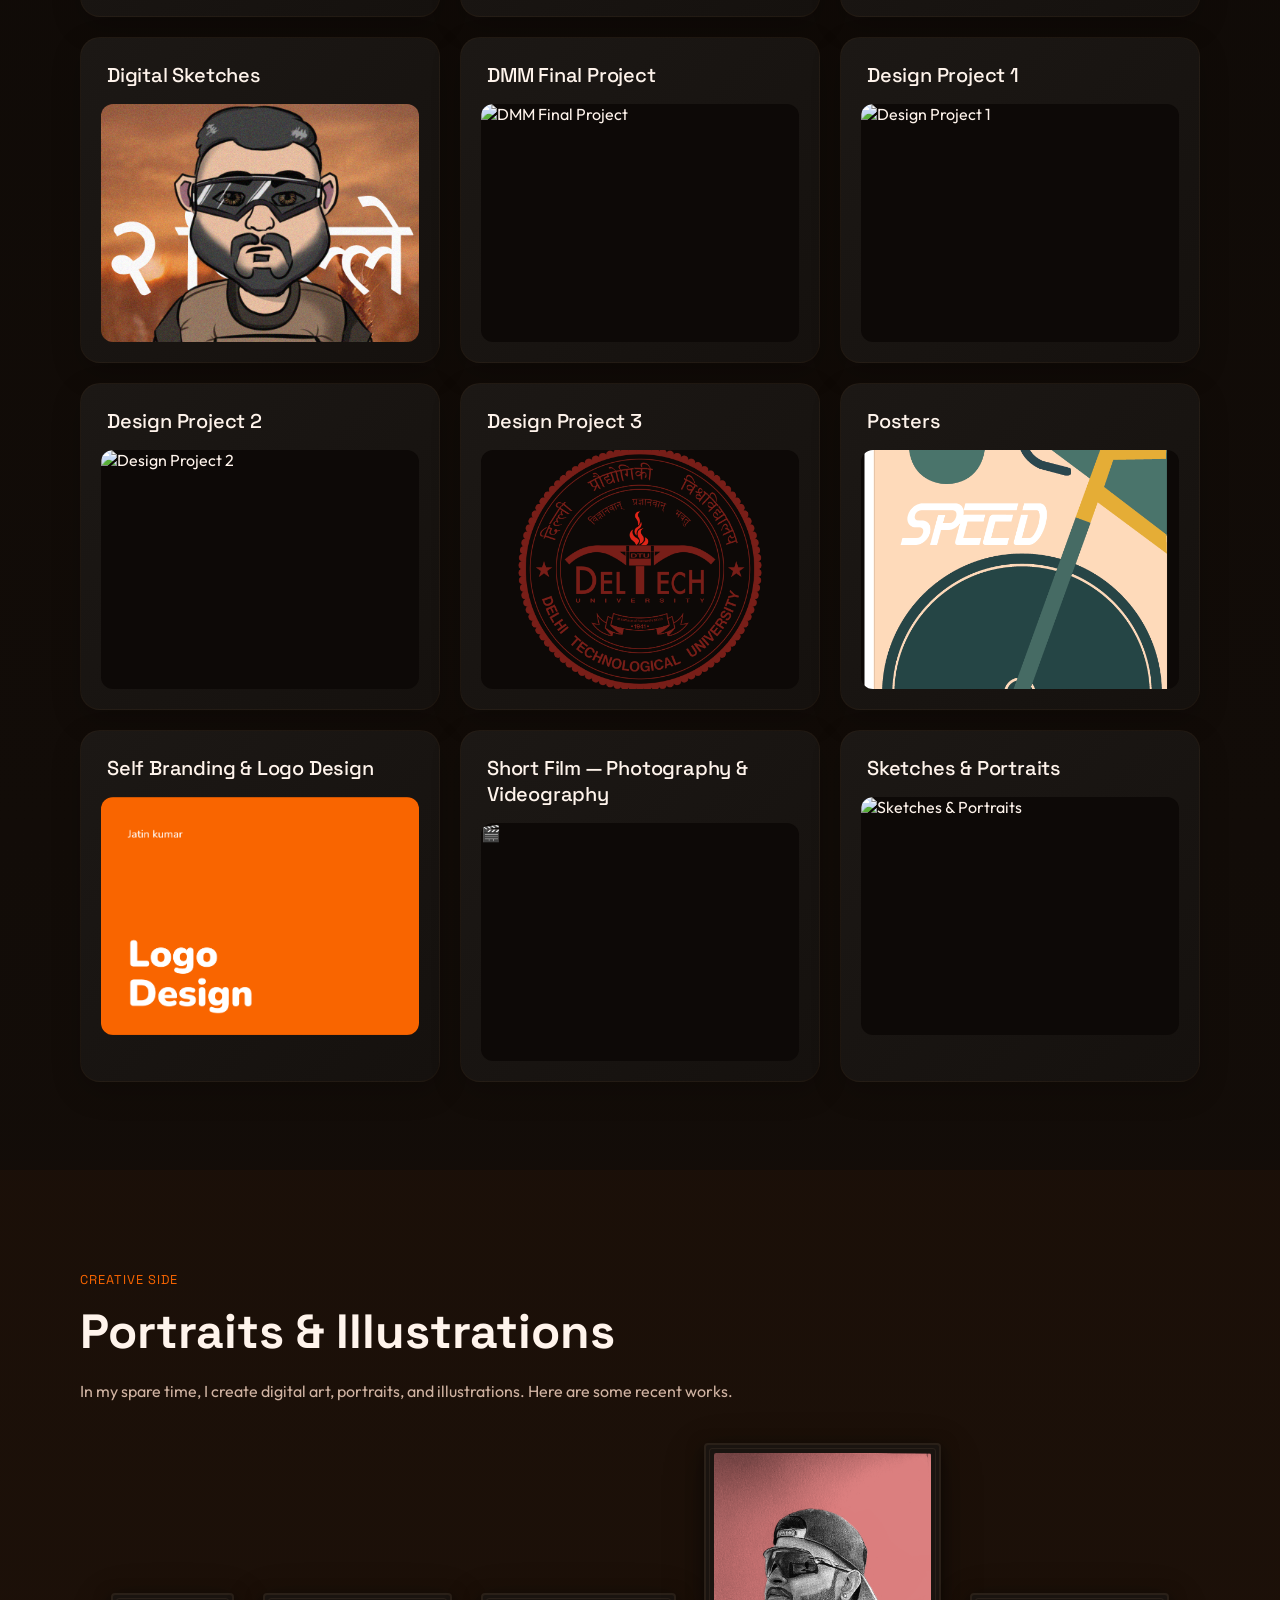
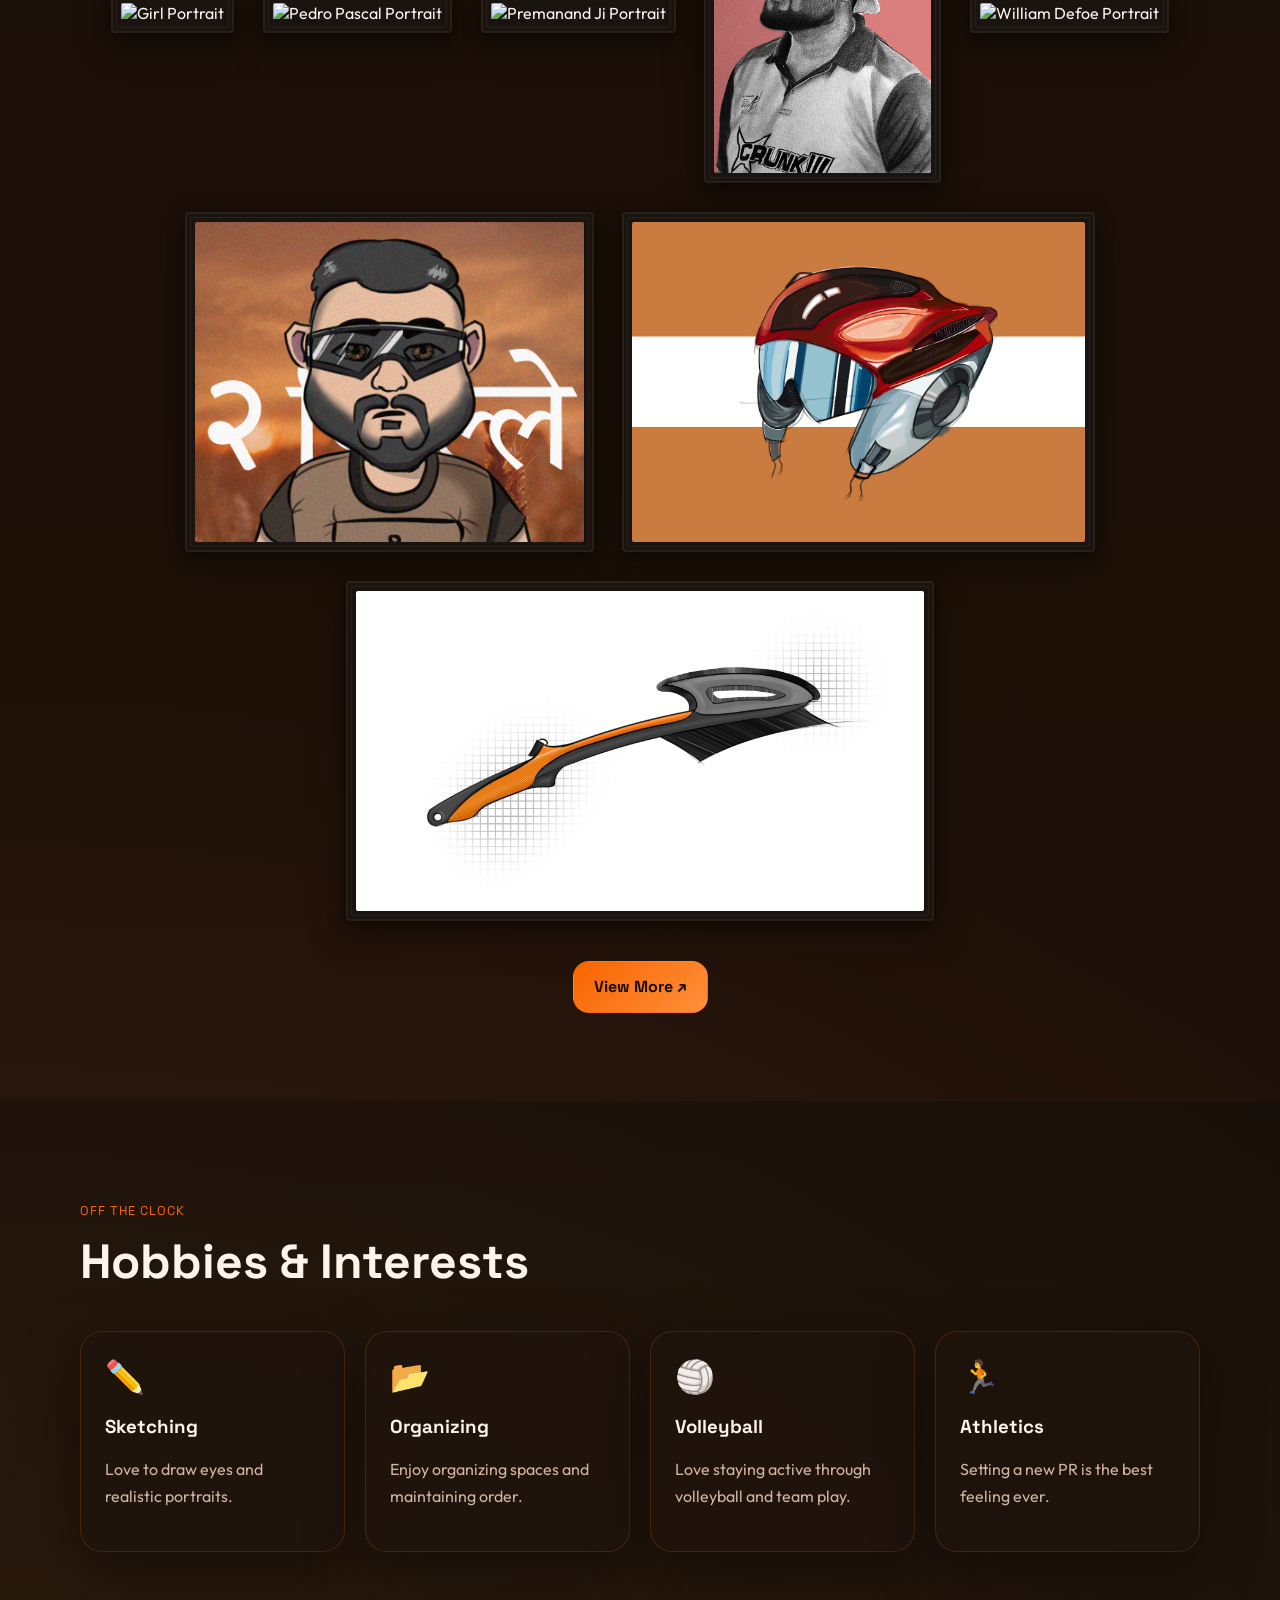
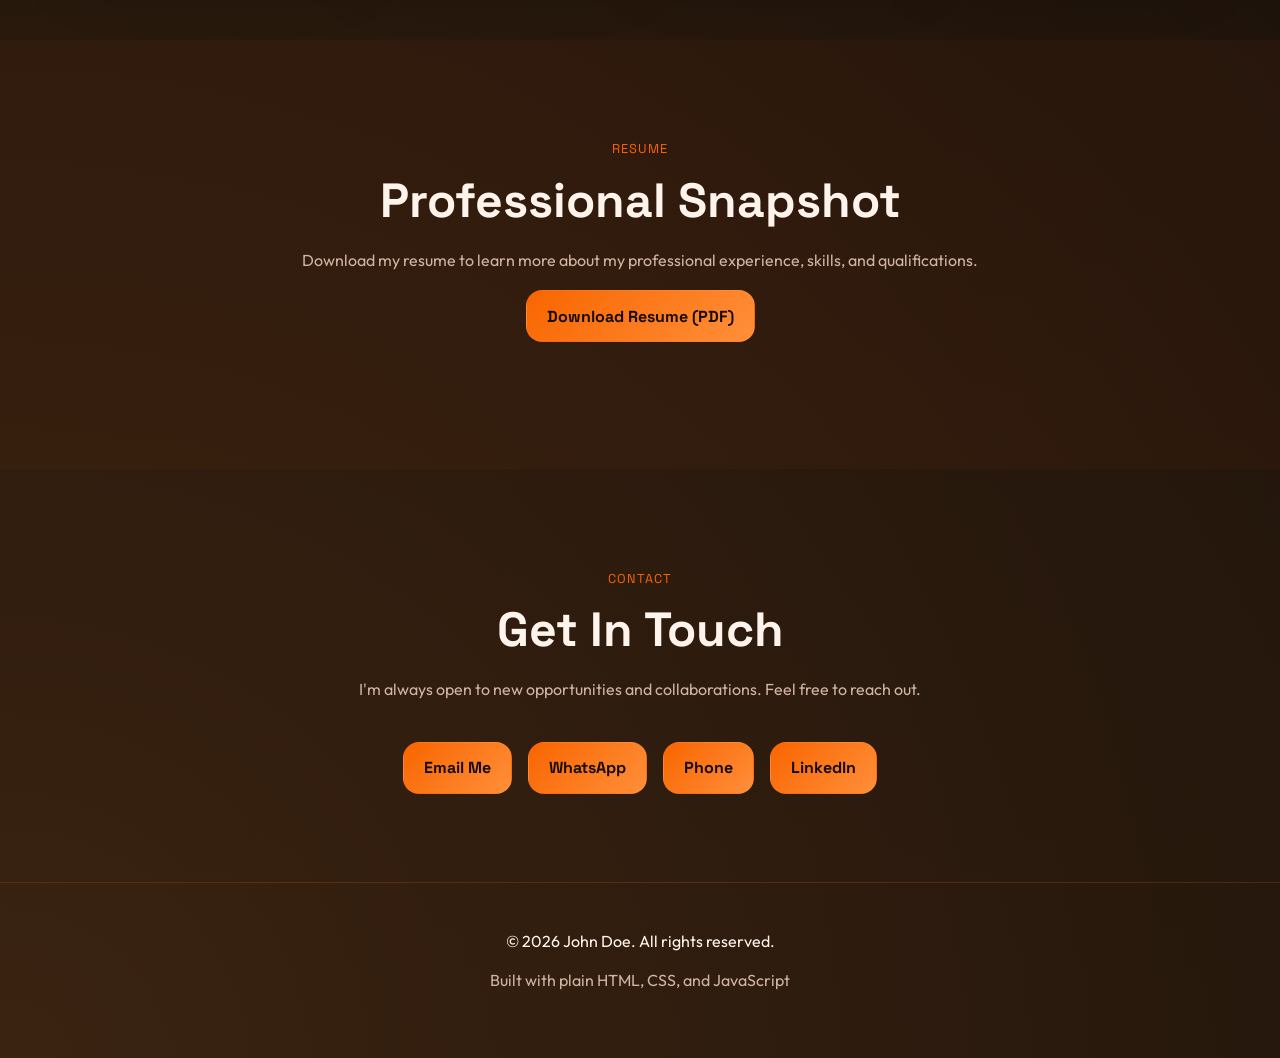
==== commit 11ad96cb: "Remove Industrial Designer text from hero section per user request" ====
--- a/index.html
+++ b/index.html
@@ -47,7 +47,6 @@
           <div class="hero-copy reveal">
             <p class="eyebrow" id="hero-tagline">Welcome to my portfolio</p>
             <h1 class="hero-title">Hi, I'm <span id="hero-name">John Doe</span></h1>
-            <p class="hero-subtitle" id="hero-title">Full Stack Developer &amp; Creative Designer</p>
             <div class="hero-bio" id="hero-bio"></div>
           </div>
           <div class="hero-visual reveal">
--- a/styles.css
+++ b/styles.css
@@ -682,10 +682,15 @@
 .skills-track {
   display: flex;
   align-items: center;
-  gap: 1.1rem;
   width: max-content;
   animation: skill-marquee 36s linear infinite;
   will-change: transform;
+}
+
+.skills-row {
+  display: flex;
+  gap: 1.1rem;
+  padding-right: 1.1rem;
 }
 
 .skills-marquee:hover .skills-track {
@@ -749,7 +754,7 @@
 
 @keyframes skill-marquee {
   from {
-    transform: translateX(calc(-50% - 0.55rem));
+    transform: translateX(calc(-100% / 6));
   }
 
   to {
@@ -767,8 +772,12 @@
     width: 40px;
   }
 
+  .skills-row {
+    gap: 0.75rem;
+    padding-right: 0.75rem;
+  }
+
   .skills-track {
-    gap: 0.75rem;
     animation-duration: 30s;
   }
 
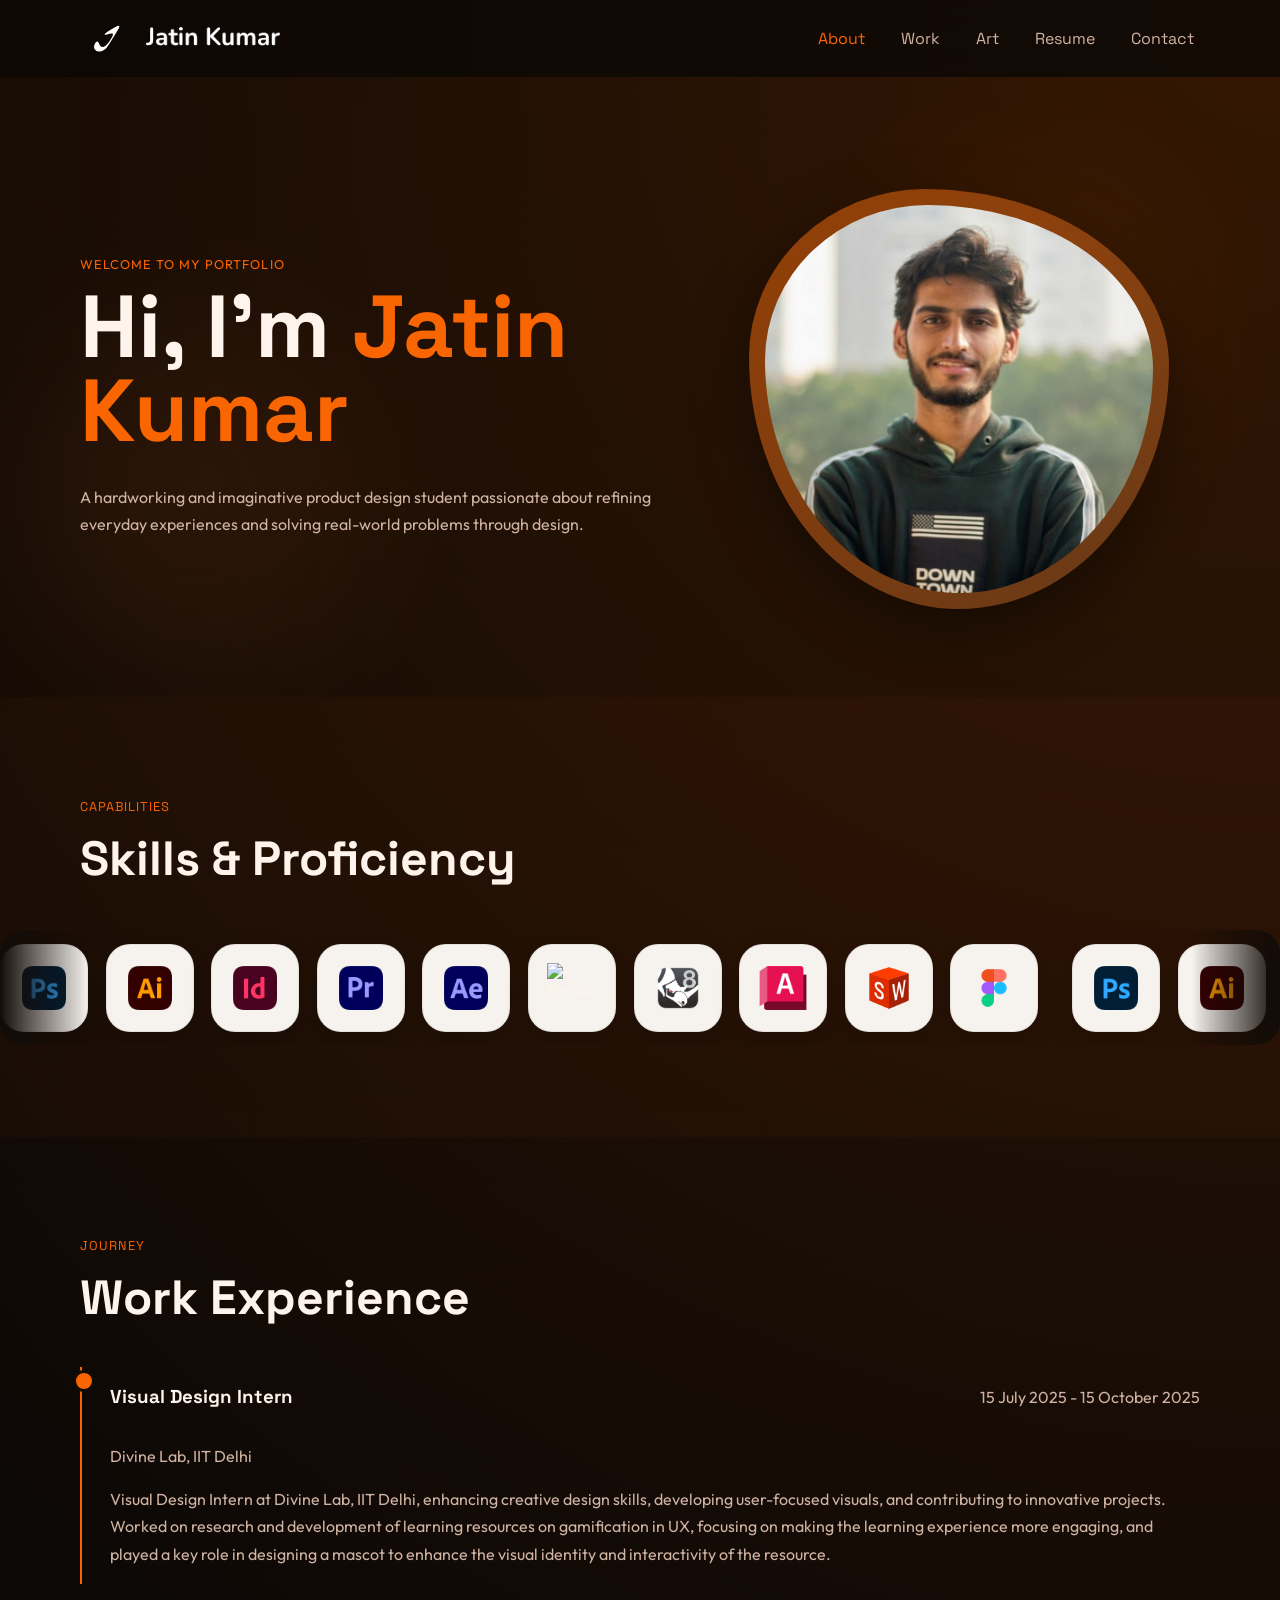
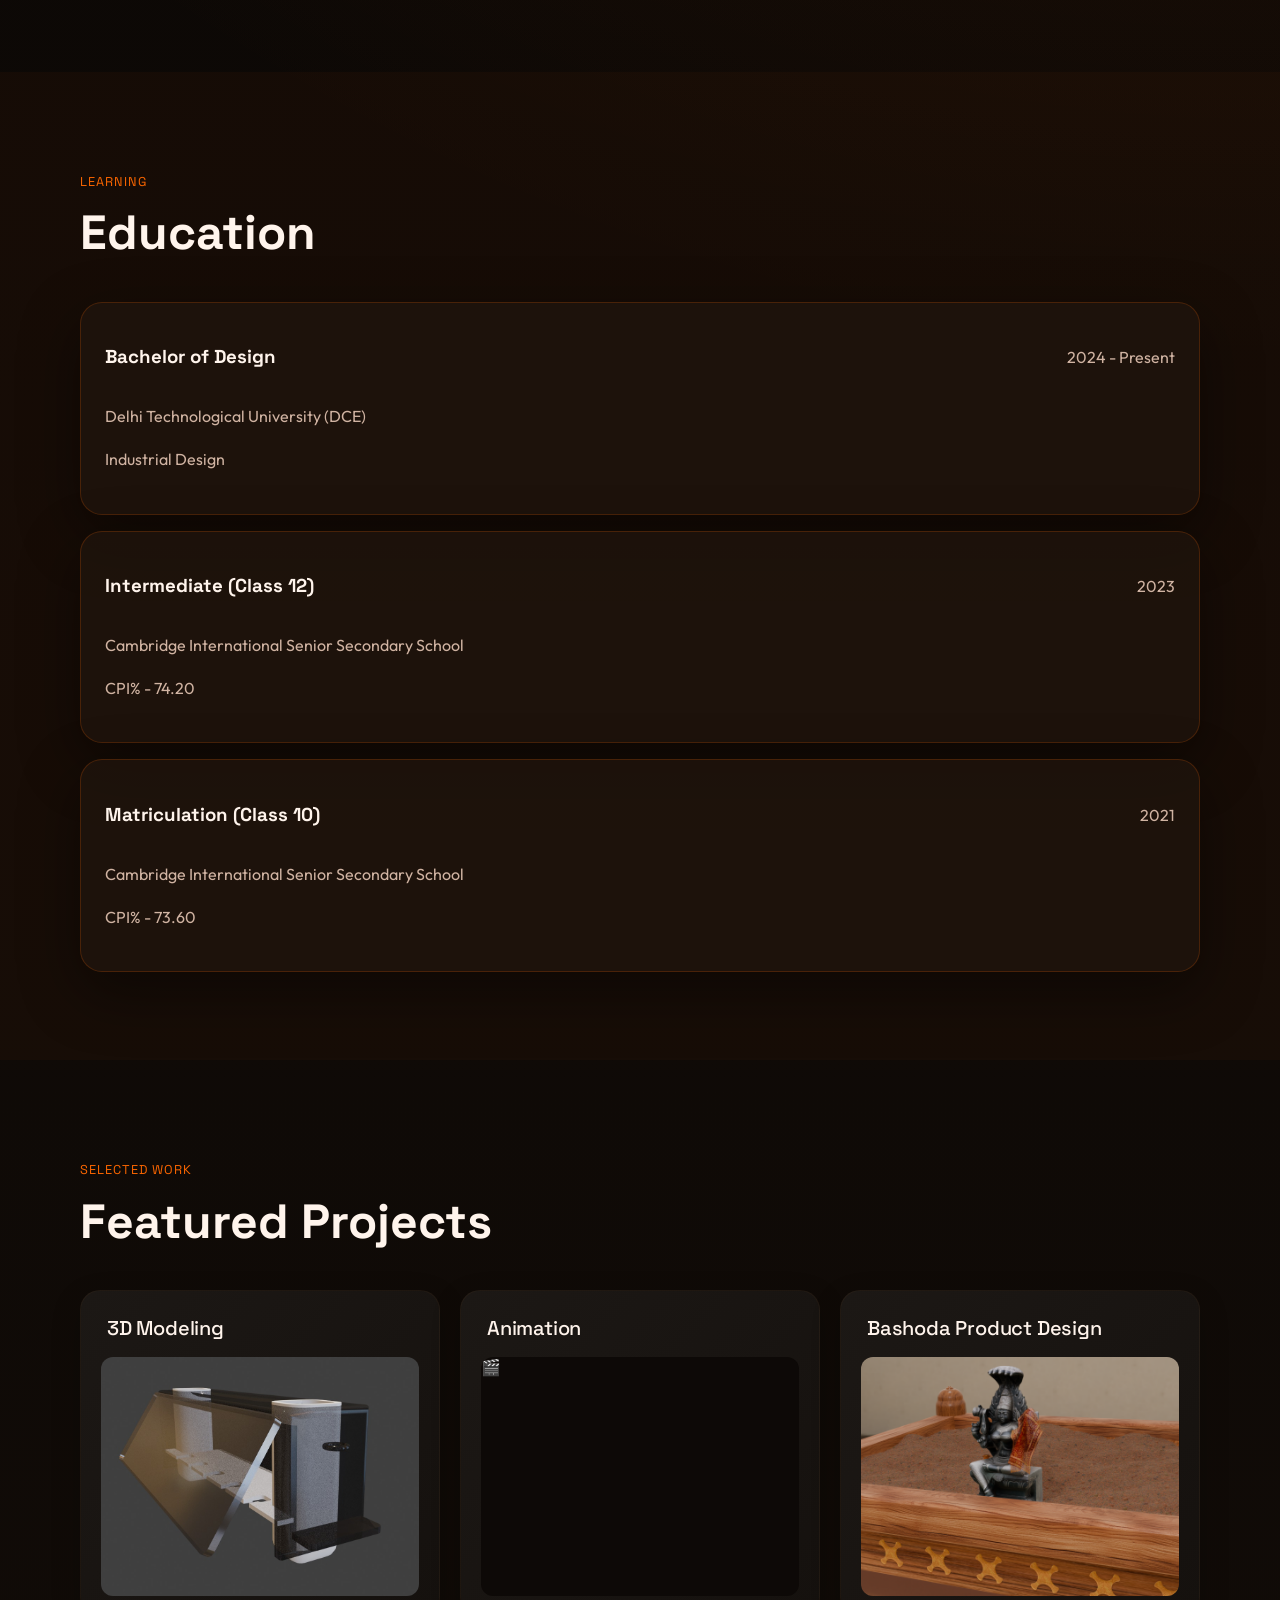
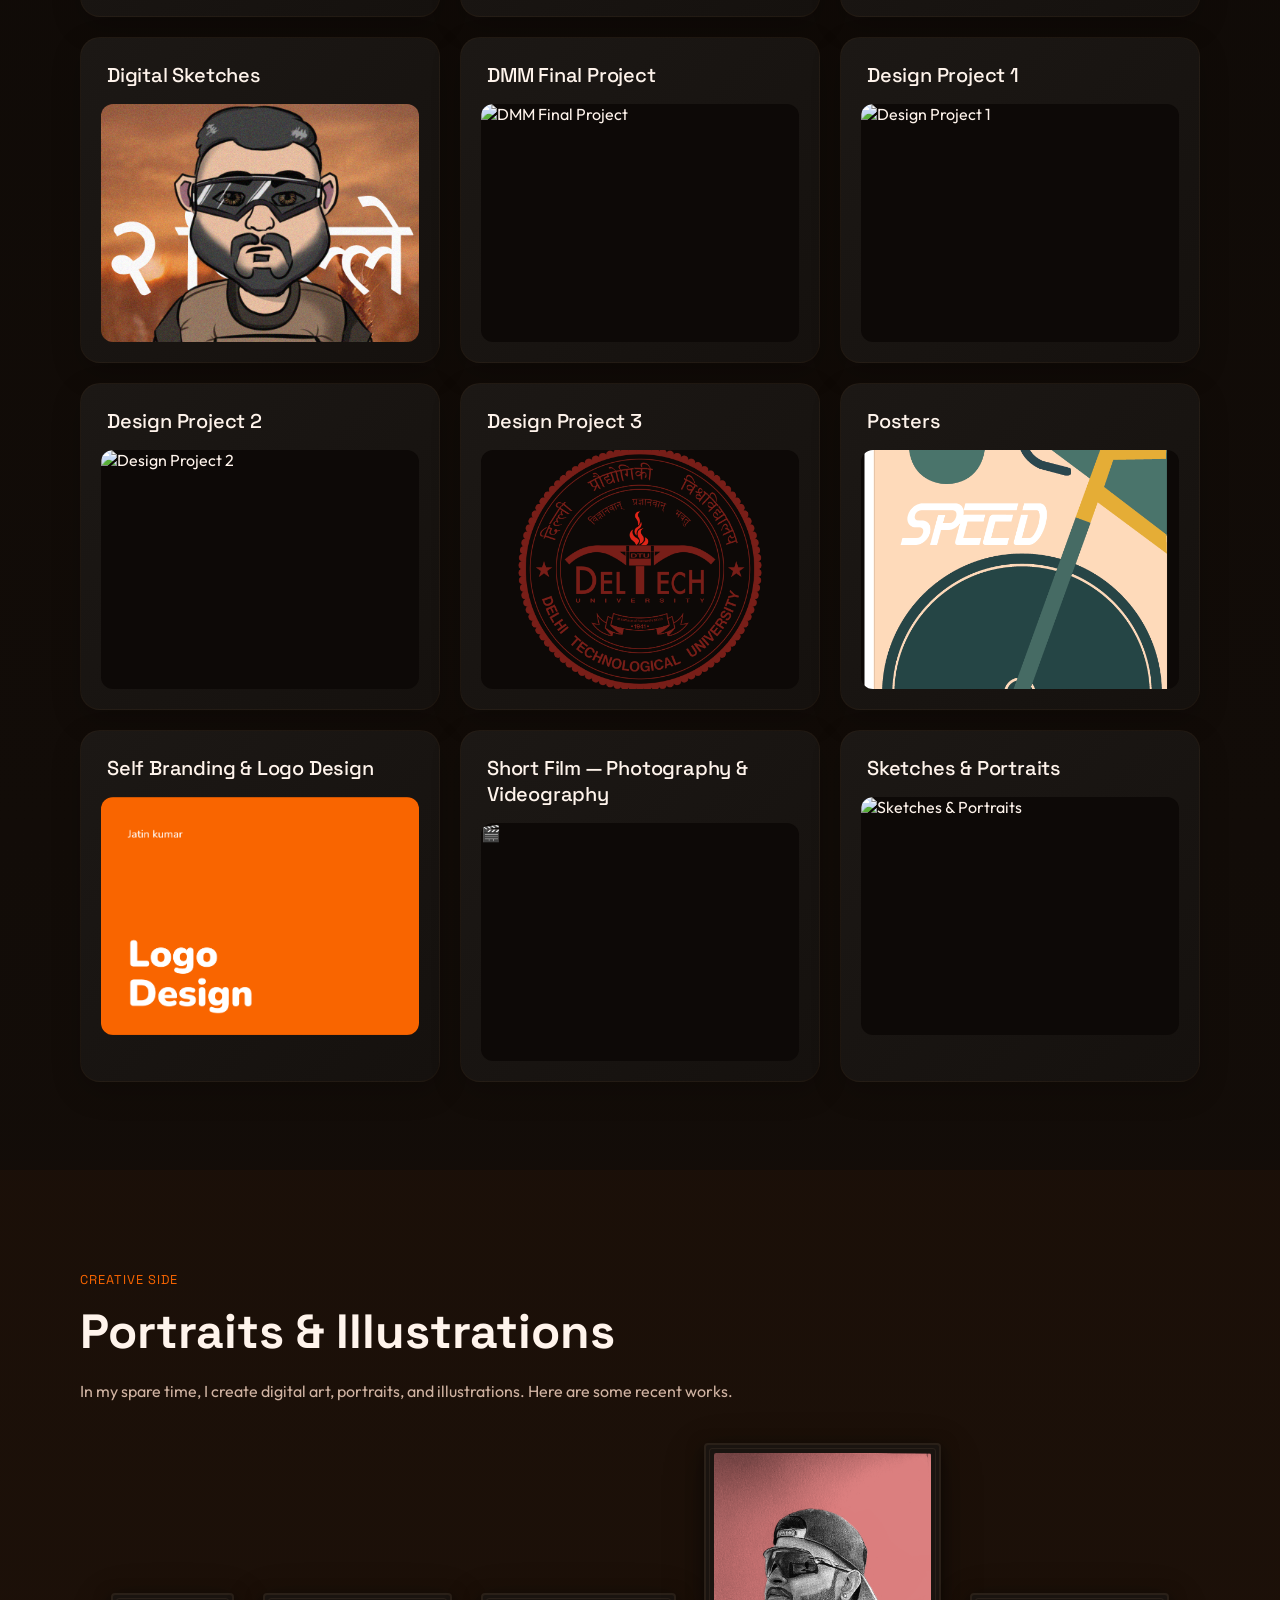
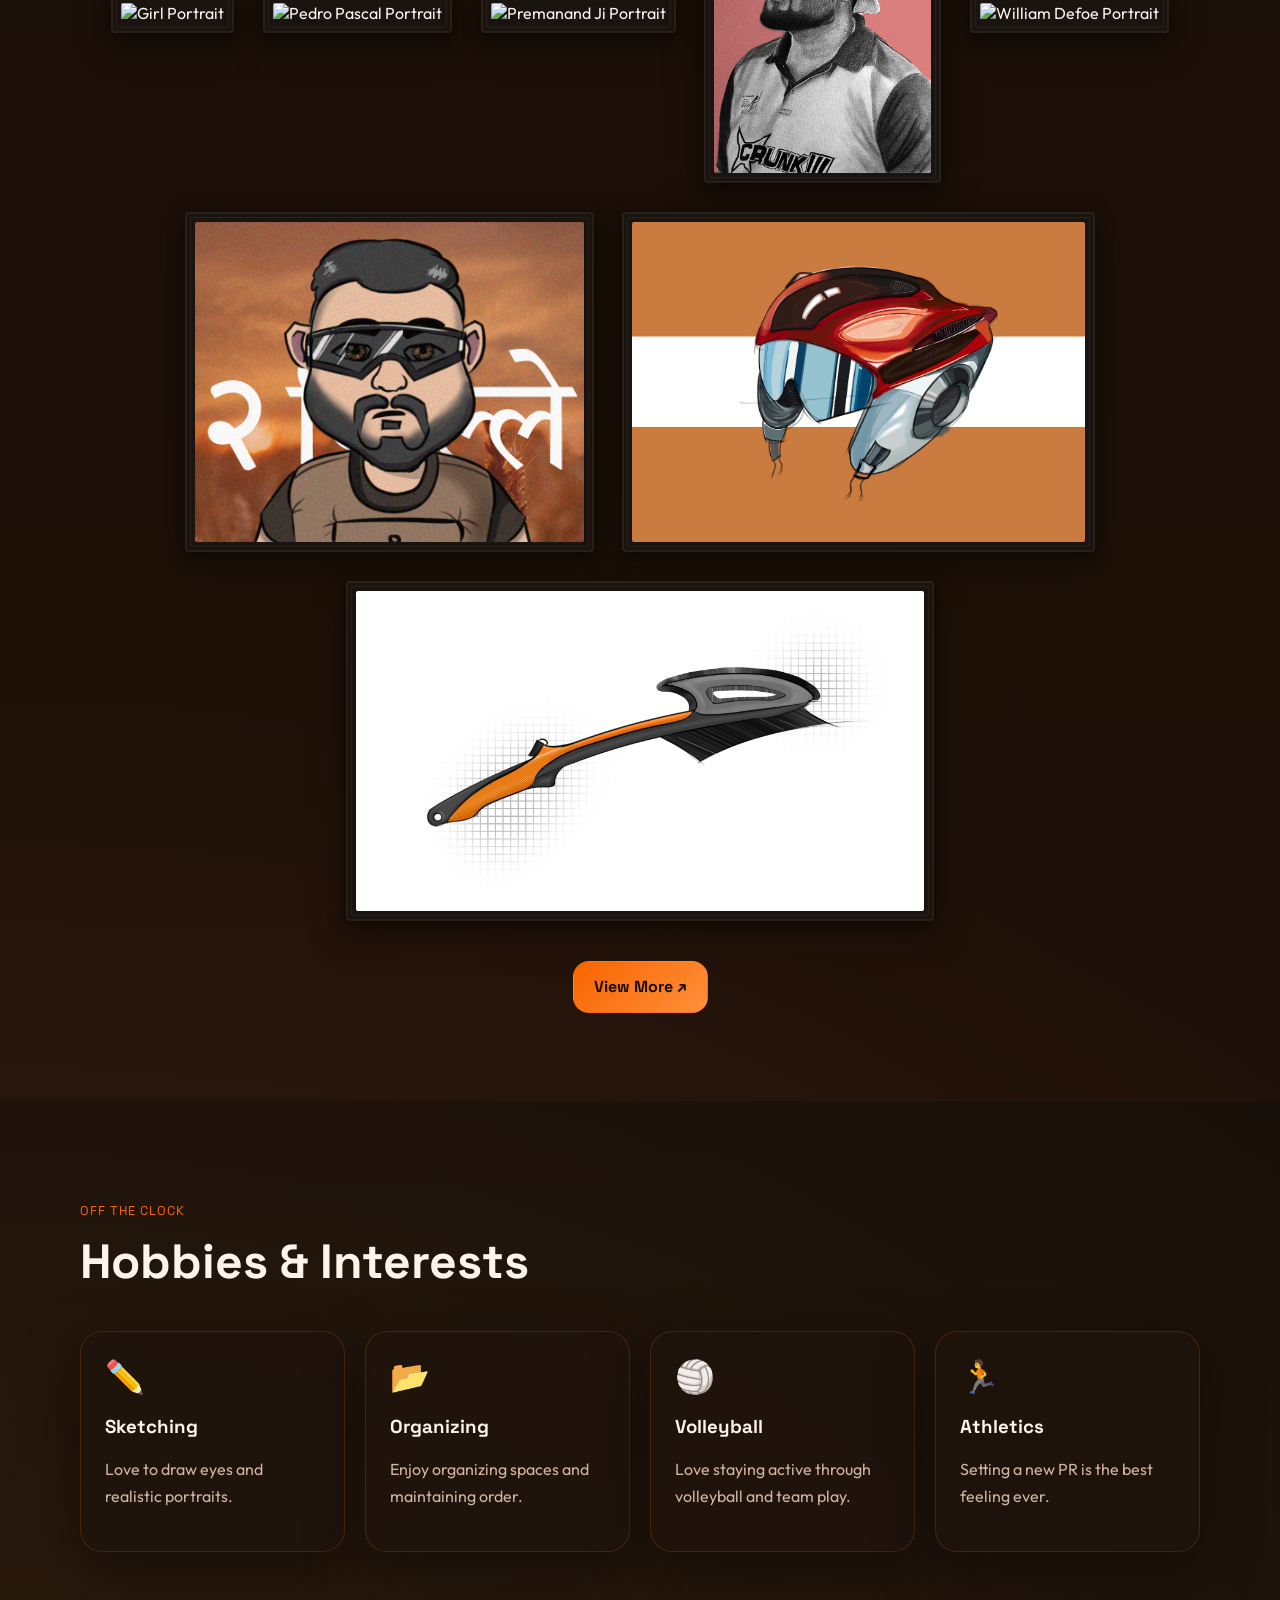
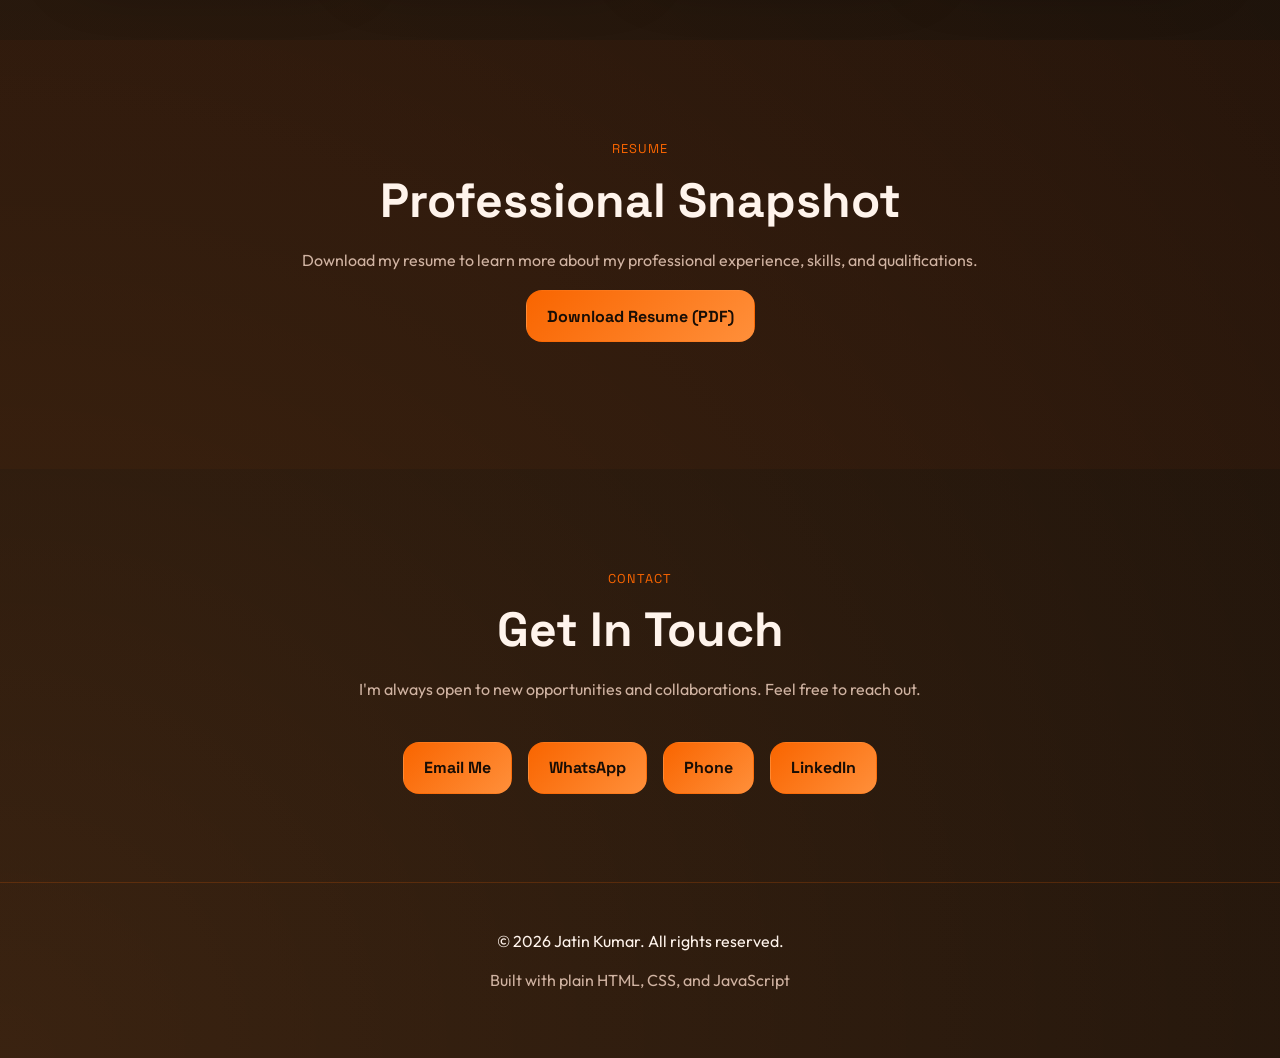
==== commit 786a5bb3: "Update footer and generic hero placeholders to Jatin Kumar" ====
--- a/index.html
+++ b/index.html
@@ -46,7 +46,7 @@
         <div class="container hero-grid">
           <div class="hero-copy reveal">
             <p class="eyebrow" id="hero-tagline">Welcome to my portfolio</p>
-            <h1 class="hero-title">Hi, I'm <span id="hero-name">John Doe</span></h1>
+            <h1 class="hero-title">Hi, I'm <span id="hero-name">Jatin Kumar</span></h1>
             <div class="hero-bio" id="hero-bio"></div>
           </div>
           <div class="hero-visual reveal">
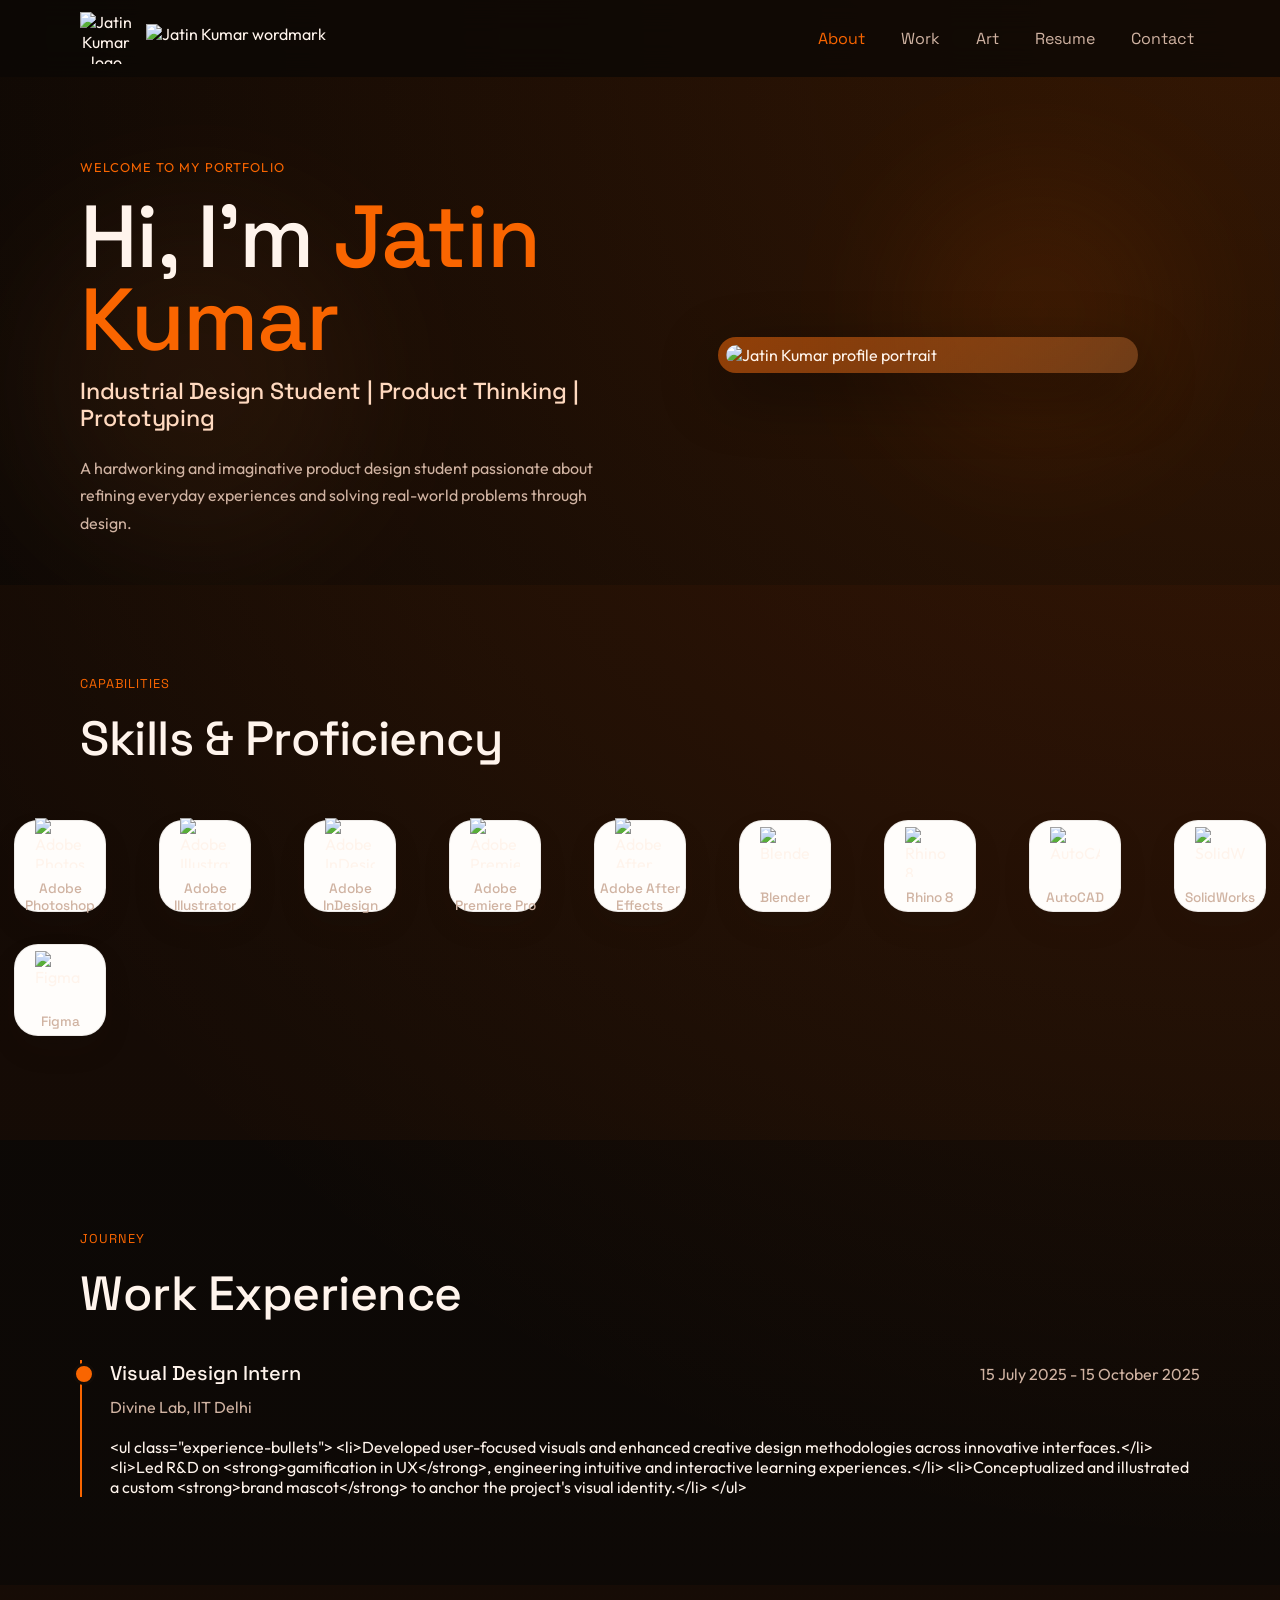
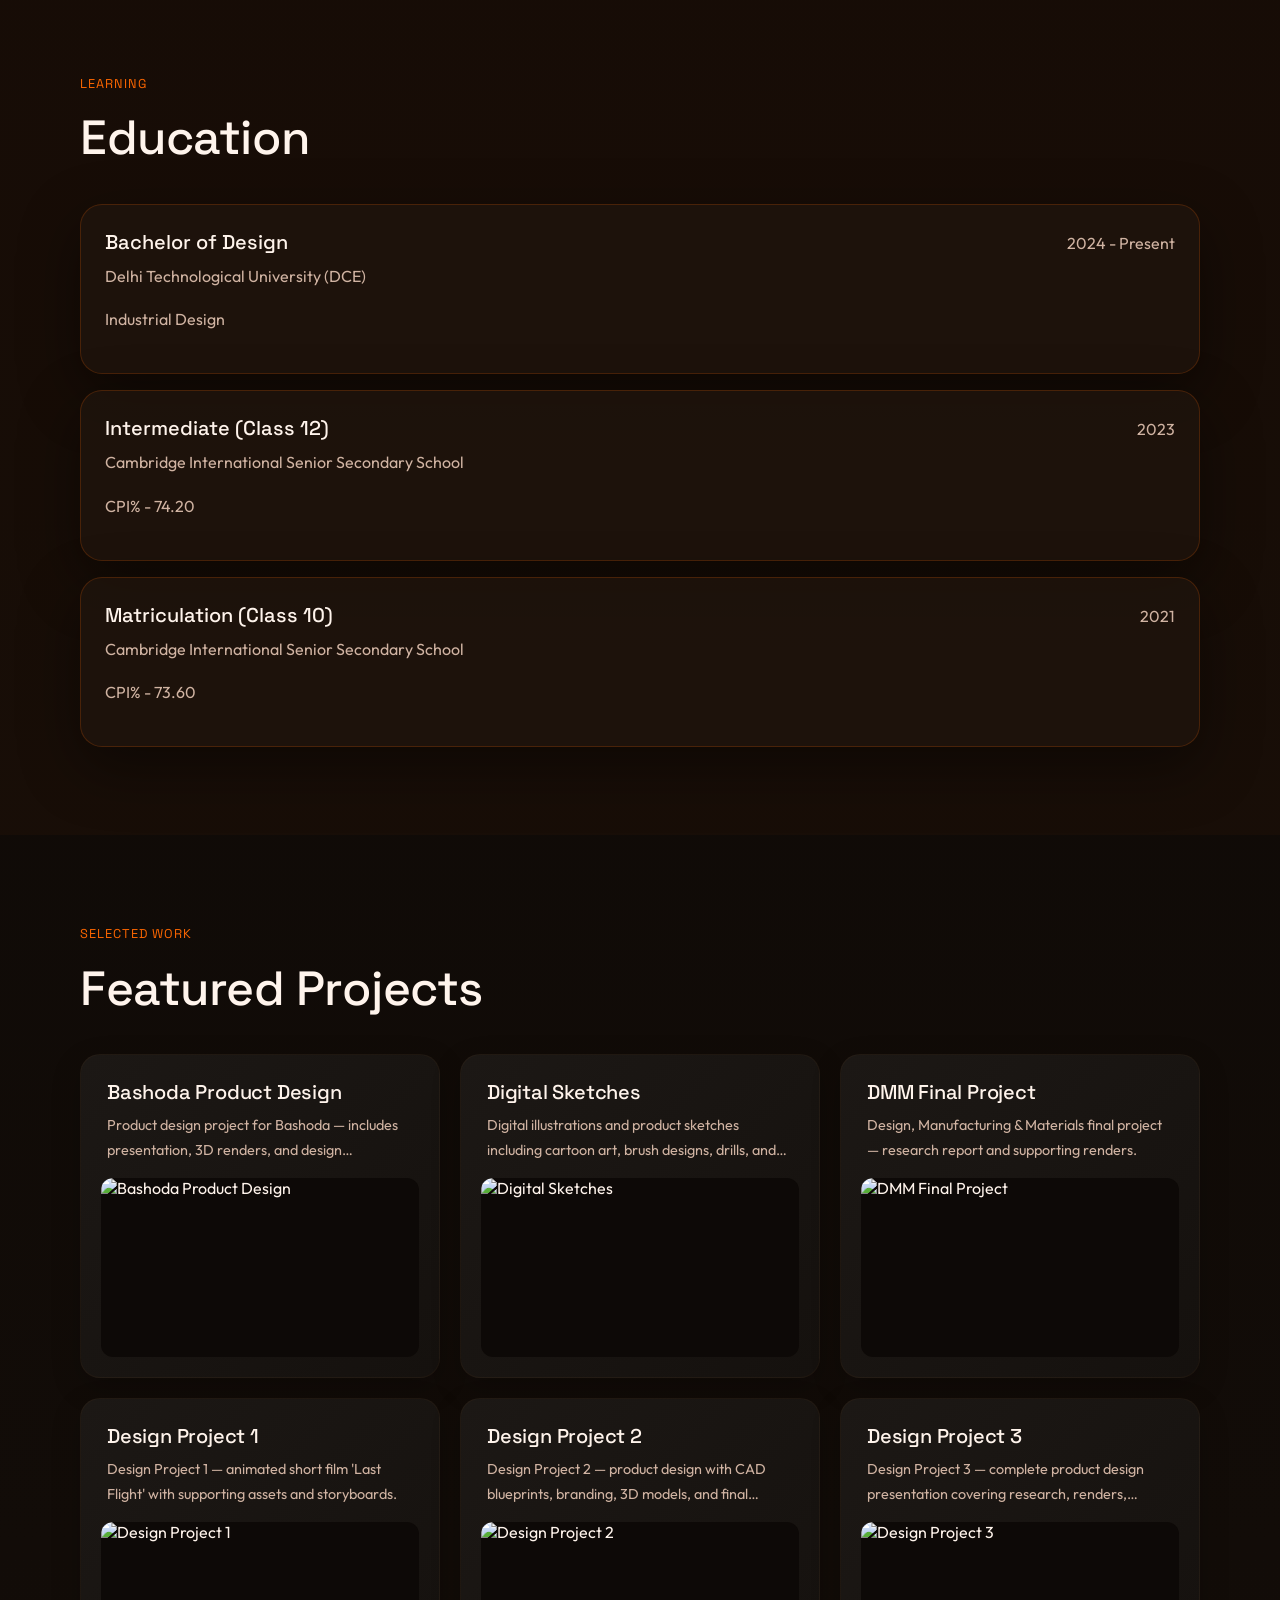
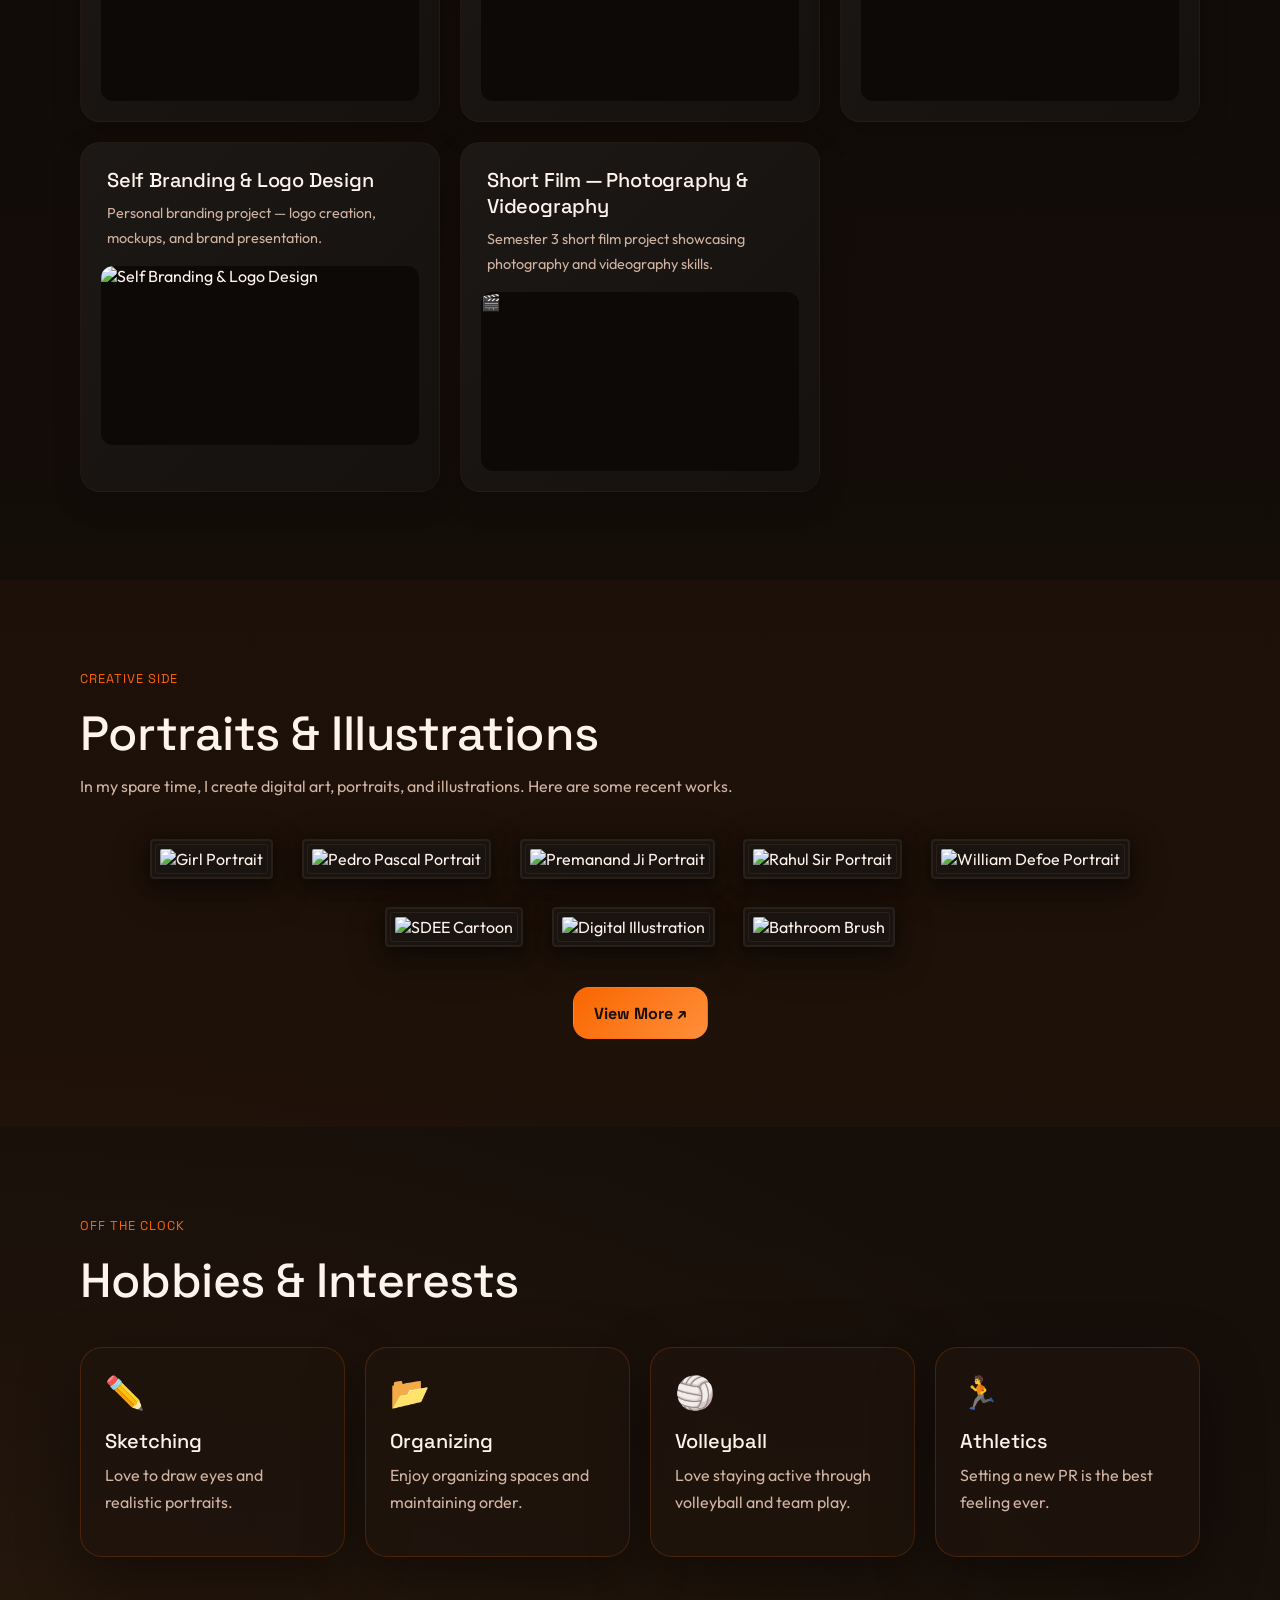
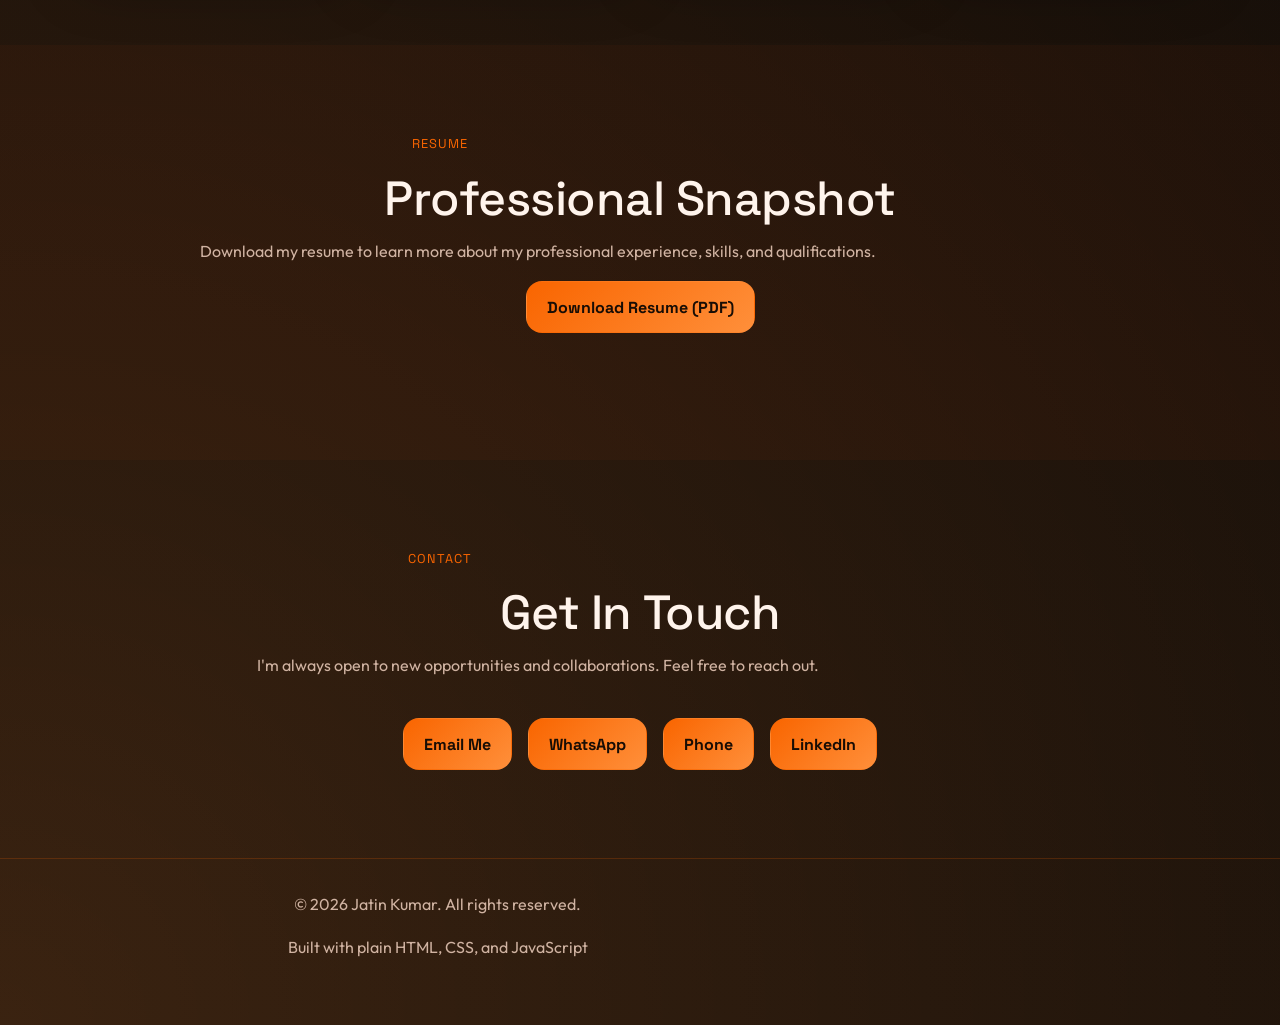
==== commit bb915e64: "Comprehensive UI/UX Redesign and Vercel Asset Fixes" ====
--- a/index.html
+++ b/index.html
@@ -47,6 +47,7 @@
           <div class="hero-copy reveal">
             <p class="eyebrow" id="hero-tagline">Welcome to my portfolio</p>
             <h1 class="hero-title">Hi, I'm <span id="hero-name">Jatin Kumar</span></h1>
+            <h2 class="hero-subtitle">Industrial Design Student | Product Thinking | Prototyping</h2>
             <div class="hero-bio" id="hero-bio"></div>
           </div>
           <div class="hero-visual reveal">
--- a/styles.css
+++ b/styles.css
@@ -20,7 +20,24 @@
   background:
     radial-gradient(circle at top right, rgba(249, 101, 0, 0.18), transparent 26%),
     radial-gradient(circle at bottom left, rgba(255, 143, 58, 0.14), transparent 28%),
-    linear-gradient(180deg, #090604 0%, #120c08 54%, #1a110a 100%);
+  linear-gradient(180deg, #090604 0%, #120c08 54%, #1a110a 100%);
+}
+
+h1, h2, h3, h4, h5, h6 {
+  font-family: "Space Grotesk", sans-serif;
+  color: var(--text);
+  margin-top: 0;
+  font-weight: 500;
+}
+h1 { font-size: clamp(2.8rem, 7vw, 4.5rem); line-height: 1.05; letter-spacing: -0.02em; }
+h2 { font-size: clamp(2rem, 4vw, 3rem); line-height: 1.15; letter-spacing: -0.01em; margin-bottom: 1rem; }
+h3 { font-size: 1.25rem; line-height: 1.3; margin-bottom: 0.5rem; }
+p {
+  color: var(--muted);
+  line-height: 1.7;
+  max-width: 65ch;
+  margin-top: 0;
+  margin-bottom: 1rem;
 }
 img { display: block; max-width: 100%; }
 a { color: inherit; text-decoration: none; }
@@ -56,7 +73,7 @@
   border: 0; background: transparent; color: var(--muted); cursor: pointer;
   transition: color 0.2s ease, transform 0.2s ease;
 }
-.nav-link:hover, .mobile-nav-link:hover, .nav-link.active { color: var(--accent); }
+.nav-link:hover, .mobile-nav-link:hover, .nav-link.active, .mobile-nav-link.active { color: var(--accent); }
 .nav-link:hover { transform: translateY(-1px); }
 .menu-toggle {
   display: none; flex-direction: column; justify-content: center; gap: 5px; width: 44px; height: 44px;
@@ -75,8 +92,8 @@
 .mobile-nav-link:hover { background: rgba(249, 101, 0, 0.08); }
 .section { position: relative; padding: 5.5rem 0; }
 .section-muted { background: rgba(249, 101, 0, 0.035); }
-.hero { overflow: hidden; padding-top: 7rem; }
-.hero-grid { display: grid; grid-template-columns: 1.1fr 0.9fr; gap: 3rem; align-items: center; }
+.hero { overflow: hidden; padding-top: 5rem; padding-bottom: 2rem; }
+.hero-grid { display: grid; grid-template-columns: 1fr 1fr; gap: 2rem; align-items: center; }
 .eyebrow, .section-kicker { letter-spacing: 0.08em; text-transform: uppercase; color: var(--accent); font-size: 0.8rem; }
 .hero-title, .section-heading h2, .panel h3, .timeline-card h3, .project-card h3, .skill-card h3, .education-card h3, .hobby-card h3 { font-family: "Space Grotesk", sans-serif; }
 .hero-title { margin: 0 0 1rem; font-size: clamp(2.8rem, 7vw, 5.5rem); line-height: 0.95; }
@@ -94,12 +111,12 @@
 .button-primary, .contact-link.primary { background: linear-gradient(135deg, var(--accent), var(--accent-soft)); border-color: transparent; color: #180d05; font-weight: 700; }
 .hero-visual { display: flex; justify-content: center; }
 .portrait-frame {
-  position: relative; width: min(420px, 100%); aspect-ratio: 1 / 1; padding: 1rem;
-  border-radius: 42% 58% 50% 50% / 40% 42% 58% 60%;
+  position: relative; width: min(420px, 100%); padding: 0.5rem;
+  border-radius: 20px;
   background: linear-gradient(135deg, rgba(249, 101, 0, 0.5), rgba(255, 143, 58, 0.26)), rgba(255, 255, 255, 0.04);
   box-shadow: var(--shadow);
 }
-.portrait-frame img { width: 100%; height: 100%; object-fit: cover; object-position: center 32%; border-radius: inherit; }
+.portrait-frame img { width: 100%; height: auto; object-fit: cover; object-position: center; border-radius: inherit; display: block; }
 .orb { position: absolute; border-radius: 50%; filter: blur(70px); opacity: 0.45; pointer-events: none; }
 .orb-a { top: 6rem; right: 8%; width: 280px; height: 280px; background: rgba(249, 101, 0, 0.2); }
 .orb-b { bottom: 2rem; left: 2%; width: 340px; height: 340px; background: rgba(255, 143, 58, 0.14); }
@@ -158,13 +175,37 @@
   font-size: 1.25rem !important;
   font-weight: 500 !important;
   color: #fff4ec !important;
-  margin: 0 !important;
+  margin: 0 0 0.5rem 0 !important;
   letter-spacing: -0.01em !important;
+}
+
+.project-card-desc {
+  font-size: 0.9rem;
+  color: var(--muted);
+  line-height: 1.5;
+  margin: 0;
+  display: -webkit-box;
+  -webkit-line-clamp: 2;
+  line-clamp: 2;
+  -webkit-box-orient: vertical;  
+  overflow: hidden;
+}
+
+.experience-bullets {
+  padding-left: 1.25rem;
+  margin-top: 0.75rem;
+  display: grid;
+  gap: 0.5rem;
+  color: var(--muted);
+}
+.experience-bullets strong {
+  color: #fff4ec;
+  font-weight: 500;
 }
 
 .project-card-visual {
   width: 100%;
-  aspect-ratio: 4 / 3;
+  aspect-ratio: 16 / 9;
   border-radius: 12px;
   overflow: hidden;
   background: #0d0907;
@@ -638,107 +679,34 @@
     height: 40px;
   }
 }
-.skills-shell {
-  width: 100%;
-}
-
-.skills-panel {
-  position: relative;
-  overflow: visible;
-  padding: 0.2rem 0;
-  border-radius: 0;
-  background: transparent;
-  border: 0;
-  box-shadow: none;
-}
-
-.skills-marquee {
-  position: relative;
-  overflow: hidden;
-  padding: 0.85rem 0;
-}
-
-.skills-marquee::before,
-.skills-marquee::after {
-  content: "";
-  position: absolute;
-  top: 0;
-  bottom: 0;
-  width: 88px;
-  z-index: 2;
-  pointer-events: none;
-}
-
-.skills-marquee::before {
-  left: 0;
-  background: linear-gradient(90deg, rgba(18, 12, 8, 1), rgba(18, 12, 8, 0));
-}
-
-.skills-marquee::after {
-  right: 0;
-  background: linear-gradient(270deg, rgba(18, 12, 8, 1), rgba(18, 12, 8, 0));
-}
-
-.skills-track {
+.skills-static-grid {
+  display: grid;
+  grid-template-columns: repeat(auto-fit, minmax(110px, 1fr));
+  gap: 2rem 1.5rem;
+  justify-items: center;
+  align-items: center;
+  padding: 1rem 0;
+}
+
+.skill-chip {
   display: flex;
-  align-items: center;
-  width: max-content;
-  animation: skill-marquee 36s linear infinite;
-  will-change: transform;
-}
-
-.skills-row {
-  display: flex;
-  gap: 1.1rem;
-  padding-right: 1.1rem;
-}
-
-.skills-marquee:hover .skills-track {
-  animation-play-state: paused;
-}
-
-.skill-chip {
-  position: relative;
-  flex: 0 0 auto;
-  display: inline-flex;
+  flex-direction: column;
   align-items: center;
   justify-content: center;
-  width: 88px;
-  height: 88px;
-  border-radius: 24px;
-  background: rgba(255, 252, 248, 0.96);
-  border: 1px solid rgba(42, 31, 23, 0.08);
-  box-shadow: 0 10px 24px rgba(0, 0, 0, 0.14);
-  transition: transform 0.25s ease, box-shadow 0.25s ease;
+  gap: 0.75rem;
+  transition: transform 0.25s ease;
 }
 
 .skill-chip:hover {
-  transform: translateY(-2px);
-  box-shadow: 0 14px 30px rgba(0, 0, 0, 0.18);
-}
-
-.skill-chip::after {
-  content: attr(data-tooltip);
-  position: absolute;
-  left: 50%;
-  bottom: calc(100% + 12px);
-  transform: translateX(-50%) translateY(6px);
-  padding: 0.45rem 0.7rem;
-  border-radius: 999px;
-  background: rgba(18, 12, 8, 0.94);
-  color: #fff7f0;
-  font-size: 0.76rem;
+  transform: translateY(-4px);
+}
+
+.skill-label {
+  font-size: 0.85rem;
+  color: var(--muted);
+  font-weight: 500;
+  text-align: center;
   font-family: "Space Grotesk", sans-serif;
-  letter-spacing: 0.03em;
-  white-space: nowrap;
-  opacity: 0;
-  pointer-events: none;
-  transition: opacity 0.2s ease, transform 0.2s ease;
-}
-
-.skill-chip:hover::after {
-  opacity: 1;
-  transform: translateX(-50%) translateY(0);
 }
 
 .skill-icon-wrap {
@@ -840,3 +808,29 @@
   background: var(--primary-light);
   box-shadow: 0 4px 12px rgba(255, 143, 58, 0.3);
 }
+
+/* Mobile Responsiveness */
+@media (max-width: 900px) {
+  .hero-grid { grid-template-columns: 1fr; text-align: center; gap: 3rem; }
+  .hero-visual { order: -1; }
+  .portrait-frame { width: min(320px, 100%); margin: 0 auto; }
+  .hero-bio { justify-content: center; margin: 0 auto; text-align: center; }
+  .social-links, .contact-actions { justify-content: center; }
+  
+  .card-grid, .project-grid { grid-template-columns: repeat(2, minmax(0, 1fr)); }
+  .art-grid { grid-template-columns: repeat(3, minmax(0, 1fr)); }
+  .two-up { grid-template-columns: 1fr; }
+}
+
+@media (max-width: 768px) {
+  .desktop-nav { display: none; }
+  .menu-toggle { display: flex; }
+  .section { padding: 4.5rem 0; }
+  .hero { padding-top: 3rem; }
+  
+  .card-grid, .project-grid, .art-grid { grid-template-columns: 1fr; }
+  .timeline::before { left: 1rem; }
+  .timeline-card { padding-left: 3rem; }
+  .meta-row { flex-direction: column; gap: 0.2rem; align-items: flex-start; }
+  .button, .social-link { width: 100%; }
+}
